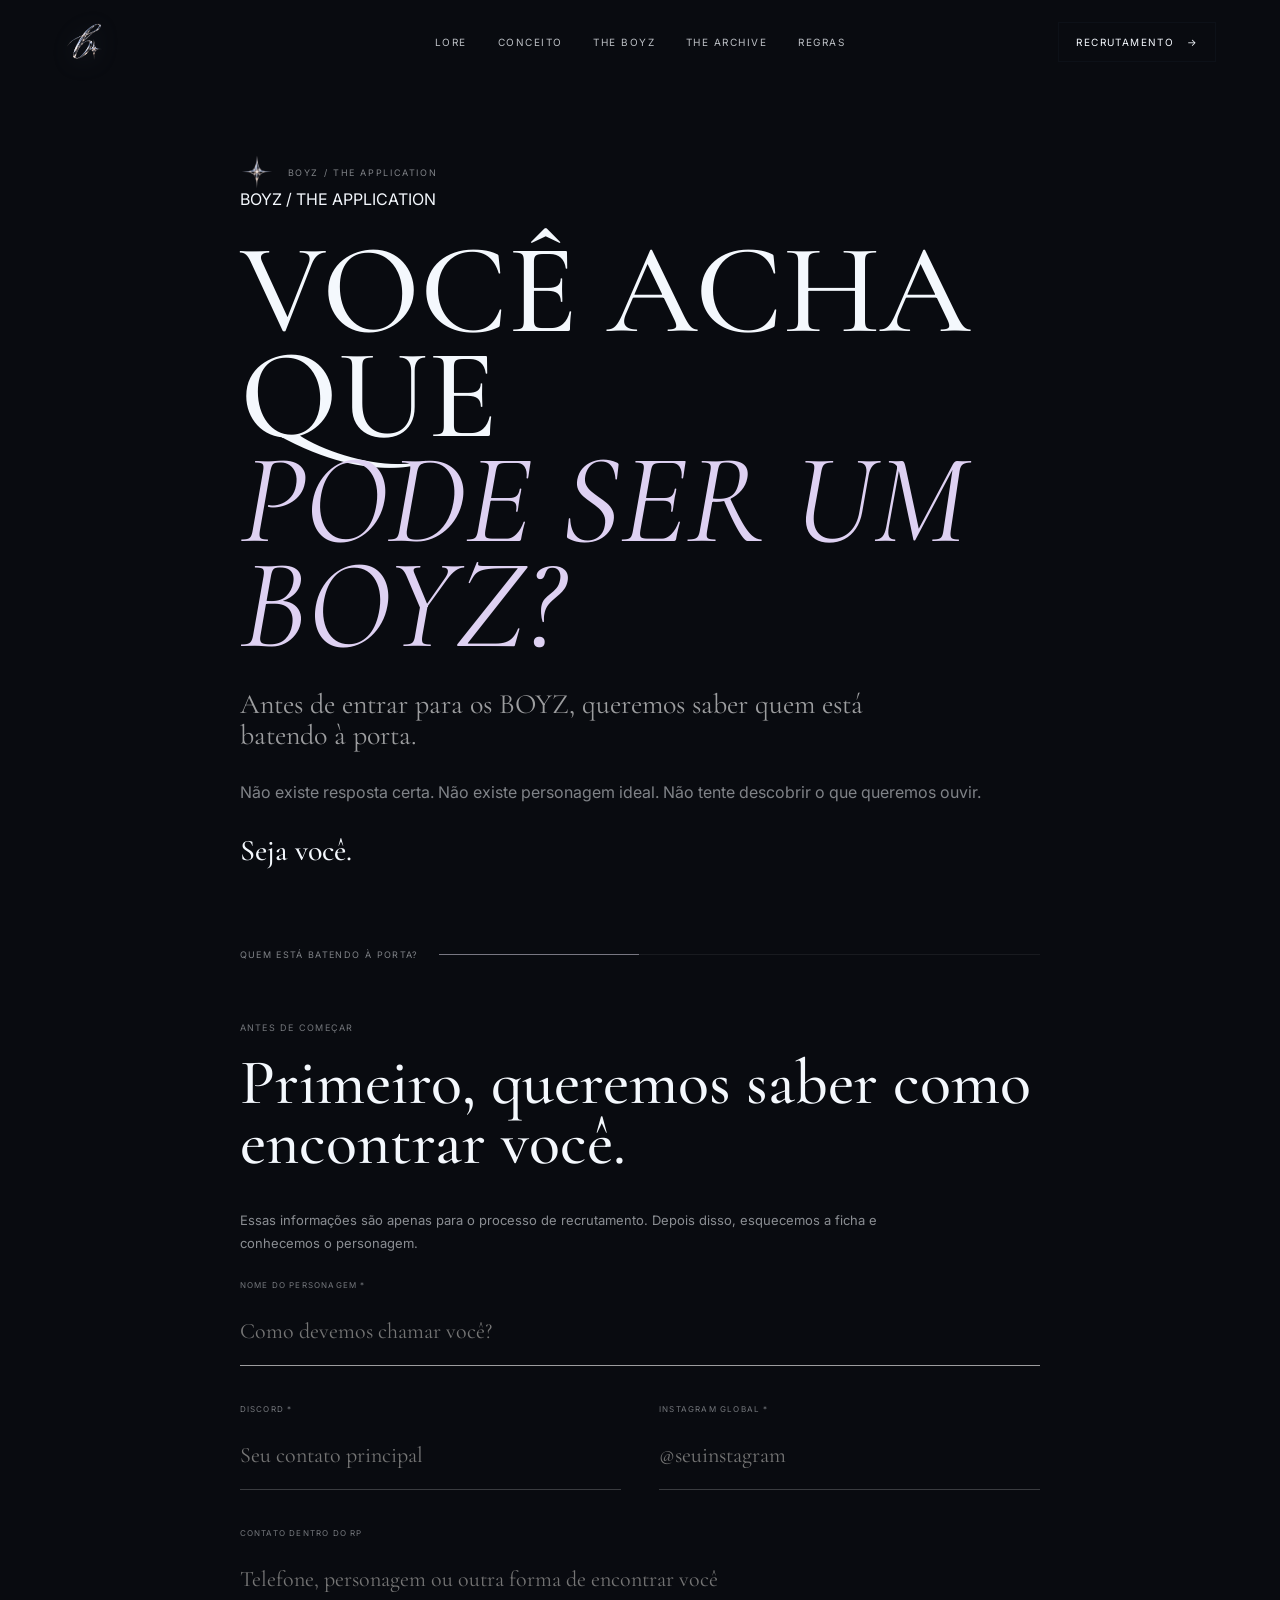
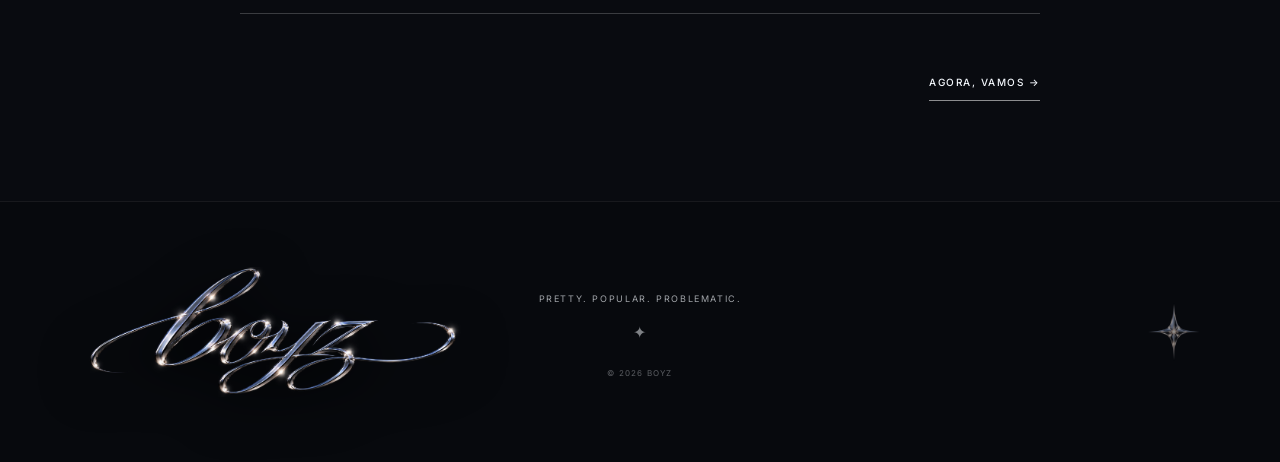
==== application.html @ 828dd228 "boyz update" ====
<!doctype html><html lang="pt-BR"><head><meta charset="utf-8"><meta name="viewport" content="width=device-width,initial-scale=1"><meta name="description" content="BOYZ — processo de recrutamento e inscrição."><meta name="theme-color" content="#eef4fb"><meta property="og:title" content="BOYZ"><meta property="og:description" content="PRETTY. POPULAR. PROBLEMATIC."><title>BOYZ</title><link rel="preconnect" href="https://fonts.googleapis.com"><link rel="preconnect" href="https://fonts.gstatic.com" crossorigin><link href="https://fonts.googleapis.com/css2?family=Cormorant+Garamond:wght@400;500;600&family=Inter:wght@400;500;600&display=swap" rel="stylesheet"><link rel="stylesheet" href="css/style.css"><link rel="icon" type="image/png" href="assets/boyz-favicon.png"></head><body class="application-page"><a class="skip" href="#main">Pular para o conteúdo</a><header class="navbar" id="navbar"><a class="brand" href="index.html#home" aria-label="BOYZ — início"><img src="assets/icon-primary.png" alt="BOYZ"></a><nav aria-label="Navegação principal"><a class="" href="lore.html">LORE</a><a class="" href="concept.html">CONCEITO</a><a class="" href="index.html#boyz">THE BOYZ</a><a class="" href="index.html#archive">THE ARCHIVE</a><a class="" href="rules.html">REGRAS</a></nav><a class="recruit" href="application.html">RECRUTAMENTO <span>→</span></a><button class="menu" aria-label="Abrir menu" aria-expanded="false"><i></i><i></i></button></header><div class="mobile-menu" aria-hidden="true"><button class="close-menu" aria-label="Fechar menu">×</button><div><a href="index.html#home">HOME</a><a href="lore.html">LORE</a><a href="concept.html">CONCEITO</a><a href="index.html#boyz">THE BOYZ</a><a href="index.html#archive">THE ARCHIVE</a><a href="rules.html">REGRAS</a><a class="mobile-recruit" href="application.html">FAZER INSCRIÇÃO →</a></div></div><main id="main"><section class="application-wrap"><div class="application-brand"><img src="assets/icon-star.png" alt=""><small>BOYZ / THE APPLICATION</small></div><span class="eyebrow">BOYZ / THE APPLICATION</span><h1>VOCÊ ACHA QUE<br><em>PODE SER UM BOYZ?</em></h1><p class="lead">Antes de entrar para os BOYZ, queremos saber quem está batendo à porta.</p><p class="intro-note">Não existe resposta certa. Não existe personagem ideal. Não tente descobrir o que queremos ouvir.</p><p class="intro-claim">Seja você.</p><div id="applicationApp"></div></section></main><footer><div class="footer-inner"><img class="footer-logo" src="assets/logo-secondary.png" alt="boyz"><div class="footer-meta"><p>PRETTY. POPULAR. PROBLEMATIC.</p><span>✦</span><small>© 2026 BOYZ</small></div><img class="footer-icon" src="assets/icon-star.png" alt=""></div></footer><script>
// Application page keeps its own safe navigation behavior.
const nav=document.querySelector('.navbar');
if(nav){const onScroll=()=>nav.classList.toggle('scrolled',window.scrollY>40);window.addEventListener('scroll',onScroll,{passive:true});onScroll();}
const mobile=document.querySelector('.mobile-menu'),menu=document.querySelector('.menu'),closeMenu=document.querySelector('.close-menu');
if(mobile&&menu&&closeMenu){const toggleMenu=open=>{mobile.classList.toggle('open',open);mobile.setAttribute('aria-hidden',String(!open));menu.setAttribute('aria-expanded',String(open));document.body.classList.toggle('lock',open)};menu.addEventListener('click',()=>toggleMenu(true));closeMenu.addEventListener('click',()=>toggleMenu(false));mobile.querySelectorAll('a').forEach(a=>a.addEventListener('click',()=>toggleMenu(false)));}

const QUESTIONS=[
["QUEM É VOCÊ?","Como você se apresentaria para alguém que nunca ouviu falar de você?","Não pense demais. Não tente descobrir a resposta certa. Queremos conhecer a sua resposta.","textarea"],
["30 SEGUNDOS","Se você tivesse apenas 30 segundos para fazer alguém lembrar de você, o que faria?","Algumas pessoas chamam atenção pelo que fazem. Outras simplesmente sabem ocupar um espaço. O que você faria com tão pouco tempo?","textarea"],
["O QUE FICA","Qual característica sua as pessoas percebem mesmo quando você não tenta chamar atenção?","Nem sempre é preciso falar alto para deixar uma impressão. Às vezes, existe alguma coisa em você que chega antes mesmo das palavras.","textarea"],
["COMO VOCÊ É VISTO","Se pedíssemos para seus amigos descreverem você em três palavras, quais você acha que eles escolheriam? E você concordaria com elas?","Existe a pessoa que você acredita ser e existe a pessoa que os outros enxergam. Às vezes elas são iguais. Às vezes, não.","textarea"],
["O QUE VOCÊ QUER DEIXAR","Se pudesse ser conhecido por uma única coisa, o que escolheria: beleza, reconhecimento, talento, influência, uma história ou outra coisa? Por quê?","Todo mundo acaba deixando alguma marca por onde passa. A questão é decidir qual marca você gostaria que fosse lembrada.","textarea"],
["SEU PODER","Qual habilidade sua você acredita que conseguiria usar para convencer alguém a fazer algo que, inicialmente, não queria fazer?","Não estamos falando necessariamente de força ou autoridade. Pense naquilo que você sabe fazer quando realmente quer conseguir alguma coisa.","textarea"],
["QUANDO ALGUÉM É MELHOR","Como você reage quando aparece alguém claramente melhor do que você em algo que considera importante?","Sempre pode aparecer alguém mais bonito, mais talentoso, mais preparado ou simplesmente melhor em alguma coisa. O que acontece dentro de você quando isso acontece?","textarea"],
["O INESPERADO","Se descobrisse hoje que possui um talento que nunca imaginou ter, o que faria com ele?","Nem tudo aquilo que temos de melhor é algo que já conhecemos. Às vezes, uma descoberta inesperada pode mudar completamente o caminho.","textarea"],
["SEU LIMITE","Até onde você estaria disposto a ir para conquistar um lugar que realmente deseja? E existe alguma coisa que você jamais faria para consegui-lo?","Ambição também revela limites. Pense no que você estaria disposto a fazer para conquistar algo importante, e no ponto em que você escolheria parar.","textarea"],
["COMPETIR COM UM IRMÃO","Se você estivesse competindo com um irmão e a única maneira de vencer fosse fazê-lo parecer pior do que realmente é, o que faria?","Querer vencer faz parte. Mas existe uma diferença entre superar alguém e precisar diminuir essa pessoa para conseguir chegar na frente.","textarea"],
["O CIRCLE","Qual você acredita que seria o maior desafio para manter uma fraternidade como os BOYZ unida?","Pessoas diferentes inevitavelmente vão discordar, competir e bater de frente. O que você acredita que realmente mantém um grupo unido quando isso acontece?","textarea"],
["“QUEM É AQUELE CARA?”","O que precisaria acontecer para alguém passar por você na rua e pensar: ‘Quem é aquele cara?’","Ser lembrado não significa necessariamente ser o mais barulhento. Pense no tipo de presença que faria alguém querer saber mais sobre você.","textarea"],
["O TOPO","Se você fosse conhecido como o melhor da fraternidade em alguma coisa e alguém chegasse sendo ainda melhor, qual seria sua primeira reação?","Chegar ao topo é uma coisa. Descobrir que alguém pode ocupar o lugar que você conquistou é outra. Seja honesto sobre o que sentiria primeiro.","textarea"],
["QUANDO VOCÊ É VOCÊ","Em que situação você sente que é mais você mesmo?","Sem expectativa, sem personagem para impressionar e sem precisar provar nada. Existe algum momento em que você sente que simplesmente é você?","textarea"],
["O QUE VOCÊ TRAZ","Se os BOYZ decidissem não aceitar você, o que eles estariam perdendo?","Todo mundo chega a um grupo carregando alguma coisa que não aparece em uma ficha. Pode ser uma qualidade, uma energia, uma habilidade ou simplesmente uma forma diferente de enxergar as coisas.","textarea"]
];
const app=document.querySelector('#applicationApp');
let stage='identity', i=0, answers=Array(QUESTIONS.length).fill(''), identity={name:'',discord:'',instagram:'',rpContact:''}, finalData={availability:'',experience:'',why:''};
function esc(v){return String(v||'').replace(/&/g,'&amp;').replace(/</g,'&lt;').replace(/>/g,'&gt;').replace(/"/g,'&quot;').replace(/'/g,'&#039;')}

function progress(label,current,total){return `<div class="progress"><span>${label}</span><div><i style="width:${(current/total)*100}%"></i></div></div>`}
function renderIdentity(){stage='identity';app.innerHTML=`<form class="app-form" id="identityForm">${progress('QUEM ESTÁ BATENDO À PORTA?',1,3)}<div class="question"><small>ANTES DE COMEÇAR</small><h2>Primeiro, queremos saber como encontrar você.</h2><p class="form-context">Essas informações são apenas para o processo de recrutamento. Depois disso, esquecemos a ficha e conhecemos o personagem.</p><div class="data-grid application-identity"><div class="field full"><label>NOME DO PERSONAGEM *</label><input id="name" required value="${esc(identity.name)}" autocomplete="off" placeholder="Como devemos chamar você?"></div><div class="field"><label>DISCORD *</label><input id="discord" required value="${esc(identity.discord)}" autocomplete="off" placeholder="Seu contato principal"></div><div class="field"><label>INSTAGRAM GLOBAL *</label><input id="instagram" required value="${esc(identity.instagram)}" autocomplete="off" placeholder="@seuinstagram"></div><div class="field full"><label>CONTATO DENTRO DO RP</label><input id="rpContact" value="${esc(identity.rpContact)}" autocomplete="off" placeholder="Telefone, personagem ou outra forma de encontrar você"></div></div></div><div class="form-actions"><span></span><button type="submit">AGORA, VAMOS →</button></div></form>`;document.querySelector('#name').focus();document.querySelector('#identityForm').onsubmit=e=>{e.preventDefault();['name','discord','instagram','rpContact'].forEach(id=>identity[id]=document.getElementById(id).value.trim());stage='questions';i=0;renderQuestion()}}
function renderQuestion(){stage='questions';const q=QUESTIONS[i];app.innerHTML=`<form class="app-form" id="appForm">${progress(String(i+1).padStart(2,'0')+' / '+QUESTIONS.length,i+1,QUESTIONS.length)}<div class="question"><small>${q[0]}</small><h2>${q[1]}</h2><p class="form-context">${q[2]}</p><textarea id="answer" required placeholder="Escreva do seu jeito..."></textarea></div><div class="form-actions"><button type="button" id="prev">${i===0?'← IDENTIFICAÇÃO':'← VOLTAR'}</button><button type="submit">${i===QUESTIONS.length-1?'CONTINUAR →':'PRÓXIMA →'}</button></div></form>`;document.querySelector('#answer').value=answers[i]||'';document.querySelector('#answer').focus();document.querySelector('#prev').onclick=()=>{answers[i]=document.querySelector('#answer').value;if(i===0){renderIdentity()}else{i--;renderQuestion()}};document.querySelector('#appForm').onsubmit=e=>{e.preventDefault();const a=document.querySelector('#answer');if(!a.value.trim()){a.focus();return}answers[i]=a.value.trim();if(i<QUESTIONS.length-1){i++;renderQuestion()}else{renderFinal()}}}
function renderFinal(){stage='final';app.innerHTML=`<form class="app-form" id="finalForm">${progress('ANTES DE ENVIAR',3,3)}<div class="question"><small>QUASE LÁ</small><h2>Agora que conhecemos você um pouco melhor...</h2><p class="form-context">Só faltam algumas informações para sabermos quando e como podemos continuar essa conversa.</p><div class="data-grid application-final"><div class="field full"><label>DISPONIBILIDADE PARA RP</label><select id="availability"><option value="">Selecione uma opção</option><option>Manhã</option><option>Tarde</option><option>Noite</option><option>Madrugada</option><option>Varia bastante</option></select></div><div class="field full"><label>EXPERIÊNCIA EM RP</label><select id="experience"><option value="">Selecione uma opção</option><option>Sou novo no RP</option><option>Menos de 6 meses</option><option>6 meses a 1 ano</option><option>1 a 2 anos</option><option>Mais de 2 anos</option></select></div><div class="field full"><label>JÁ PARTICIPOU DE ALGUMA FRATERNIDADE, ORGANIZAÇÃO OU GRUPO NO RP?</label><textarea id="groupExperience" placeholder="Se quiser, conta um pouco pra gente."></textarea></div></div></div><div class="form-actions"><button type="button" id="backToQuestions">← VOLTAR</button><button type="submit">CONTINUAR →</button></div></form>`;document.querySelector('#backToQuestions').onclick=()=>{i=QUESTIONS.length-1;renderQuestion()};document.querySelector('#finalForm').onsubmit=e=>{e.preventDefault();finalData.availability=document.querySelector('#availability').value;finalData.experience=document.querySelector('#experience').value;finalData.groupExperience=document.querySelector('#groupExperience').value.trim();renderWhy()}}
const WEB3FORMS_ACCESS_KEY='866ed fce-d54e-491b-a801-808c9a353648'.replace(/\s/g,'');
function buildSubmission(){
  const questionLines=QUESTIONS.map((q,idx)=>`${String(idx+1).padStart(2,'0')}. ${q[0]}\n${answers[idx]||''}`).join('\n\n');
  const message=[
    'BOYZ | THE APPLICATION',
    '',
    'IDENTIFICAÇÃO',
    `Nome do personagem: ${identity.name||'Não informado'}`,
    `Discord: ${identity.discord||'Não informado'}`,
    `Instagram Global: ${identity.instagram||'Não informado'}`,
    `Contato de RP: ${identity.rpContact||'Não informado'}`,
    '',
    'RESPOSTAS',
    questionLines,
    '',
    'O ÚLTIMO PASSO',
    `Disponibilidade para RP: ${finalData.availability||'Não informado'}`,
    `Experiência em RP: ${finalData.experience||'Não informado'}`,
    `Histórico em grupos: ${finalData.groupExperience||'Não informado'}`,
    '',
    'POR QUE VOCÊ QUER SER UM BOYZ?',
    finalData.why||''
  ].join('\n');
  return {
    access_key:WEB3FORMS_ACCESS_KEY,
    subject:'✦ BOYZ | Nova inscrição',
    from_name:'BOYZ | THE CIRCLE',
    name:identity.name,
    botcheck:'',
    message,
    nome_personagem:identity.name,
    discord:identity.discord,
    instagram_global:identity.instagram,
    contato_rp:identity.rpContact,
    disponibilidade:finalData.availability,
    experiencia_rp:finalData.experience,
    historico_grupos:finalData.groupExperience,
    motivo_boy:finalData.why,
    ...Object.fromEntries(QUESTIONS.map((q,idx)=>[`resposta_${String(idx+1).padStart(2,'0')}`,answers[idx]||'']))
  };
}
async function submitApplication(){
  const form=document.querySelector('#whyForm');
  const submitButton=form.querySelector('button[type=submit]');
  const status=document.querySelector('#submitStatus');
  submitButton.disabled=true;
  submitButton.textContent='ENVIANDO...';
  status.className='submit-status';
  status.textContent='Sua inscrição está sendo enviada aos BOYZ.';
  try{
    const response=await fetch('https://api.web3forms.com/submit',{
      method:'POST',
      headers:{'Content-Type':'application/json','Accept':'application/json'},
      body:JSON.stringify(buildSubmission())
    });
    const result=await response.json();
    if(!response.ok || !result.success) throw new Error(result.message||'Não foi possível enviar a inscrição.');
    renderSuccess();
  }catch(error){
    console.error('BOYZ application submission error:',error);
    submitButton.disabled=false;
    submitButton.textContent='TENTAR NOVAMENTE →';
    status.className='submit-status error';
    status.textContent='Não conseguimos enviar sua inscrição agora. Suas respostas continuam salvas nesta página. Tente novamente.';
  }
}
function renderWhy(){stage='why';app.innerHTML=`<form class="app-form" id="whyForm">${progress('A ÚLTIMA PERGUNTA',3,3)}<div class="question"><small>ANTES DE BATER O MARTELO</small><h2>Por que você quer ser um Boy?</h2><p class="form-context">Você chegou até aqui. Agora pode responder sem tentar impressionar ninguém.</p><textarea id="why" required placeholder="Conta pra gente."></textarea></div><div class="form-actions"><button type="button" id="backFinal">← VOLTAR</button><button class="submit-btn" type="submit">ENVIAR INSCRIÇÃO →</button></div><p id="submitStatus" class="submit-status" aria-live="polite"></p></form>`;document.querySelector('#why').value=finalData.why||'';document.querySelector('#why').focus();document.querySelector('#backFinal').onclick=()=>renderFinal();document.querySelector('#whyForm').onsubmit=e=>{e.preventDefault();const a=document.querySelector('#why');if(!a.value.trim()){a.focus();return}finalData.why=a.value.trim();submitApplication()}}
function renderSuccess(){app.innerHTML=`<section class="success-final"><span>✦</span><span class="eyebrow">THE APPLICATION</span><h2>Sua inscrição<br><em>chegou aos BOYZ.</em></h2><p>O resto acontece fora da tela.</p><a class="lore-back" href="index.html#home">← VOLTAR PARA O INÍCIO</a></section>`}
renderIdentity();
</script><script src="js/main.js"></script></body></html>
---- css/style.css ----
/* BOYZ 2026 — official logo system */
:root{--pearl:#f4f8fd;--ice:#d9e9f7;--ice2:#edf6ff;--sand:#e8dfd7;--lilac:#ded1f2;--silver:#cfd7e0;--night:#090b10;--night2:#121722;--ink:#151925;--muted:#687180;--line:#1620311c;--white:#fff;--serif:'Cormorant Garamond',Georgia,serif;--ui:'Inter',Arial,sans-serif}*{box-sizing:border-box}html{scroll-behavior:smooth;scroll-padding-top:82px}body{margin:0;background:var(--pearl);color:var(--ink);font-family:var(--ui);-webkit-font-smoothing:antialiased}body.lock{overflow:hidden}img{max-width:100%;display:block}a{color:inherit;text-decoration:none}button{font:inherit;color:inherit;cursor:pointer}.skip{position:fixed;left:16px;top:-60px;z-index:100;background:var(--ink);color:#fff;padding:12px 16px;font-size:11px}.skip:focus{top:16px}
.navbar{position:fixed;z-index:50;inset:0 0 auto;height:84px;padding:0 clamp(22px,5vw,78px);display:grid;grid-template-columns:1fr auto 1fr;align-items:center;transition:.4s ease}.navbar.scrolled{height:68px;background:#f4f8fdec;backdrop-filter:blur(18px);box-shadow:0 1px 0 var(--line)}.brand{width:50px;height:54px;display:flex;align-items:center}.brand img{width:43px;height:48px;object-fit:contain;transition:.3s;filter:drop-shadow(0 4px 12px #8295ac22)}.brand:hover img{transform:translateY(-2px) scale(1.03)}nav{display:flex;gap:clamp(18px,2.4vw,38px);font-size:10px;letter-spacing:.15em}nav a{position:relative;padding:9px 0;opacity:.76}nav a:after{content:'';position:absolute;left:0;bottom:2px;width:0;height:1px;background:currentColor;transition:.3s}nav a:hover,nav a.active{opacity:1}nav a:hover:after,nav a.active:after{width:100%}.recruit{justify-self:end;border:1px solid #1b243344;padding:13px 17px;font-size:10px;letter-spacing:.14em;transition:.3s}.recruit:hover{background:var(--ink);color:var(--pearl)}.recruit span{margin-left:8px}.menu{display:none;border:0;background:none;padding:10px}.menu i{display:block;width:22px;height:1px;background:currentColor;margin:6px}.mobile-menu{position:fixed;inset:0;background:#0b0d14f7;color:var(--pearl);z-index:90;display:none;align-items:center;justify-content:center;text-align:center;backdrop-filter:blur(18px)}.mobile-menu.open{display:flex}.mobile-menu>div{display:flex;flex-direction:column;gap:23px}.mobile-menu a{font:500 35px var(--serif)}.mobile-recruit{font:10px var(--ui)!important;letter-spacing:.15em;margin-top:18px}.close-menu,.overlay-close{position:absolute;top:20px;right:24px;border:0;background:none;color:inherit;font-size:32px;font-weight:200}
.hero{height:100svh;min-height:680px;position:relative;display:grid;place-items:center;overflow:hidden;text-align:center;background:radial-gradient(circle at 50% 43%,#fff 0,#f7fbff 25%,var(--ice2) 55%,#e4e0f1 100%)}.hero:before{content:'';position:absolute;inset:0;background:linear-gradient(120deg,#fff0 0,#fff7 45%,#c9d9eb18 100%);pointer-events:none}.hero-orb{position:absolute;width:min(58vw,760px);aspect-ratio:1;border-radius:50%;background:#fff9;filter:blur(70px)}.hero-center{position:relative;width:min(82vw,980px);display:flex;flex-direction:column;align-items:center}.hero-logo{width:min(100%,880px);height:auto;object-fit:contain;filter:drop-shadow(0 20px 35px #7891ad22);animation:rise 1.15s cubic-bezier(.2,.7,.2,1) both}.hero-center p{margin:24px 0 0;font-size:9px;letter-spacing:.22em;opacity:.56;animation:fade .9s .35s both}.hero-star{position:absolute;opacity:.24}.hero-star img{width:38px}.star-a{left:13%;top:30%}.star-b{right:14%;bottom:29%;transform:scale(.7);opacity:.18}.scroll{position:absolute;bottom:30px;left:50%;transform:translateX(-50%);font-size:9px;letter-spacing:.17em;opacity:.44}.scroll span{margin-left:5px}
.statement-section{min-height:90svh;padding:140px clamp(24px,8vw,130px);display:flex;flex-direction:column;justify-content:center;background:var(--pearl)}.statement-grid{display:flex;align-items:center;justify-content:space-between;max-width:1200px;width:100%;margin:auto}.statement-grid small,.identity-copy small,.dark-feature-copy small,.standard-heading small,.section-top small,.archive-section small,.rules-preview small,.application-preview small,.page-hero .eyebrow{font-size:9px;letter-spacing:.18em;opacity:.5}.statement-grid h2{font:500 clamp(70px,9vw,140px)/.78 var(--serif);letter-spacing:-.04em;margin:25px 0}.statement-grid h2 em,.identity-copy h2 em,.dark-feature h2 em,.standard-heading h2 em,.archive-section h2 em,.rules-preview h2 em,.application-preview h2 em{font-weight:400;color:var(--muted)}.statement-star{width:115px;opacity:.65}.statement-bottom{font:400 clamp(30px,4vw,55px) var(--serif);text-align:right;max-width:1200px;width:100%;margin:0 auto;opacity:.62}
.identity-split{min-height:100svh;display:grid;grid-template-columns:1.15fr .85fr;align-items:stretch;background:#eef5fb}.identity-art{position:relative;min-height:650px;display:grid;place-items:center;background:radial-gradient(circle at 50% 45%,#fff9,transparent 40%),linear-gradient(145deg,#dcecf9,#dcd4ef)}.identity-art:after{content:'';position:absolute;inset:8%;border:1px solid #fff8}.identity-art img{width:min(48vw,530px);filter:drop-shadow(0 28px 40px #7c91ad28)}.identity-art span{position:absolute;bottom:30px;left:32px;font-size:8px;letter-spacing:.2em;opacity:.45}.identity-copy{align-self:center;padding:10vw clamp(35px,7vw,110px);max-width:720px}.identity-copy h2{font:500 clamp(65px,7vw,110px)/.8 var(--serif);margin:28px 0 38px;letter-spacing:-.035em}.identity-copy p{font-size:14px;line-height:1.9;color:var(--muted);max-width:500px}.identity-copy a,.dark-feature a,.rules-preview a{display:inline-block;margin-top:18px;padding-bottom:8px;border-bottom:1px solid #1a233233;font-size:10px;letter-spacing:.14em}.identity-copy a span,.dark-feature a span{margin-left:7px}
.dark-feature{min-height:100svh;display:grid;grid-template-columns:1fr 1fr;background:var(--night);color:var(--pearl)}.dark-feature-copy{align-self:center;padding:10vw clamp(35px,8vw,120px)}.dark-feature h2{font:500 clamp(65px,7vw,110px)/.78 var(--serif);letter-spacing:-.04em;margin:30px 0 35px}.dark-feature p{max-width:430px;font-size:14px;line-height:1.9;opacity:.58}.dark-feature a{border-color:#fff4}.dark-feature-art{display:grid;place-items:center;position:relative;background:radial-gradient(circle,#252b3b 0,#11141c 55%,#090b10 100%);overflow:hidden}.dark-feature-art img{width:min(43vw,510px);filter:drop-shadow(0 25px 45px #000)}.dark-feature-art small{position:absolute;bottom:30px;left:35px;font-size:8px;letter-spacing:.18em;opacity:.42}
.standard-section{min-height:120svh;padding:150px clamp(24px,7vw,100px);background:var(--pearl)}.standard-heading{text-align:center}.standard-heading h2{font:500 clamp(75px,10vw,150px)/.75 var(--serif);letter-spacing:-.05em;margin:28px 0}.values{max-width:900px;margin:100px auto;display:grid;grid-template-columns:repeat(5,1fr);border-top:1px solid var(--line);border-bottom:1px solid var(--line)}.values span{padding:28px 12px;text-align:center;font-size:9px;letter-spacing:.15em;border-right:1px solid var(--line);opacity:.6}.values span:last-child{border-right:0}.badge-row{display:flex;justify-content:center;gap:28px}.badge-row img{width:125px;opacity:.85;filter:drop-shadow(0 12px 20px #8d9bae22)}
.boyz-section{padding:150px clamp(24px,7vw,105px);background:#edf3f8}.section-top{display:flex;justify-content:space-between;gap:20px;margin-bottom:100px;font-size:9px;letter-spacing:.15em;opacity:.55}.founder-grid{max-width:1200px;margin:auto;display:grid;gap:100px}.founder-card{display:grid;grid-template-columns:1fr 1fr;align-items:center;gap:clamp(50px,8vw,120px);min-height:500px}.founder-card.reverse{direction:rtl}.founder-card.reverse>div{direction:ltr}.founder-mark{aspect-ratio:1;background:linear-gradient(145deg,#f9fbff,#dce7f3);display:grid;place-items:center;overflow:hidden}.founder-mark img{width:72%;filter:drop-shadow(0 18px 30px #8291a722)}.founder-card small{font-size:9px;letter-spacing:.16em;opacity:.48}.founder-card h2{font:500 clamp(65px,7vw,110px)/.75 var(--serif);margin:25px 0 30px;letter-spacing:-.04em}.founder-card h2 em{color:var(--muted);font-weight:400}.founder-card p{font-size:14px;line-height:1.9;color:var(--muted);max-width:430px}.text-button{border:0;border-bottom:1px solid #1a233233;background:none;padding:9px 0;font-size:10px;letter-spacing:.14em;margin-top:16px}
.archive-section{min-height:100svh;display:grid;grid-template-columns:35% 65%;align-items:center;padding:100px clamp(24px,8vw,120px);background:linear-gradient(145deg,#ded1f1,#edf4fa 55%,#d9e9f7)}.archive-mark img{width:min(28vw,330px);margin:auto;filter:drop-shadow(0 20px 35px #8c7ca52e)}.archive-section h2{font:500 clamp(90px,13vw,190px)/.68 var(--serif);letter-spacing:-.05em;margin:30px 0}.archive-section p{font:24px var(--serif);opacity:.62}.archive-section strong{display:block;margin-top:50px;font-size:9px;letter-spacing:.17em;opacity:.45;font-weight:400}.archive-section i{display:block;max-width:520px;margin-top:22px;font:italic 18px/1.5 var(--serif);opacity:.52}
.rules-preview{min-height:80svh;display:grid;grid-template-columns:1fr 160px;align-items:center;gap:40px;padding:120px clamp(24px,8vw,130px);background:#fff}.rules-preview h2{font:500 clamp(65px,8vw,115px)/.78 var(--serif);margin:30px 0}.rules-preview p{font-size:14px;line-height:1.9;color:var(--muted);max-width:500px}.rules-preview img{width:130px;opacity:.55}
.application-preview{min-height:78svh;padding:110px clamp(24px,8vw,120px);display:grid;grid-template-columns:1fr 1fr;align-items:center;background:var(--night);color:var(--pearl);gap:70px}.application-preview>img{width:min(100%,650px);filter:drop-shadow(0 20px 45px #000)}.application-preview h2{font:500 clamp(60px,7vw,105px)/.8 var(--serif);margin:28px 0}.application-preview p{max-width:430px;font-size:14px;line-height:1.9;opacity:.58}.primary-cta{display:inline-block;margin-top:18px;background:var(--pearl);color:var(--night);padding:16px 20px;font-size:10px;letter-spacing:.14em}.primary-cta span{margin-left:10px}
footer{background:#07090d;color:var(--pearl);padding:65px clamp(24px,6vw,90px);border-top:1px solid #fff1}.footer-inner{display:grid;grid-template-columns:1fr auto 1fr;align-items:center;gap:30px}.footer-logo{width:min(390px,42vw);filter:drop-shadow(0 12px 25px #000)}.footer-meta{text-align:center}.footer-meta p{font-size:9px;letter-spacing:.18em;opacity:.65}.footer-meta span{display:block;margin:18px 0;opacity:.5}.footer-meta small{font-size:8px;letter-spacing:.15em;opacity:.35}.footer-icon{justify-self:end;width:58px;opacity:.55}
.page-hero{min-height:76svh;padding:150px clamp(24px,8vw,130px) 95px;display:flex;align-items:flex-end;position:relative;overflow:hidden}.page-hero.light{background:radial-gradient(circle at 78% 28%,#d5e8fb 0,transparent 32%),linear-gradient(135deg,#f9fbff,#e7f2fa 55%,#e5ddf0)}.page-hero.dark{background:radial-gradient(circle at 75% 25%,#a997d928,transparent 32%),linear-gradient(135deg,#0b0f18,#171d2c 60%,#27223a);color:var(--pearl)}.page-hero h1{font:500 clamp(95px,16vw,230px)/.68 var(--serif);letter-spacing:-.06em;margin:30px 0}.page-hero h1 em{color:var(--lilac);font-weight:400}.page-hero p{font:400 clamp(27px,3vw,45px)/1.05 var(--serif);max-width:800px;opacity:.75}.page-hero-badge{position:absolute;right:9vw;top:22vh;width:120px;opacity:.22}.page-hero-badge img{width:100%}.content{max-width:1120px;margin:auto;padding:0 clamp(24px,7vw,100px)}.chapter-full{padding:125px 0;border-top:1px solid var(--line);display:grid;grid-template-columns:140px 1fr;gap:70px}.dark .chapter-full,.rules-page .chapter-full{border-color:#fff1}.chapter-full .num{font:400 18px var(--serif);opacity:.35}.chapter-full h2{font:500 clamp(48px,6vw,84px)/.88 var(--serif);margin:0 0 30px;letter-spacing:-.03em}.chapter-full h2 em{font-weight:400;color:var(--lilac)}.chapter-full p{font-size:15px;line-height:1.95;max-width:780px;margin:0 0 20px;opacity:.7}.dark .chapter-full p,.rules-page .chapter-full p{color:#fff9}.statement{font:500 clamp(30px,3.5vw,54px)/1.02 var(--serif)!important;opacity:1!important;margin:45px 0!important}.quote{border-left:1px solid #9d91c966;padding:10px 0 10px 28px;font:500 clamp(31px,4vw,57px)/.98 var(--serif)!important;opacity:1!important}.pillar-row{display:grid;grid-template-columns:repeat(5,1fr);gap:1px;background:var(--line);margin-top:45px}.pillar-row span{background:var(--pearl);padding:32px 15px;text-align:center;font-size:9px;letter-spacing:.12em}.manifesto{padding:150px 24px;text-align:center;background:#e7f1f7}.manifesto h2{font:500 clamp(50px,7vw,105px)/.85 var(--serif);margin:30px auto;max-width:1100px}.manifesto p{max-width:720px;margin:25px auto;font-size:15px;line-height:1.9;opacity:.7}.closing{min-height:65svh;display:grid;place-items:center;text-align:center;padding:100px 24px}.closing h2{font:500 clamp(52px,8vw,120px)/.82 var(--serif);margin:25px 0}.closing h2 em{color:var(--lilac);font-weight:400}.closing p{font:22px var(--serif);opacity:.65;max-width:650px}.consequence{padding:120px 0}.consequence-box{border:1px solid #fff2;padding:60px clamp(25px,5vw,70px);background:#ffffff05}.consequence-box h2{font:500 clamp(42px,6vw,76px) var(--serif);margin:0 0 20px}.consequence-box ul{list-style:none;padding:0;margin:35px 0;display:grid;gap:14px}.consequence-box li{font-size:13px;opacity:.72;padding-left:20px;position:relative}.consequence-box li:before{content:'✦';position:absolute;left:0;color:var(--lilac)}
.application-page{background:var(--night);color:var(--pearl)}.application-wrap{max-width:980px;margin:auto;padding:155px clamp(24px,7vw,90px) 100px;min-height:100vh}.application-brand{display:flex;align-items:center;gap:14px}.application-brand img{width:34px;height:34px}.application-brand small{font-size:9px;letter-spacing:.18em;opacity:.5}.application-wrap h1{font:500 clamp(65px,10vw,130px)/.82 var(--serif);margin:30px 0}.application-wrap h1 em{color:var(--lilac);font-weight:400}.application-wrap .lead{font:400 28px/1.1 var(--serif);max-width:700px;color:#fff9}.app-form{margin-top:80px}.progress{display:flex;align-items:center;gap:20px;margin-bottom:55px;font-size:9px;letter-spacing:.15em;opacity:.5}.progress>div{height:1px;background:#fff2;flex:1}.progress i{display:block;height:100%;background:#e7e2f3;width:10%;transition:width .35s}.question small{font-size:9px;letter-spacing:.14em;opacity:.45}.question h2{font:500 clamp(38px,5vw,70px)/.94 var(--serif);margin:18px 0 35px;max-width:850px}.question textarea,.question input,.data-grid input,.question select,.data-grid select{width:100%;background:transparent;border:0;border-bottom:1px solid #fff3;color:var(--pearl);font:400 22px/1.4 var(--serif);padding:18px 0;outline:none}.question textarea{min-height:170px;resize:vertical}.question select,.data-grid select{appearance:none}.question textarea:focus,.question input:focus,.data-grid input:focus,.question select:focus,.data-grid select:focus{border-color:#fff9}.form-context{font-size:13px;line-height:1.8;max-width:700px;opacity:.55;margin-bottom:25px}.form-actions{display:flex;justify-content:space-between;margin-top:50px}.form-actions button{background:none;border:0;color:var(--pearl);font:500 10px var(--ui);letter-spacing:.15em;padding:12px 0}.form-actions button:last-child{border-bottom:1px solid #fff8}.data-grid{display:grid;grid-template-columns:1fr 1fr;gap:38px}.field label{display:block;font-size:8px;letter-spacing:.15em;opacity:.45;margin-bottom:8px}.field.full{grid-column:1/-1}.submit-btn{background:var(--pearl)!important;color:var(--night)!important;padding:17px 24px!important}.success-final{text-align:center;padding:100px 0}.success-final>span:first-child{font-size:25px;opacity:.6}.success-final h2{font:500 clamp(55px,8vw,100px)/.85 var(--serif);margin:25px 0}.success-final p{font:22px var(--serif);opacity:.6}.submit-status{font-size:12px;line-height:1.6;opacity:.55;margin-top:20px}.submit-status.error{opacity:.9}.reveal{opacity:0;transform:translateY(24px);transition:opacity .8s ease,transform .8s ease}.reveal.in-view{opacity:1;transform:none}@keyframes rise{from{opacity:0;transform:translateY(18px) scale(.97)}to{opacity:1;transform:none}}@keyframes fade{from{opacity:0;transform:translateY(10px)}to{opacity:.56;transform:none}}
@media(max-width:900px){nav{gap:16px}.navbar{padding-inline:22px}.recruit{padding:11px 13px}.identity-split,.dark-feature,.application-preview{grid-template-columns:1fr}.identity-art{min-height:58svh}.dark-feature-art{min-height:65svh;order:-1}.values{grid-template-columns:1fr}.values span{border-right:0;border-bottom:1px solid var(--line)}.values span:last-child{border-bottom:0}.founder-card,.founder-card.reverse{grid-template-columns:1fr;direction:ltr;gap:45px}.founder-card.reverse>div{direction:ltr}.archive-section{grid-template-columns:1fr;gap:50px;text-align:center}.archive-section p,.archive-section i{margin-left:auto;margin-right:auto}.archive-mark img{width:230px}.footer-inner{grid-template-columns:1fr;text-align:center}.footer-logo{width:min(430px,80vw);margin:auto}.footer-icon{justify-self:center}.page-hero-badge{right:6vw;top:22vh;width:90px}}
@media(max-width:700px){.navbar{height:72px;grid-template-columns:1fr auto}.navbar.scrolled{height:62px}.brand img{width:36px;height:40px}nav,.recruit{display:none}.menu{display:block;justify-self:end}.hero{min-height:620px}.hero-center{width:90vw}.hero-logo{width:94vw}.hero-center p{font-size:8px;letter-spacing:.18em;margin-top:18px}.hero-star img{width:28px}.star-a{left:7%;top:28%}.star-b{right:7%;bottom:27%}.statement-section{padding:100px 24px}.statement-grid{display:block}.statement-grid h2{font-size:72px}.statement-star{width:70px;margin:35px 0 0 auto}.statement-bottom{text-align:left;margin-top:60px}.identity-copy{padding:85px 28px}.identity-art img{width:75vw}.dark-feature-copy{padding:85px 28px}.dark-feature-art img{width:75vw}.standard-section{padding:105px 24px}.standard-heading h2{font-size:72px}.badge-row img{width:80px}.boyz-section{padding:100px 24px}.section-top{display:block;line-height:2}.section-top span{display:block;margin-top:12px}.archive-section{padding:90px 24px}.archive-section h2{font-size:100px}.rules-preview{grid-template-columns:1fr;padding:90px 28px}.rules-preview img{display:none}.application-preview{padding:90px 28px;gap:30px}.application-preview h2{font-size:64px}.page-hero{min-height:68svh;padding:125px 24px 70px}.page-hero h1{font-size:92px}.page-hero p{font-size:27px}.chapter-full{grid-template-columns:1fr;gap:22px;padding:88px 0}.pillar-row{grid-template-columns:1fr}.manifesto{padding:100px 24px}.data-grid{grid-template-columns:1fr}.field.full{grid-column:auto}.application-wrap{padding-top:115px}.question h2{font-size:43px}.form-actions{margin-top:35px}}

.intro-note{margin-top:25px;opacity:.5;line-height:1.8}.intro-claim{font:500 30px var(--serif);margin-top:25px}
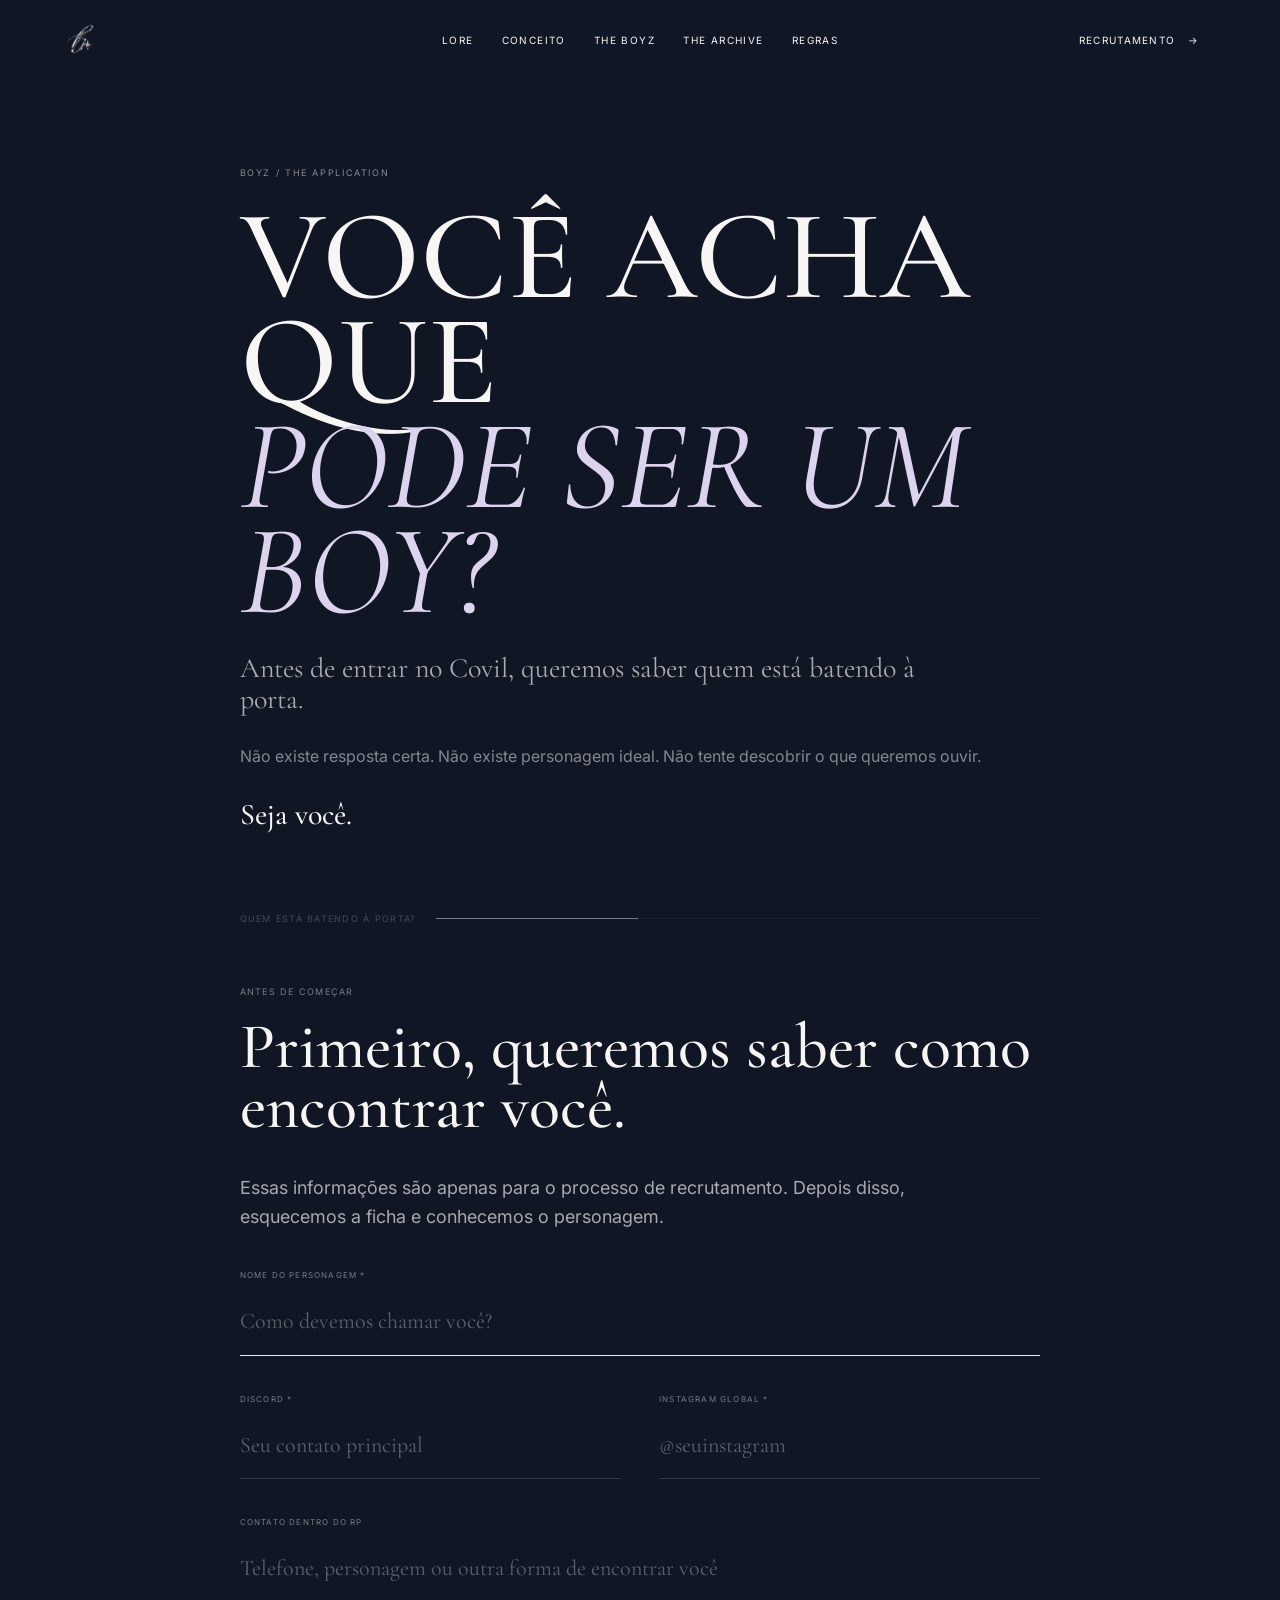
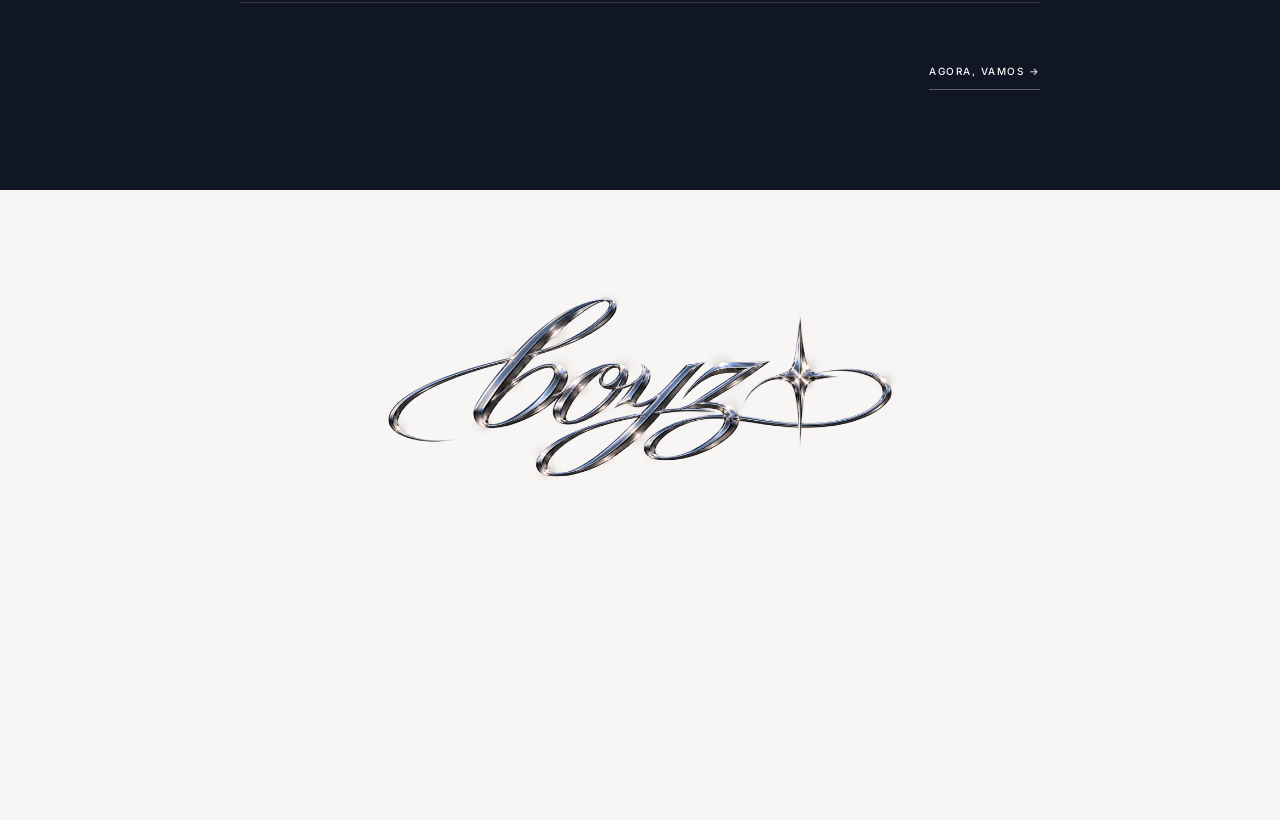
==== commit 15d9b5be: "Update teste" ====
--- a/application.html
+++ b/application.html
@@ -1,10 +1,16 @@
-<!doctype html><html lang="pt-BR"><head><meta charset="utf-8"><meta name="viewport" content="width=device-width,initial-scale=1"><meta name="description" content="BOYZ — processo de recrutamento e inscrição."><meta name="theme-color" content="#eef4fb"><meta property="og:title" content="BOYZ"><meta property="og:description" content="PRETTY. POPULAR. PROBLEMATIC."><title>BOYZ</title><link rel="preconnect" href="https://fonts.googleapis.com"><link rel="preconnect" href="https://fonts.gstatic.com" crossorigin><link href="https://fonts.googleapis.com/css2?family=Cormorant+Garamond:wght@400;500;600&family=Inter:wght@400;500;600&display=swap" rel="stylesheet"><link rel="stylesheet" href="css/style.css"><link rel="icon" type="image/png" href="assets/boyz-favicon.png"></head><body class="application-page"><a class="skip" href="#main">Pular para o conteúdo</a><header class="navbar" id="navbar"><a class="brand" href="index.html#home" aria-label="BOYZ — início"><img src="assets/icon-primary.png" alt="BOYZ"></a><nav aria-label="Navegação principal"><a class="" href="lore.html">LORE</a><a class="" href="concept.html">CONCEITO</a><a class="" href="index.html#boyz">THE BOYZ</a><a class="" href="index.html#archive">THE ARCHIVE</a><a class="" href="rules.html">REGRAS</a></nav><a class="recruit" href="application.html">RECRUTAMENTO <span>→</span></a><button class="menu" aria-label="Abrir menu" aria-expanded="false"><i></i><i></i></button></header><div class="mobile-menu" aria-hidden="true"><button class="close-menu" aria-label="Fechar menu">×</button><div><a href="index.html#home">HOME</a><a href="lore.html">LORE</a><a href="concept.html">CONCEITO</a><a href="index.html#boyz">THE BOYZ</a><a href="index.html#archive">THE ARCHIVE</a><a href="rules.html">REGRAS</a><a class="mobile-recruit" href="application.html">FAZER INSCRIÇÃO →</a></div></div><main id="main"><section class="application-wrap"><div class="application-brand"><img src="assets/icon-star.png" alt=""><small>BOYZ / THE APPLICATION</small></div><span class="eyebrow">BOYZ / THE APPLICATION</span><h1>VOCÊ ACHA QUE<br><em>PODE SER UM BOYZ?</em></h1><p class="lead">Antes de entrar para os BOYZ, queremos saber quem está batendo à porta.</p><p class="intro-note">Não existe resposta certa. Não existe personagem ideal. Não tente descobrir o que queremos ouvir.</p><p class="intro-claim">Seja você.</p><div id="applicationApp"></div></section></main><footer><div class="footer-inner"><img class="footer-logo" src="assets/logo-secondary.png" alt="boyz"><div class="footer-meta"><p>PRETTY. POPULAR. PROBLEMATIC.</p><span>✦</span><small>© 2026 BOYZ</small></div><img class="footer-icon" src="assets/icon-star.png" alt=""></div></footer><script>
+<!doctype html><html lang="pt-BR"><head><meta charset="utf-8"><meta name="viewport" content="width=device-width,initial-scale=1"><meta name="description" content="BOYZ ,  The Application. A porta de entrada para quem quer conhecer o Covil."><meta name="theme-color" content="#111625"><title>BOYZ</title><link rel="preconnect" href="https://fonts.googleapis.com"><link rel="preconnect" href="https://fonts.gstatic.com" crossorigin><link href="https://fonts.googleapis.com/css2?family=Cormorant+Garamond:wght@400;500;600&family=Inter:wght@400;500;600&display=swap" rel="stylesheet"><link rel="stylesheet" href="css/style.css"><link rel="icon" type="image/png" href="assets/boyz-favicon.png"><style>
+.page{min-height:100vh;background:var(--pearl);color:var(--ink)}.page.dark{background:var(--night);color:var(--pearl)}
+.page-hero{min-height:76svh;display:flex;align-items:flex-end;padding:150px clamp(24px,8vw,130px) 90px;position:relative;overflow:hidden}.page-hero.light{background:radial-gradient(circle at 72% 30%,#dcecff99,transparent 30%),linear-gradient(135deg,#fbfaf7,#e9f3fa 55%,#e8e1f2)}.page-hero.dark{background:radial-gradient(circle at 72% 30%,#b8a9e122,transparent 30%),linear-gradient(135deg,#111625,#1a2032 60%,#25223a)}.page-hero:after{content:'✦';position:absolute;right:9vw;top:24vh;font-size:150px;opacity:.035}.eyebrow,.micro{font-size:9px;letter-spacing:.18em;opacity:.52}.page-hero h1{font:500 clamp(90px,16vw,230px)/.72 var(--display);letter-spacing:-.05em;margin:30px 0}.page-hero h1 em{font-weight:400;color:var(--lilac)}.page-hero p{font:400 clamp(26px,3vw,44px)/1.05 var(--display);max-width:760px;opacity:.78}.content{max-width:1120px;margin:auto;padding:0 clamp(24px,7vw,100px)}.chapter-full{padding:130px 0;border-top:1px solid currentColor; border-color:#11162514;display:grid;grid-template-columns:150px 1fr;gap:70px}.dark .chapter-full{border-color:#ffffff12}.chapter-full .num{font:400 18px var(--display);opacity:.35}.chapter-full h2{font:500 clamp(48px,6vw,84px)/.88 var(--display);margin:0 0 30px;letter-spacing:-.025em}.chapter-full h2 em{font-weight:400;color:var(--lilac)}.chapter-full p{font-size:15px;line-height:1.95;max-width:760px;margin:0 0 20px;opacity:.7}.dark .chapter-full p{color:#f7f6f4aa}.statement{font:500 clamp(30px,3.5vw,54px)/1.02 var(--display);margin:45px 0;opacity:1!important}.quote{border-left:1px solid #9d91c966;padding:10px 0 10px 28px;font:500 clamp(31px,4vw,57px)/.98 var(--display);margin:45px 0}.pillar-row{display:grid;grid-template-columns:repeat(5,1fr);gap:1px;background:#11162518;margin-top:45px}.pillar-row span{background:var(--pearl);padding:35px 20px;font-size:10px;letter-spacing:.12em;text-align:center}.manifesto{padding:150px clamp(24px,7vw,100px);text-align:center;background:#e8f1f7}.manifesto h2{font:500 clamp(50px,7vw,105px)/.85 var(--display);margin:30px auto;max-width:1100px}.manifesto p{max-width:720px;margin:25px auto;font-size:15px;line-height:1.9;opacity:.7}.closing{min-height:65svh;display:grid;place-items:center;text-align:center;padding:100px 24px}.closing h2{font:500 clamp(52px,8vw,120px)/.82 var(--display);margin:25px 0}.closing h2 em{color:var(--lilac);font-weight:400}.closing p{font:22px var(--display);opacity:.65;max-width:650px}.page footer{background:var(--night);color:var(--pearl);border-top:1px solid #ffffff0d}
+.rules-intro{background:var(--night);color:var(--pearl)}.rules-list .chapter-full h2{font-size:clamp(38px,5vw,68px)}.rule-note{font:400 22px/1.5 var(--display);opacity:.7;max-width:720px}.consequence{padding:120px 0}.consequence-box{border:1px solid #ffffff18;padding:60px clamp(25px,5vw,70px);background:#ffffff04}.consequence-box h2{font:500 clamp(42px,6vw,76px) var(--display);margin:0 0 20px}.consequence-box ul{list-style:none;padding:0;margin:35px 0;display:grid;gap:14px}.consequence-box li{font-size:13px;opacity:.72;padding-left:20px;position:relative}.consequence-box li:before{content:'✦';position:absolute;left:0;color:var(--lilac)}
+.application-page{background:var(--night);color:var(--pearl);min-height:100vh}.application-wrap{max-width:980px;margin:auto;padding:160px clamp(24px,7vw,90px) 100px}.application-wrap h1{font:500 clamp(65px,10vw,130px)/.82 var(--display);margin:25px 0}.application-wrap h1 em{color:var(--lilac);font-weight:400}.application-wrap .lead{font:400 28px/1.1 var(--display);max-width:700px;color:#f7f6f4aa}.app-form{margin-top:80px}.progress{display:flex;align-items:center;gap:20px;margin-bottom:55px;font-size:9px;letter-spacing:.15em;opacity:.5}.progress>div{height:1px;background:#ffffff18;flex:1}.progress i{display:block;height:100%;background:#e7e2f3;width:10%;transition:width .35s ease}.question small{font-size:9px;letter-spacing:.14em;opacity:.45}.question h2{font:500 clamp(38px,5vw,70px)/.94 var(--display);margin:18px 0 35px;max-width:850px}.question textarea,.question input,.data-grid input{width:100%;background:transparent;border:0;border-bottom:1px solid #ffffff25;color:var(--pearl);font:400 22px/1.4 var(--display);padding:18px 0;outline:none}.question textarea{min-height:170px;resize:vertical}.question textarea:focus,.question input:focus,.data-grid input:focus{border-color:#e7e2f3}.form-actions{display:flex;justify-content:space-between;margin-top:50px}.form-actions button{background:none;border:0;color:var(--pearl);font:500 10px var(--ui);letter-spacing:.15em;cursor:pointer;padding:12px 0}.form-actions button:last-child{border-bottom:1px solid #ffffff55}.form-actions button:disabled{opacity:.2;cursor:not-allowed}.data-step{display:none}.data-step.active{display:block}.data-step h2{font:500 clamp(40px,6vw,76px) var(--display);margin:0 0 35px}.data-grid{display:grid;grid-template-columns:1fr 1fr;gap:38px}.field label{display:block;font-size:8px;letter-spacing:.15em;opacity:.45;margin-bottom:8px}.field.full{grid-column:1/-1}.data-actions{display:flex;justify-content:flex-end;margin-top:45px}.submit-btn{background:var(--pearl);color:var(--night);border:0;padding:17px 24px;font:500 10px var(--ui);letter-spacing:.14em;cursor:pointer}.success-final{text-align:center;padding:100px 0}.success-final span{font-size:25px;opacity:.6}.success-final h2{font:500 clamp(55px,8vw,100px)/.85 var(--display);margin:25px 0}.success-final p{font:22px var(--display);opacity:.6}.closed-note{border:1px solid #ffffff18;padding:24px;margin-top:50px;font-size:11px;letter-spacing:.1em;opacity:.55}.form-context{font:400 18px/1.65 var(--ui);max-width:720px;color:#f7f6f4a8;margin:0 0 38px}.application-identity,.application-final{margin-top:10px}.data-grid select,.field textarea{width:100%;background:transparent;border:0;border-bottom:1px solid #ffffff25;color:var(--pearl);font:400 20px/1.4 var(--display);padding:18px 0;outline:none;border-radius:0}.data-grid select:focus,.field textarea:focus{border-color:#e7e2f3}.data-grid select option{background:#111625;color:#f7f6f4}.field textarea{min-height:120px;resize:vertical}.field input::placeholder,.field textarea::placeholder{color:#f7f6f455}.question textarea::placeholder{color:#f7f6f455}.submit-btn[disabled]{opacity:.45;cursor:wait}.submit-status{margin-top:24px;font:400 14px/1.6 var(--ui);opacity:.65}.submit-status.error{opacity:1;color:#f0d9e0}
+@media(max-width:700px){.page-hero{min-height:70svh;padding:130px 24px 70px}.page-hero h1{font-size:90px}.chapter-full{grid-template-columns:1fr;gap:22px;padding:90px 0}.pillar-row{grid-template-columns:1fr}.pillar-row span{padding:22px}.manifesto{padding:100px 24px}.data-grid{grid-template-columns:1fr}.field.full{grid-column:auto}.application-wrap{padding-top:130px}.application-wrap .lead{font-size:25px}.question h2{font-size:43px}.form-actions{margin-top:35px}}
+</style></head><body class="application-page"><a class="skip" href="#main">Pular para o conteúdo</a><header class="navbar" id="navbar"><a class="brand" href="index.html#home" aria-label="BOYZ ,  início"><img src="assets/icon-primary.png" alt="B"></a><nav aria-label="Navegação principal"><a href="lore.html">LORE</a><a href="concept.html">CONCEITO</a><a href="index.html#boyz">THE BOYZ</a><a href="index.html#archive">THE ARCHIVE</a><a href="rules.html">REGRAS</a></nav><a class="recruit" href="application.html">RECRUTAMENTO <span>→</span></a><button class="menu" aria-label="Abrir menu" aria-expanded="false"><i></i><i></i></button></header><div class="mobile-menu" aria-hidden="true"><button class="close-menu" aria-label="Fechar menu">×</button><div><a href="index.html#home">HOME</a><a href="lore.html">LORE</a><a href="concept.html">CONCEITO</a><a href="index.html#boyz">THE BOYZ</a><a href="index.html#archive">THE ARCHIVE</a><a href="rules.html">REGRAS</a><a class="mobile-recruit" href="application.html">FAZER INSCRIÇÃO →</a></div></div><main id="main"><section class="application-wrap"><span class="eyebrow">BOYZ / THE APPLICATION</span><h1>VOCÊ ACHA QUE<br><em>PODE SER UM BOY?</em></h1><p class="lead">Antes de entrar no Covil, queremos saber quem está batendo à porta.</p><p style="margin-top:25px;opacity:.5;line-height:1.8">Não existe resposta certa. Não existe personagem ideal. Não tente descobrir o que queremos ouvir.</p><p style="font:500 30px var(--display);margin-top:25px">Seja você.</p><div id="applicationApp"></div></section></main><footer><img class="footer-logo" src="assets/logo-primary.png" alt="BOYZ"><p>PRETTY. POPULAR. PROBLEMATIC.</p><span>✦</span><small>THERE IS ALWAYS A BOYZ AT THE TOP.</small><label>© 2026 BOYZ</label></footer><script>
 // Application page keeps its own safe navigation behavior.
 const nav=document.querySelector('.navbar');
 if(nav){const onScroll=()=>nav.classList.toggle('scrolled',window.scrollY>40);window.addEventListener('scroll',onScroll,{passive:true});onScroll();}
 const mobile=document.querySelector('.mobile-menu'),menu=document.querySelector('.menu'),closeMenu=document.querySelector('.close-menu');
 if(mobile&&menu&&closeMenu){const toggleMenu=open=>{mobile.classList.toggle('open',open);mobile.setAttribute('aria-hidden',String(!open));menu.setAttribute('aria-expanded',String(open));document.body.classList.toggle('lock',open)};menu.addEventListener('click',()=>toggleMenu(true));closeMenu.addEventListener('click',()=>toggleMenu(false));mobile.querySelectorAll('a').forEach(a=>a.addEventListener('click',()=>toggleMenu(false)));}
-
+</script><script>
 const QUESTIONS=[
 ["QUEM É VOCÊ?","Como você se apresentaria para alguém que nunca ouviu falar de você?","Não pense demais. Não tente descobrir a resposta certa. Queremos conhecer a sua resposta.","textarea"],
 ["30 SEGUNDOS","Se você tivesse apenas 30 segundos para fazer alguém lembrar de você, o que faria?","Algumas pessoas chamam atenção pelo que fazem. Outras simplesmente sabem ocupar um espaço. O que você faria com tão pouco tempo?","textarea"],
@@ -16,7 +22,7 @@
 ["O INESPERADO","Se descobrisse hoje que possui um talento que nunca imaginou ter, o que faria com ele?","Nem tudo aquilo que temos de melhor é algo que já conhecemos. Às vezes, uma descoberta inesperada pode mudar completamente o caminho.","textarea"],
 ["SEU LIMITE","Até onde você estaria disposto a ir para conquistar um lugar que realmente deseja? E existe alguma coisa que você jamais faria para consegui-lo?","Ambição também revela limites. Pense no que você estaria disposto a fazer para conquistar algo importante, e no ponto em que você escolheria parar.","textarea"],
 ["COMPETIR COM UM IRMÃO","Se você estivesse competindo com um irmão e a única maneira de vencer fosse fazê-lo parecer pior do que realmente é, o que faria?","Querer vencer faz parte. Mas existe uma diferença entre superar alguém e precisar diminuir essa pessoa para conseguir chegar na frente.","textarea"],
-["O CIRCLE","Qual você acredita que seria o maior desafio para manter uma fraternidade como os BOYZ unida?","Pessoas diferentes inevitavelmente vão discordar, competir e bater de frente. O que você acredita que realmente mantém um grupo unido quando isso acontece?","textarea"],
+["O COVIL","Qual você acredita que seria o maior desafio para manter uma fraternidade como os BOYZ unida?","Pessoas diferentes inevitavelmente vão discordar, competir e bater de frente. O que você acredita que realmente mantém um grupo unido quando isso acontece?","textarea"],
 ["“QUEM É AQUELE CARA?”","O que precisaria acontecer para alguém passar por você na rua e pensar: ‘Quem é aquele cara?’","Ser lembrado não significa necessariamente ser o mais barulhento. Pense no tipo de presença que faria alguém querer saber mais sobre você.","textarea"],
 ["O TOPO","Se você fosse conhecido como o melhor da fraternidade em alguma coisa e alguém chegasse sendo ainda melhor, qual seria sua primeira reação?","Chegar ao topo é uma coisa. Descobrir que alguém pode ocupar o lugar que você conquistou é outra. Seja honesto sobre o que sentiria primeiro.","textarea"],
 ["QUANDO VOCÊ É VOCÊ","Em que situação você sente que é mais você mesmo?","Sem expectativa, sem personagem para impressionar e sem precisar provar nada. Existe algum momento em que você sente que simplesmente é você?","textarea"],
@@ -50,13 +56,13 @@
     `Experiência em RP: ${finalData.experience||'Não informado'}`,
     `Histórico em grupos: ${finalData.groupExperience||'Não informado'}`,
     '',
-    'POR QUE VOCÊ QUER SER UM BOYZ?',
+    'POR QUE VOCÊ QUER SER UM BOY?',
     finalData.why||''
   ].join('\n');
   return {
     access_key:WEB3FORMS_ACCESS_KEY,
-    subject:'✦ BOYZ | Nova inscrição',
-    from_name:'BOYZ | THE CIRCLE',
+    subject:'🐺 BOYZ | Nova inscrição',
+    from_name:'BOYZ | THE COVIL',
     name:identity.name,
     botcheck:'',
     message,
@@ -78,7 +84,7 @@
   submitButton.disabled=true;
   submitButton.textContent='ENVIANDO...';
   status.className='submit-status';
-  status.textContent='Sua inscrição está sendo enviada aos BOYZ.';
+  status.textContent='Sua inscrição está sendo enviada ao Covil.';
   try{
     const response=await fetch('https://api.web3forms.com/submit',{
       method:'POST',
@@ -97,6 +103,7 @@
   }
 }
 function renderWhy(){stage='why';app.innerHTML=`<form class="app-form" id="whyForm">${progress('A ÚLTIMA PERGUNTA',3,3)}<div class="question"><small>ANTES DE BATER O MARTELO</small><h2>Por que você quer ser um Boy?</h2><p class="form-context">Você chegou até aqui. Agora pode responder sem tentar impressionar ninguém.</p><textarea id="why" required placeholder="Conta pra gente."></textarea></div><div class="form-actions"><button type="button" id="backFinal">← VOLTAR</button><button class="submit-btn" type="submit">ENVIAR INSCRIÇÃO →</button></div><p id="submitStatus" class="submit-status" aria-live="polite"></p></form>`;document.querySelector('#why').value=finalData.why||'';document.querySelector('#why').focus();document.querySelector('#backFinal').onclick=()=>renderFinal();document.querySelector('#whyForm').onsubmit=e=>{e.preventDefault();const a=document.querySelector('#why');if(!a.value.trim()){a.focus();return}finalData.why=a.value.trim();submitApplication()}}
-function renderSuccess(){app.innerHTML=`<section class="success-final"><span>✦</span><span class="eyebrow">THE APPLICATION</span><h2>Sua inscrição<br><em>chegou aos BOYZ.</em></h2><p>O resto acontece fora da tela.</p><a class="lore-back" href="index.html#home">← VOLTAR PARA O INÍCIO</a></section>`}
+function renderSuccess(){app.innerHTML=`<section class="success-final"><span>✦</span><span class="eyebrow">THE APPLICATION</span><h2>Sua inscrição<br><em>chegou ao Covil.</em></h2><p>O resto acontece fora da tela.</p><a class="lore-back" href="index.html#home">← VOLTAR PARA O INÍCIO</a></section>`}
 renderIdentity();
-</script><script src="js/main.js"></script></body></html>+</script>
+</body></html>
--- a/css/style.css
+++ b/css/style.css
@@ -1,19 +1,16 @@
-/* BOYZ 2026 — official logo system */
-:root{--pearl:#f4f8fd;--ice:#d9e9f7;--ice2:#edf6ff;--sand:#e8dfd7;--lilac:#ded1f2;--silver:#cfd7e0;--night:#090b10;--night2:#121722;--ink:#151925;--muted:#687180;--line:#1620311c;--white:#fff;--serif:'Cormorant Garamond',Georgia,serif;--ui:'Inter',Arial,sans-serif}*{box-sizing:border-box}html{scroll-behavior:smooth;scroll-padding-top:82px}body{margin:0;background:var(--pearl);color:var(--ink);font-family:var(--ui);-webkit-font-smoothing:antialiased}body.lock{overflow:hidden}img{max-width:100%;display:block}a{color:inherit;text-decoration:none}button{font:inherit;color:inherit;cursor:pointer}.skip{position:fixed;left:16px;top:-60px;z-index:100;background:var(--ink);color:#fff;padding:12px 16px;font-size:11px}.skip:focus{top:16px}
-.navbar{position:fixed;z-index:50;inset:0 0 auto;height:84px;padding:0 clamp(22px,5vw,78px);display:grid;grid-template-columns:1fr auto 1fr;align-items:center;transition:.4s ease}.navbar.scrolled{height:68px;background:#f4f8fdec;backdrop-filter:blur(18px);box-shadow:0 1px 0 var(--line)}.brand{width:50px;height:54px;display:flex;align-items:center}.brand img{width:43px;height:48px;object-fit:contain;transition:.3s;filter:drop-shadow(0 4px 12px #8295ac22)}.brand:hover img{transform:translateY(-2px) scale(1.03)}nav{display:flex;gap:clamp(18px,2.4vw,38px);font-size:10px;letter-spacing:.15em}nav a{position:relative;padding:9px 0;opacity:.76}nav a:after{content:'';position:absolute;left:0;bottom:2px;width:0;height:1px;background:currentColor;transition:.3s}nav a:hover,nav a.active{opacity:1}nav a:hover:after,nav a.active:after{width:100%}.recruit{justify-self:end;border:1px solid #1b243344;padding:13px 17px;font-size:10px;letter-spacing:.14em;transition:.3s}.recruit:hover{background:var(--ink);color:var(--pearl)}.recruit span{margin-left:8px}.menu{display:none;border:0;background:none;padding:10px}.menu i{display:block;width:22px;height:1px;background:currentColor;margin:6px}.mobile-menu{position:fixed;inset:0;background:#0b0d14f7;color:var(--pearl);z-index:90;display:none;align-items:center;justify-content:center;text-align:center;backdrop-filter:blur(18px)}.mobile-menu.open{display:flex}.mobile-menu>div{display:flex;flex-direction:column;gap:23px}.mobile-menu a{font:500 35px var(--serif)}.mobile-recruit{font:10px var(--ui)!important;letter-spacing:.15em;margin-top:18px}.close-menu,.overlay-close{position:absolute;top:20px;right:24px;border:0;background:none;color:inherit;font-size:32px;font-weight:200}
-.hero{height:100svh;min-height:680px;position:relative;display:grid;place-items:center;overflow:hidden;text-align:center;background:radial-gradient(circle at 50% 43%,#fff 0,#f7fbff 25%,var(--ice2) 55%,#e4e0f1 100%)}.hero:before{content:'';position:absolute;inset:0;background:linear-gradient(120deg,#fff0 0,#fff7 45%,#c9d9eb18 100%);pointer-events:none}.hero-orb{position:absolute;width:min(58vw,760px);aspect-ratio:1;border-radius:50%;background:#fff9;filter:blur(70px)}.hero-center{position:relative;width:min(82vw,980px);display:flex;flex-direction:column;align-items:center}.hero-logo{width:min(100%,880px);height:auto;object-fit:contain;filter:drop-shadow(0 20px 35px #7891ad22);animation:rise 1.15s cubic-bezier(.2,.7,.2,1) both}.hero-center p{margin:24px 0 0;font-size:9px;letter-spacing:.22em;opacity:.56;animation:fade .9s .35s both}.hero-star{position:absolute;opacity:.24}.hero-star img{width:38px}.star-a{left:13%;top:30%}.star-b{right:14%;bottom:29%;transform:scale(.7);opacity:.18}.scroll{position:absolute;bottom:30px;left:50%;transform:translateX(-50%);font-size:9px;letter-spacing:.17em;opacity:.44}.scroll span{margin-left:5px}
-.statement-section{min-height:90svh;padding:140px clamp(24px,8vw,130px);display:flex;flex-direction:column;justify-content:center;background:var(--pearl)}.statement-grid{display:flex;align-items:center;justify-content:space-between;max-width:1200px;width:100%;margin:auto}.statement-grid small,.identity-copy small,.dark-feature-copy small,.standard-heading small,.section-top small,.archive-section small,.rules-preview small,.application-preview small,.page-hero .eyebrow{font-size:9px;letter-spacing:.18em;opacity:.5}.statement-grid h2{font:500 clamp(70px,9vw,140px)/.78 var(--serif);letter-spacing:-.04em;margin:25px 0}.statement-grid h2 em,.identity-copy h2 em,.dark-feature h2 em,.standard-heading h2 em,.archive-section h2 em,.rules-preview h2 em,.application-preview h2 em{font-weight:400;color:var(--muted)}.statement-star{width:115px;opacity:.65}.statement-bottom{font:400 clamp(30px,4vw,55px) var(--serif);text-align:right;max-width:1200px;width:100%;margin:0 auto;opacity:.62}
-.identity-split{min-height:100svh;display:grid;grid-template-columns:1.15fr .85fr;align-items:stretch;background:#eef5fb}.identity-art{position:relative;min-height:650px;display:grid;place-items:center;background:radial-gradient(circle at 50% 45%,#fff9,transparent 40%),linear-gradient(145deg,#dcecf9,#dcd4ef)}.identity-art:after{content:'';position:absolute;inset:8%;border:1px solid #fff8}.identity-art img{width:min(48vw,530px);filter:drop-shadow(0 28px 40px #7c91ad28)}.identity-art span{position:absolute;bottom:30px;left:32px;font-size:8px;letter-spacing:.2em;opacity:.45}.identity-copy{align-self:center;padding:10vw clamp(35px,7vw,110px);max-width:720px}.identity-copy h2{font:500 clamp(65px,7vw,110px)/.8 var(--serif);margin:28px 0 38px;letter-spacing:-.035em}.identity-copy p{font-size:14px;line-height:1.9;color:var(--muted);max-width:500px}.identity-copy a,.dark-feature a,.rules-preview a{display:inline-block;margin-top:18px;padding-bottom:8px;border-bottom:1px solid #1a233233;font-size:10px;letter-spacing:.14em}.identity-copy a span,.dark-feature a span{margin-left:7px}
-.dark-feature{min-height:100svh;display:grid;grid-template-columns:1fr 1fr;background:var(--night);color:var(--pearl)}.dark-feature-copy{align-self:center;padding:10vw clamp(35px,8vw,120px)}.dark-feature h2{font:500 clamp(65px,7vw,110px)/.78 var(--serif);letter-spacing:-.04em;margin:30px 0 35px}.dark-feature p{max-width:430px;font-size:14px;line-height:1.9;opacity:.58}.dark-feature a{border-color:#fff4}.dark-feature-art{display:grid;place-items:center;position:relative;background:radial-gradient(circle,#252b3b 0,#11141c 55%,#090b10 100%);overflow:hidden}.dark-feature-art img{width:min(43vw,510px);filter:drop-shadow(0 25px 45px #000)}.dark-feature-art small{position:absolute;bottom:30px;left:35px;font-size:8px;letter-spacing:.18em;opacity:.42}
-.standard-section{min-height:120svh;padding:150px clamp(24px,7vw,100px);background:var(--pearl)}.standard-heading{text-align:center}.standard-heading h2{font:500 clamp(75px,10vw,150px)/.75 var(--serif);letter-spacing:-.05em;margin:28px 0}.values{max-width:900px;margin:100px auto;display:grid;grid-template-columns:repeat(5,1fr);border-top:1px solid var(--line);border-bottom:1px solid var(--line)}.values span{padding:28px 12px;text-align:center;font-size:9px;letter-spacing:.15em;border-right:1px solid var(--line);opacity:.6}.values span:last-child{border-right:0}.badge-row{display:flex;justify-content:center;gap:28px}.badge-row img{width:125px;opacity:.85;filter:drop-shadow(0 12px 20px #8d9bae22)}
-.boyz-section{padding:150px clamp(24px,7vw,105px);background:#edf3f8}.section-top{display:flex;justify-content:space-between;gap:20px;margin-bottom:100px;font-size:9px;letter-spacing:.15em;opacity:.55}.founder-grid{max-width:1200px;margin:auto;display:grid;gap:100px}.founder-card{display:grid;grid-template-columns:1fr 1fr;align-items:center;gap:clamp(50px,8vw,120px);min-height:500px}.founder-card.reverse{direction:rtl}.founder-card.reverse>div{direction:ltr}.founder-mark{aspect-ratio:1;background:linear-gradient(145deg,#f9fbff,#dce7f3);display:grid;place-items:center;overflow:hidden}.founder-mark img{width:72%;filter:drop-shadow(0 18px 30px #8291a722)}.founder-card small{font-size:9px;letter-spacing:.16em;opacity:.48}.founder-card h2{font:500 clamp(65px,7vw,110px)/.75 var(--serif);margin:25px 0 30px;letter-spacing:-.04em}.founder-card h2 em{color:var(--muted);font-weight:400}.founder-card p{font-size:14px;line-height:1.9;color:var(--muted);max-width:430px}.text-button{border:0;border-bottom:1px solid #1a233233;background:none;padding:9px 0;font-size:10px;letter-spacing:.14em;margin-top:16px}
-.archive-section{min-height:100svh;display:grid;grid-template-columns:35% 65%;align-items:center;padding:100px clamp(24px,8vw,120px);background:linear-gradient(145deg,#ded1f1,#edf4fa 55%,#d9e9f7)}.archive-mark img{width:min(28vw,330px);margin:auto;filter:drop-shadow(0 20px 35px #8c7ca52e)}.archive-section h2{font:500 clamp(90px,13vw,190px)/.68 var(--serif);letter-spacing:-.05em;margin:30px 0}.archive-section p{font:24px var(--serif);opacity:.62}.archive-section strong{display:block;margin-top:50px;font-size:9px;letter-spacing:.17em;opacity:.45;font-weight:400}.archive-section i{display:block;max-width:520px;margin-top:22px;font:italic 18px/1.5 var(--serif);opacity:.52}
-.rules-preview{min-height:80svh;display:grid;grid-template-columns:1fr 160px;align-items:center;gap:40px;padding:120px clamp(24px,8vw,130px);background:#fff}.rules-preview h2{font:500 clamp(65px,8vw,115px)/.78 var(--serif);margin:30px 0}.rules-preview p{font-size:14px;line-height:1.9;color:var(--muted);max-width:500px}.rules-preview img{width:130px;opacity:.55}
-.application-preview{min-height:78svh;padding:110px clamp(24px,8vw,120px);display:grid;grid-template-columns:1fr 1fr;align-items:center;background:var(--night);color:var(--pearl);gap:70px}.application-preview>img{width:min(100%,650px);filter:drop-shadow(0 20px 45px #000)}.application-preview h2{font:500 clamp(60px,7vw,105px)/.8 var(--serif);margin:28px 0}.application-preview p{max-width:430px;font-size:14px;line-height:1.9;opacity:.58}.primary-cta{display:inline-block;margin-top:18px;background:var(--pearl);color:var(--night);padding:16px 20px;font-size:10px;letter-spacing:.14em}.primary-cta span{margin-left:10px}
-footer{background:#07090d;color:var(--pearl);padding:65px clamp(24px,6vw,90px);border-top:1px solid #fff1}.footer-inner{display:grid;grid-template-columns:1fr auto 1fr;align-items:center;gap:30px}.footer-logo{width:min(390px,42vw);filter:drop-shadow(0 12px 25px #000)}.footer-meta{text-align:center}.footer-meta p{font-size:9px;letter-spacing:.18em;opacity:.65}.footer-meta span{display:block;margin:18px 0;opacity:.5}.footer-meta small{font-size:8px;letter-spacing:.15em;opacity:.35}.footer-icon{justify-self:end;width:58px;opacity:.55}
-.page-hero{min-height:76svh;padding:150px clamp(24px,8vw,130px) 95px;display:flex;align-items:flex-end;position:relative;overflow:hidden}.page-hero.light{background:radial-gradient(circle at 78% 28%,#d5e8fb 0,transparent 32%),linear-gradient(135deg,#f9fbff,#e7f2fa 55%,#e5ddf0)}.page-hero.dark{background:radial-gradient(circle at 75% 25%,#a997d928,transparent 32%),linear-gradient(135deg,#0b0f18,#171d2c 60%,#27223a);color:var(--pearl)}.page-hero h1{font:500 clamp(95px,16vw,230px)/.68 var(--serif);letter-spacing:-.06em;margin:30px 0}.page-hero h1 em{color:var(--lilac);font-weight:400}.page-hero p{font:400 clamp(27px,3vw,45px)/1.05 var(--serif);max-width:800px;opacity:.75}.page-hero-badge{position:absolute;right:9vw;top:22vh;width:120px;opacity:.22}.page-hero-badge img{width:100%}.content{max-width:1120px;margin:auto;padding:0 clamp(24px,7vw,100px)}.chapter-full{padding:125px 0;border-top:1px solid var(--line);display:grid;grid-template-columns:140px 1fr;gap:70px}.dark .chapter-full,.rules-page .chapter-full{border-color:#fff1}.chapter-full .num{font:400 18px var(--serif);opacity:.35}.chapter-full h2{font:500 clamp(48px,6vw,84px)/.88 var(--serif);margin:0 0 30px;letter-spacing:-.03em}.chapter-full h2 em{font-weight:400;color:var(--lilac)}.chapter-full p{font-size:15px;line-height:1.95;max-width:780px;margin:0 0 20px;opacity:.7}.dark .chapter-full p,.rules-page .chapter-full p{color:#fff9}.statement{font:500 clamp(30px,3.5vw,54px)/1.02 var(--serif)!important;opacity:1!important;margin:45px 0!important}.quote{border-left:1px solid #9d91c966;padding:10px 0 10px 28px;font:500 clamp(31px,4vw,57px)/.98 var(--serif)!important;opacity:1!important}.pillar-row{display:grid;grid-template-columns:repeat(5,1fr);gap:1px;background:var(--line);margin-top:45px}.pillar-row span{background:var(--pearl);padding:32px 15px;text-align:center;font-size:9px;letter-spacing:.12em}.manifesto{padding:150px 24px;text-align:center;background:#e7f1f7}.manifesto h2{font:500 clamp(50px,7vw,105px)/.85 var(--serif);margin:30px auto;max-width:1100px}.manifesto p{max-width:720px;margin:25px auto;font-size:15px;line-height:1.9;opacity:.7}.closing{min-height:65svh;display:grid;place-items:center;text-align:center;padding:100px 24px}.closing h2{font:500 clamp(52px,8vw,120px)/.82 var(--serif);margin:25px 0}.closing h2 em{color:var(--lilac);font-weight:400}.closing p{font:22px var(--serif);opacity:.65;max-width:650px}.consequence{padding:120px 0}.consequence-box{border:1px solid #fff2;padding:60px clamp(25px,5vw,70px);background:#ffffff05}.consequence-box h2{font:500 clamp(42px,6vw,76px) var(--serif);margin:0 0 20px}.consequence-box ul{list-style:none;padding:0;margin:35px 0;display:grid;gap:14px}.consequence-box li{font-size:13px;opacity:.72;padding-left:20px;position:relative}.consequence-box li:before{content:'✦';position:absolute;left:0;color:var(--lilac)}
-.application-page{background:var(--night);color:var(--pearl)}.application-wrap{max-width:980px;margin:auto;padding:155px clamp(24px,7vw,90px) 100px;min-height:100vh}.application-brand{display:flex;align-items:center;gap:14px}.application-brand img{width:34px;height:34px}.application-brand small{font-size:9px;letter-spacing:.18em;opacity:.5}.application-wrap h1{font:500 clamp(65px,10vw,130px)/.82 var(--serif);margin:30px 0}.application-wrap h1 em{color:var(--lilac);font-weight:400}.application-wrap .lead{font:400 28px/1.1 var(--serif);max-width:700px;color:#fff9}.app-form{margin-top:80px}.progress{display:flex;align-items:center;gap:20px;margin-bottom:55px;font-size:9px;letter-spacing:.15em;opacity:.5}.progress>div{height:1px;background:#fff2;flex:1}.progress i{display:block;height:100%;background:#e7e2f3;width:10%;transition:width .35s}.question small{font-size:9px;letter-spacing:.14em;opacity:.45}.question h2{font:500 clamp(38px,5vw,70px)/.94 var(--serif);margin:18px 0 35px;max-width:850px}.question textarea,.question input,.data-grid input,.question select,.data-grid select{width:100%;background:transparent;border:0;border-bottom:1px solid #fff3;color:var(--pearl);font:400 22px/1.4 var(--serif);padding:18px 0;outline:none}.question textarea{min-height:170px;resize:vertical}.question select,.data-grid select{appearance:none}.question textarea:focus,.question input:focus,.data-grid input:focus,.question select:focus,.data-grid select:focus{border-color:#fff9}.form-context{font-size:13px;line-height:1.8;max-width:700px;opacity:.55;margin-bottom:25px}.form-actions{display:flex;justify-content:space-between;margin-top:50px}.form-actions button{background:none;border:0;color:var(--pearl);font:500 10px var(--ui);letter-spacing:.15em;padding:12px 0}.form-actions button:last-child{border-bottom:1px solid #fff8}.data-grid{display:grid;grid-template-columns:1fr 1fr;gap:38px}.field label{display:block;font-size:8px;letter-spacing:.15em;opacity:.45;margin-bottom:8px}.field.full{grid-column:1/-1}.submit-btn{background:var(--pearl)!important;color:var(--night)!important;padding:17px 24px!important}.success-final{text-align:center;padding:100px 0}.success-final>span:first-child{font-size:25px;opacity:.6}.success-final h2{font:500 clamp(55px,8vw,100px)/.85 var(--serif);margin:25px 0}.success-final p{font:22px var(--serif);opacity:.6}.submit-status{font-size:12px;line-height:1.6;opacity:.55;margin-top:20px}.submit-status.error{opacity:.9}.reveal{opacity:0;transform:translateY(24px);transition:opacity .8s ease,transform .8s ease}.reveal.in-view{opacity:1;transform:none}@keyframes rise{from{opacity:0;transform:translateY(18px) scale(.97)}to{opacity:1;transform:none}}@keyframes fade{from{opacity:0;transform:translateY(10px)}to{opacity:.56;transform:none}}
-@media(max-width:900px){nav{gap:16px}.navbar{padding-inline:22px}.recruit{padding:11px 13px}.identity-split,.dark-feature,.application-preview{grid-template-columns:1fr}.identity-art{min-height:58svh}.dark-feature-art{min-height:65svh;order:-1}.values{grid-template-columns:1fr}.values span{border-right:0;border-bottom:1px solid var(--line)}.values span:last-child{border-bottom:0}.founder-card,.founder-card.reverse{grid-template-columns:1fr;direction:ltr;gap:45px}.founder-card.reverse>div{direction:ltr}.archive-section{grid-template-columns:1fr;gap:50px;text-align:center}.archive-section p,.archive-section i{margin-left:auto;margin-right:auto}.archive-mark img{width:230px}.footer-inner{grid-template-columns:1fr;text-align:center}.footer-logo{width:min(430px,80vw);margin:auto}.footer-icon{justify-self:center}.page-hero-badge{right:6vw;top:22vh;width:90px}}
-@media(max-width:700px){.navbar{height:72px;grid-template-columns:1fr auto}.navbar.scrolled{height:62px}.brand img{width:36px;height:40px}nav,.recruit{display:none}.menu{display:block;justify-self:end}.hero{min-height:620px}.hero-center{width:90vw}.hero-logo{width:94vw}.hero-center p{font-size:8px;letter-spacing:.18em;margin-top:18px}.hero-star img{width:28px}.star-a{left:7%;top:28%}.star-b{right:7%;bottom:27%}.statement-section{padding:100px 24px}.statement-grid{display:block}.statement-grid h2{font-size:72px}.statement-star{width:70px;margin:35px 0 0 auto}.statement-bottom{text-align:left;margin-top:60px}.identity-copy{padding:85px 28px}.identity-art img{width:75vw}.dark-feature-copy{padding:85px 28px}.dark-feature-art img{width:75vw}.standard-section{padding:105px 24px}.standard-heading h2{font-size:72px}.badge-row img{width:80px}.boyz-section{padding:100px 24px}.section-top{display:block;line-height:2}.section-top span{display:block;margin-top:12px}.archive-section{padding:90px 24px}.archive-section h2{font-size:100px}.rules-preview{grid-template-columns:1fr;padding:90px 28px}.rules-preview img{display:none}.application-preview{padding:90px 28px;gap:30px}.application-preview h2{font-size:64px}.page-hero{min-height:68svh;padding:125px 24px 70px}.page-hero h1{font-size:92px}.page-hero p{font-size:27px}.chapter-full{grid-template-columns:1fr;gap:22px;padding:88px 0}.pillar-row{grid-template-columns:1fr}.manifesto{padding:100px 24px}.data-grid{grid-template-columns:1fr}.field.full{grid-column:auto}.application-wrap{padding-top:115px}.question h2{font-size:43px}.form-actions{margin-top:35px}}
-
-.intro-note{margin-top:25px;opacity:.5;line-height:1.8}.intro-claim{font:500 30px var(--serif);margin-top:25px}
+:root{--pearl:#f7f6f4;--ice:#e7f1f7;--lilac:#dcd4ee;--night:#111625;--night2:#171d2e;--ink:#1b1d27;--mist:#626574;--crystal:#fff;--line:#1b1d2718;--display:'Cormorant Garamond',Georgia,serif;--ui:'Inter',Arial,sans-serif}*{box-sizing:border-box}html{scroll-behavior:smooth;scroll-padding-top:80px}body{margin:0;background:var(--pearl);color:var(--ink);font-family:var(--ui);-webkit-font-smoothing:antialiased}body.lock{overflow:hidden}button,a{font:inherit;color:inherit}a{text-decoration:none}.lore-back{display:inline-block;margin-top:38px;font-size:10px;letter-spacing:.15em;border-bottom:1px solid currentColor;padding-bottom:9px;opacity:.68;transition:opacity .25s,border-color .25s}.lore-back:hover{opacity:1}button{cursor:pointer}.skip{position:fixed;left:16px;top:-60px;z-index:100;background:var(--ink);color:#fff;padding:12px 16px;font-size:11px}.skip:focus{top:16px}.navbar{position:fixed;z-index:50;top:0;left:0;right:0;height:80px;padding:0 clamp(24px,5vw,96px);display:grid;grid-template-columns:1fr auto 1fr;align-items:center;transition:.45s ease}.navbar.scrolled{height:66px;background:#f7f6f4e6;backdrop-filter:blur(18px);box-shadow:0 1px 0 #1b1d2714}.brand{display:flex;align-items:center;width:44px;height:48px}.brand img{display:block;width:34px;height:44px;object-fit:contain;transition:.3s}.brand:hover img{opacity:.82;transform:translateY(-1px)}nav{display:flex;gap:clamp(18px,2.2vw,36px);font-size:10px;letter-spacing:.14em}nav a{position:relative;padding:8px 0}nav a:after{content:'';position:absolute;left:0;bottom:2px;width:0;height:1px;background:currentColor;transition:.3s}nav a:hover:after,nav a.active:after{width:100%}.recruit{justify-self:end;border:1px solid #1b1d2740;padding:12px 16px;font-size:10px;letter-spacing:.13em;transition:.3s}.recruit:hover{background:var(--ink);color:var(--pearl)}.recruit span{margin-left:8px}.menu{display:none;border:0;background:none;padding:10px}.menu i{display:block;width:22px;height:1px;background:currentColor;margin:6px}.mobile-menu{position:fixed;inset:0;background:#111625f7;color:var(--pearl);z-index:90;display:none;align-items:center;justify-content:center;text-align:center;backdrop-filter:blur(18px)}.mobile-menu.open{display:flex}.mobile-menu>div{display:flex;flex-direction:column;gap:24px}.mobile-menu a{font:500 34px var(--display);letter-spacing:.02em}.mobile-recruit{font:10px var(--ui);letter-spacing:.15em;margin-top:20px}.close-menu,.overlay-close{position:absolute;top:22px;right:24px;border:0;background:none;color:inherit;font-size:32px;font-weight:200}
+.hero{height:100svh;min-height:680px;position:relative;display:grid;place-items:center;text-align:center;overflow:hidden;background:radial-gradient(ellipse at 50% 43%,#fff 0,var(--ice) 55%,var(--lilac) 100%)}.hero:before{content:'';position:absolute;inset:0;background:radial-gradient(circle at 50% 48%,transparent 0,transparent 36%,#b9c8df18 70%,transparent 100%)}.hero-glow{position:absolute;width:55vw;height:55vw;border-radius:50%;background:#fff9;filter:blur(100px)}.hero-center{position:relative;width:min(78vw,1120px);display:flex;flex-direction:column;align-items:center}.hero-logo{display:block;width:min(100%,1120px);height:auto;object-fit:contain;filter:drop-shadow(0 18px 38px rgba(90,116,190,.12));animation:heroIn 1.2s cubic-bezier(.2,.7,.2,1) both}.hero p{font-size:9px;letter-spacing:.18em;opacity:.52;margin:34px 0 0;animation:fadeUp 1s .35s both}.scroll{position:absolute;bottom:32px;left:50%;transform:translateX(-50%);font-size:9px;letter-spacing:.15em;opacity:.42;white-space:nowrap;animation:pulse 3s ease-in-out infinite}.philosophy{height:100svh;min-height:680px;display:grid;place-items:center;text-align:center}.philosophy p{font:500 clamp(55px,7vw,110px)/.88 var(--display);margin:0;letter-spacing:-.025em}.philosophy span{display:block;margin:52px 0;font-size:16px;opacity:.4}.soft{color:var(--mist);opacity:.65}
+.who{min-height:100svh;display:grid;grid-template-columns:7fr 5fr;align-items:stretch;background:var(--pearl)}.who-image{margin:8vw 0 8vw 8vw;position:relative;background:linear-gradient(145deg,var(--ice),var(--lilac));display:grid;place-items:center;overflow:hidden}.concept-art{width:72%;height:78%;border:1px solid #fff8;display:flex;flex-direction:column;justify-content:center;align-items:center;position:relative;background:radial-gradient(circle,#fff8,transparent 55%)}.concept-art:before,.concept-art:after{content:'';position:absolute;border:1px solid #ffffff90;inset:10%;transform:rotate(45deg)}.concept-art:after{inset:18%;transform:rotate(-45deg)}.concept-art span{font:500 clamp(58px,8vw,125px) var(--display);letter-spacing:-.04em;opacity:.22}.concept-art small,.cinematic-art small,.portrait-art small{font-size:8px;letter-spacing:.18em;opacity:.45}.image-note{position:absolute;left:20px;bottom:18px;font-size:8px;letter-spacing:.15em;opacity:.45}.who-copy{align-self:center;padding:10vw clamp(32px,7vw,100px) 10vw clamp(35px,6vw,90px);max-width:650px}.who-copy small,.lore-copy small,.rules small,.recruitment small,.application small{font-size:9px;letter-spacing:.16em;opacity:.5}.who-copy h2{font:500 clamp(65px,7vw,105px) var(--display);margin:25px 0}.who-copy p{font-size:15px;line-height:1.8;color:var(--mist);max-width:450px}.who-copy a,.lore-copy a{display:inline-block;margin-top:18px;font-size:10px;letter-spacing:.13em;border-bottom:1px solid #1b1d2735;padding-bottom:8px}.who-copy a span,.lore-copy a span{margin-left:7px;transition:.25s}.who-copy a:hover span,.lore-copy a:hover span{margin-left:12px}
+.lore{min-height:100svh;display:grid;grid-template-columns:2fr 1fr;background:var(--night);color:var(--pearl);align-items:center}.lore-image{height:72%;margin-left:7vw;background:radial-gradient(circle at 55% 45%,#dcd4ee25,#111625 65%);border:1px solid #ffffff0d;overflow:hidden}.cinematic-art{height:100%;display:flex;flex-direction:column;justify-content:center;padding-left:12%;background:linear-gradient(115deg,#ffffff05,transparent 48%),radial-gradient(circle at 65% 45%,#9ca9d526,transparent 25%)}.cinematic-art span{font:500 clamp(70px,9vw,145px)/.68 var(--display);letter-spacing:-.045em;color:#f7f6f4aa}.lore-copy{padding:8vw}.lore-copy h2{font:500 clamp(46px,5vw,76px)/.92 var(--display);margin:30px 0}.lore-copy h2 em{font-weight:400;color:var(--lilac)}.lore-copy p{font-size:14px;line-height:1.8;opacity:.6;max-width:440px}.lore-copy a{border-color:#ffffff38}.standard{min-height:150svh;padding:140px 24px 130px;text-align:center;background:var(--pearl)}.standard-top p{font:500 clamp(56px,7vw,108px)/.87 var(--display);margin:0;letter-spacing:-.025em}.standard-top span{display:block;margin:55px 0;font-size:16px;opacity:.38}.pillars{min-height:80svh;display:flex;flex-direction:column;justify-content:space-around;max-width:950px;margin:80px auto}.pillars span{font:500 clamp(43px,5.5vw,84px)/.85 var(--display);opacity:.28;transform:translateY(20px);transition:opacity .8s,transform .8s}.pillars span.visible{opacity:.95;transform:none}.standard-close{font:500 clamp(28px,3.2vw,46px)/1.04 var(--display);max-width:800px;margin:90px auto 35px}.standard-close em{font-weight:400;color:var(--mist)}.standard>small{font-size:9px;letter-spacing:.16em;opacity:.45}
+.boyz{padding:140px clamp(24px,7vw,110px);background:var(--pearl)}.section-label{display:flex;justify-content:space-between;font-size:9px;letter-spacing:.15em;opacity:.45;margin-bottom:110px}.founder{max-width:1300px;margin:0 auto 190px;display:grid;grid-template-columns:7fr 5fr;gap:clamp(50px,7vw,120px);align-items:center}.founder-b{grid-template-columns:5fr 7fr}.portrait{aspect-ratio:4/5;background:linear-gradient(145deg,var(--ice),var(--lilac));position:relative;overflow:hidden}.portrait-art{height:100%;display:flex;flex-direction:column;align-items:center;justify-content:center;background:radial-gradient(circle at 50% 40%,#fff8,transparent 34%)}.portrait-art:before{content:'';position:absolute;width:52%;height:65%;border:1px solid #ffffff88;transform:skewY(-8deg) rotate(3deg)}.portrait-art span{font:500 clamp(65px,8vw,120px)/.8 var(--display);opacity:.16;position:relative}.portrait-art small{position:relative;margin-top:28px}.profile{max-width:520px}.profile>small{font-size:9px;letter-spacing:.16em;opacity:.5}.profile h2{font:500 clamp(65px,7vw,110px)/.78 var(--display);margin:28px 0 35px}.profile h2 em{font-weight:400;color:var(--mist)}.profile-line{height:1px;background:#1b1d2718}.profile blockquote{font:500 clamp(25px,2.5vw,38px)/1.04 var(--display);margin:30px 0}.profile p{font-size:14px;line-height:1.8;color:var(--mist)}.text-button{border:0;border-bottom:1px solid #1b1d2735;background:none;padding:8px 0;font-size:10px;letter-spacing:.13em;margin-top:20px}.text-button:hover{border-color:var(--ink)}
+.archive{min-height:100svh;display:grid;place-items:center;text-align:center;background:linear-gradient(145deg,var(--ice),var(--pearl) 55%,var(--lilac))}.archive>div{padding:80px 24px}.archive span{display:block;font-size:16px;opacity:.35;margin-bottom:38px}.archive small{font-size:9px;letter-spacing:.16em;opacity:.45}.archive h2{font:500 clamp(90px,12vw,175px)/.72 var(--display);margin:35px 0}.archive h2 em{font-weight:400;color:var(--mist);opacity:.7}.archive p{font:22px var(--display);opacity:.6}.archive strong{display:block;font-size:9px;letter-spacing:.15em;font-weight:400;opacity:.4;margin-top:55px}.archive i{display:block;font:italic 18px var(--display);opacity:.48;margin-top:26px}
+.rules{min-height:100svh;display:grid;grid-template-columns:1fr 1fr;align-items:center;padding:130px clamp(24px,8vw,125px);gap:10vw;background:var(--pearl)}.rules-intro h2{font:500 clamp(55px,6vw,92px)/.88 var(--display);margin:30px 0}.rules-intro h2 em{font-weight:400;color:var(--mist)}.rules-intro p{max-width:430px;font-size:14px;line-height:1.8;color:var(--mist)}.rule-list{border-top:1px solid var(--line)}.rule-list p{display:flex;justify-content:space-between;gap:30px;border-bottom:1px solid var(--line);padding:28px 0;margin:0}.rule-list b{font-size:10px;letter-spacing:.12em}.rule-list span{font:17px var(--display);color:var(--mist);text-align:right}
+.recruitment{min-height:100svh;display:grid;place-items:center;text-align:center;background:var(--night);color:var(--pearl);position:relative;overflow:hidden}.recruitment:before{content:'';position:absolute;width:65vw;height:65vw;border:1px solid #dcd4ee14;border-radius:50%;transform:rotate(45deg)}.recruitment-mark{position:absolute;top:14%;font-size:18px;opacity:.35}.recruitment>div:nth-child(2){position:relative;padding:90px 24px}.recruitment h2{font:500 clamp(58px,7vw,105px)/.85 var(--display);margin:42px 0}.recruitment h2 em{font-weight:400;color:var(--lilac)}.recruitment p{font-size:14px;opacity:.55}.primary-cta{display:inline-flex;align-items:center;margin-top:42px;border:1px solid #ffffff55;padding:17px 21px;font-size:10px;letter-spacing:.14em;transition:.3s}.primary-cta:hover{background:var(--pearl);color:var(--night)}.primary-cta span{margin-left:12px;transition:.25s}.primary-cta:hover span{transform:translateX(4px)}
+.application{min-height:100svh;background:var(--pearl);display:grid;place-items:center}.application-inner{width:min(920px,100%);padding:120px 24px}.application-intro{text-align:center}.application h2{font:500 clamp(45px,5.5vw,78px)/.92 var(--display);margin:40px 0}.application h2 em{font-weight:400;color:var(--mist)}.application-intro p{font-size:14px;line-height:2;color:var(--mist)}.application-intro strong{display:block;font:500 34px var(--display);margin:35px 0 65px}.application-form{border-top:1px solid var(--line);padding-top:28px}.progress{display:flex;align-items:center;gap:18px;margin-bottom:55px}.progress>span{font-size:9px;letter-spacing:.14em;opacity:.45;white-space:nowrap}.progress>div{height:1px;background:#1b1d2720;flex:1}.progress i{display:block;height:1px;width:10%;background:var(--ink);transition:.4s}.question{min-height:280px}.question small{font-size:9px;letter-spacing:.15em;opacity:.45}.question h3{font:500 clamp(38px,4.5vw,64px)/.9 var(--display);margin:25px 0 38px}.question h3 em{font-weight:400;color:var(--mist)}.question input,.question textarea{width:100%;background:none;border:0;border-bottom:1px solid #1b1d2740;outline:0;resize:none;font:20px var(--display);padding:14px 0;text-align:left}.question textarea{height:125px}.question input:focus,.question textarea:focus{border-color:var(--ink)}.form-actions{display:flex;justify-content:space-between;margin-top:32px}.form-actions button{background:none;border:0;border-bottom:1px solid #1b1d2735;padding:8px 0;font-size:10px;letter-spacing:.13em}.form-actions button:disabled{opacity:.25;cursor:not-allowed}.success{text-align:center;padding:100px 0}.success span{font-size:18px;opacity:.4}.success small{display:block;font-size:9px;letter-spacing:.15em;opacity:.45;margin:30px}.success h3{font:500 clamp(44px,6vw,78px) var(--display);margin:0}.success p{font:22px var(--display);color:var(--mist)}
+footer{min-height:70svh;background:var(--pearl);display:grid;place-items:center;text-align:center;padding:90px 24px;position:relative}.footer-logo{display:block;width:min(62vw,560px);height:auto;object-fit:contain;margin-bottom:28px}.footer p{font-size:9px;letter-spacing:.16em;opacity:.5}.footer>span{font-size:15px;opacity:.4;margin:35px 0}.footer small{font-size:9px;letter-spacing:.16em;opacity:.45}.footer label{position:absolute;bottom:28px;font-size:8px;letter-spacing:.12em;opacity:.38}
+.overlay{position:fixed;inset:0;background:#111625e8;z-index:120;display:none;align-items:center;justify-content:center;padding:24px;backdrop-filter:blur(16px)}.overlay.open{display:flex}.overlay-panel{position:relative;width:min(1000px,100%);max-height:90svh;overflow:auto;background:var(--pearl);color:var(--ink);padding:70px clamp(28px,6vw,90px)}.overlay-close{color:var(--ink)}.overlay-panel h2{font:500 clamp(50px,6vw,90px) var(--display);margin:0 0 35px}.overlay-panel h2 em{font-weight:400;color:var(--mist)}.overlay-panel .micro{font-size:9px;letter-spacing:.16em;opacity:.45}.overlay-panel p{font-size:14px;line-height:1.85;color:var(--mist);max-width:720px}.chapter{padding:34px 0;border-top:1px solid var(--line)}.chapter h3{font:500 34px var(--display);margin:0 0 10px}.chapter p{margin:0}.profile-full{display:grid;grid-template-columns:1fr 1.3fr;gap:55px;align-items:center}.profile-full .mini-portrait{aspect-ratio:4/5;background:linear-gradient(145deg,var(--ice),var(--lilac));display:grid;place-items:center}.mini-portrait span{font:500 80px var(--display);opacity:.15}.profile-full blockquote{font:500 34px var(--display);line-height:1.05;margin:25px 0}.profile-full ul{padding-left:18px;color:var(--mist);line-height:1.9}
+.reveal{opacity:0;transform:translateY(24px);transition:opacity .9s ease,transform .9s cubic-bezier(.2,.7,.2,1)}.reveal.in-view{opacity:1;transform:none}@keyframes heroIn{from{opacity:0;transform:scale(.97)}to{opacity:1;transform:none}}@keyframes fadeUp{from{opacity:0;transform:translateY(12px)}to{opacity:.52;transform:none}}@keyframes pulse{0%,100%{opacity:.25}50%{opacity:.55}}
+@media(max-width:900px){html{scroll-padding-top:70px}.navbar{grid-template-columns:1fr auto;height:70px}.navbar.scrolled{height:62px}.navbar nav,.recruit{display:none}.menu{display:block}.who{grid-template-columns:1fr}.who-image{margin:24px 24px 0;min-height:65vh}.who-copy{padding:70px 24px}.lore{grid-template-columns:1fr}.lore-image{height:55vh;margin:24px}.lore-copy{padding:70px 24px 100px}.founder,.founder-b{display:flex;flex-direction:column;gap:55px}.founder-b .portrait{order:-1}.portrait{width:100%}.rules{grid-template-columns:1fr;gap:70px}.section-label{gap:30px;line-height:1.5}.pillars{min-height:70svh}.standard{min-height:auto}.standard-close{margin-top:100px}.profile-full{grid-template-columns:1fr}.overlay-panel{padding:60px 28px}.application-inner{padding-top:100px}}
+@media(max-width:560px){.brand{width:40px;height:38px}.brand img{width:28px;height:36px}.hero-center{width:88vw}.hero p{font-size:8px}.philosophy p{font-size:50px}.who-image{min-height:55vh}.lore-image{height:45vh}.lore-copy h2{font-size:45px}.standard-top p{font-size:46px}.pillars{gap:65px;margin:80px auto}.pillars span{font-size:43px}.section-label{flex-direction:column}.founder{margin-bottom:120px}.profile h2{font-size:65px}.archive h2{font-size:88px}.archive p{font-size:19px}.rules{padding:100px 24px}.rule-list span{font-size:15px}.recruitment h2{font-size:54px}.application h2{font-size:43px}.footer-logo{width:78vw}.question h3{font-size:38px}.form-actions{gap:25px}.mobile-menu a{font-size:30px}}
+@media(prefers-reduced-motion:reduce){*,*:before,*:after{scroll-behavior:auto!important;animation:none!important;transition:none!important}.reveal{opacity:1;transform:none}}
+.application-context{max-width:720px;font:400 17px/1.7 var(--ui);color:#f7f6f4aa;margin:0 0 34px}.application-data{display:grid;grid-template-columns:1fr 1fr;gap:28px 34px;margin-top:25px}.application-data label{display:block;font-size:8px;letter-spacing:.14em;color:#f7f6f475}.application-data label:first-child,.application-data label:last-child{grid-column:1/-1}.application-data input,.application-data select,.application-data textarea{display:block;width:100%;margin-top:9px;background:transparent;border:0;border-bottom:1px solid #ffffff25;color:var(--pearl);font:400 21px/1.4 var(--display);padding:16px 0;outline:none;border-radius:0}.application-data textarea{min-height:110px;resize:vertical}.application-data input:focus,.application-data select:focus,.application-data textarea:focus{border-color:#e7e2f3}.application-data select option{background:#111625;color:#f7f6f4}@media(max-width:700px){.application-data{grid-template-columns:1fr}.application-data label:first-child,.application-data label:last-child{grid-column:auto}}
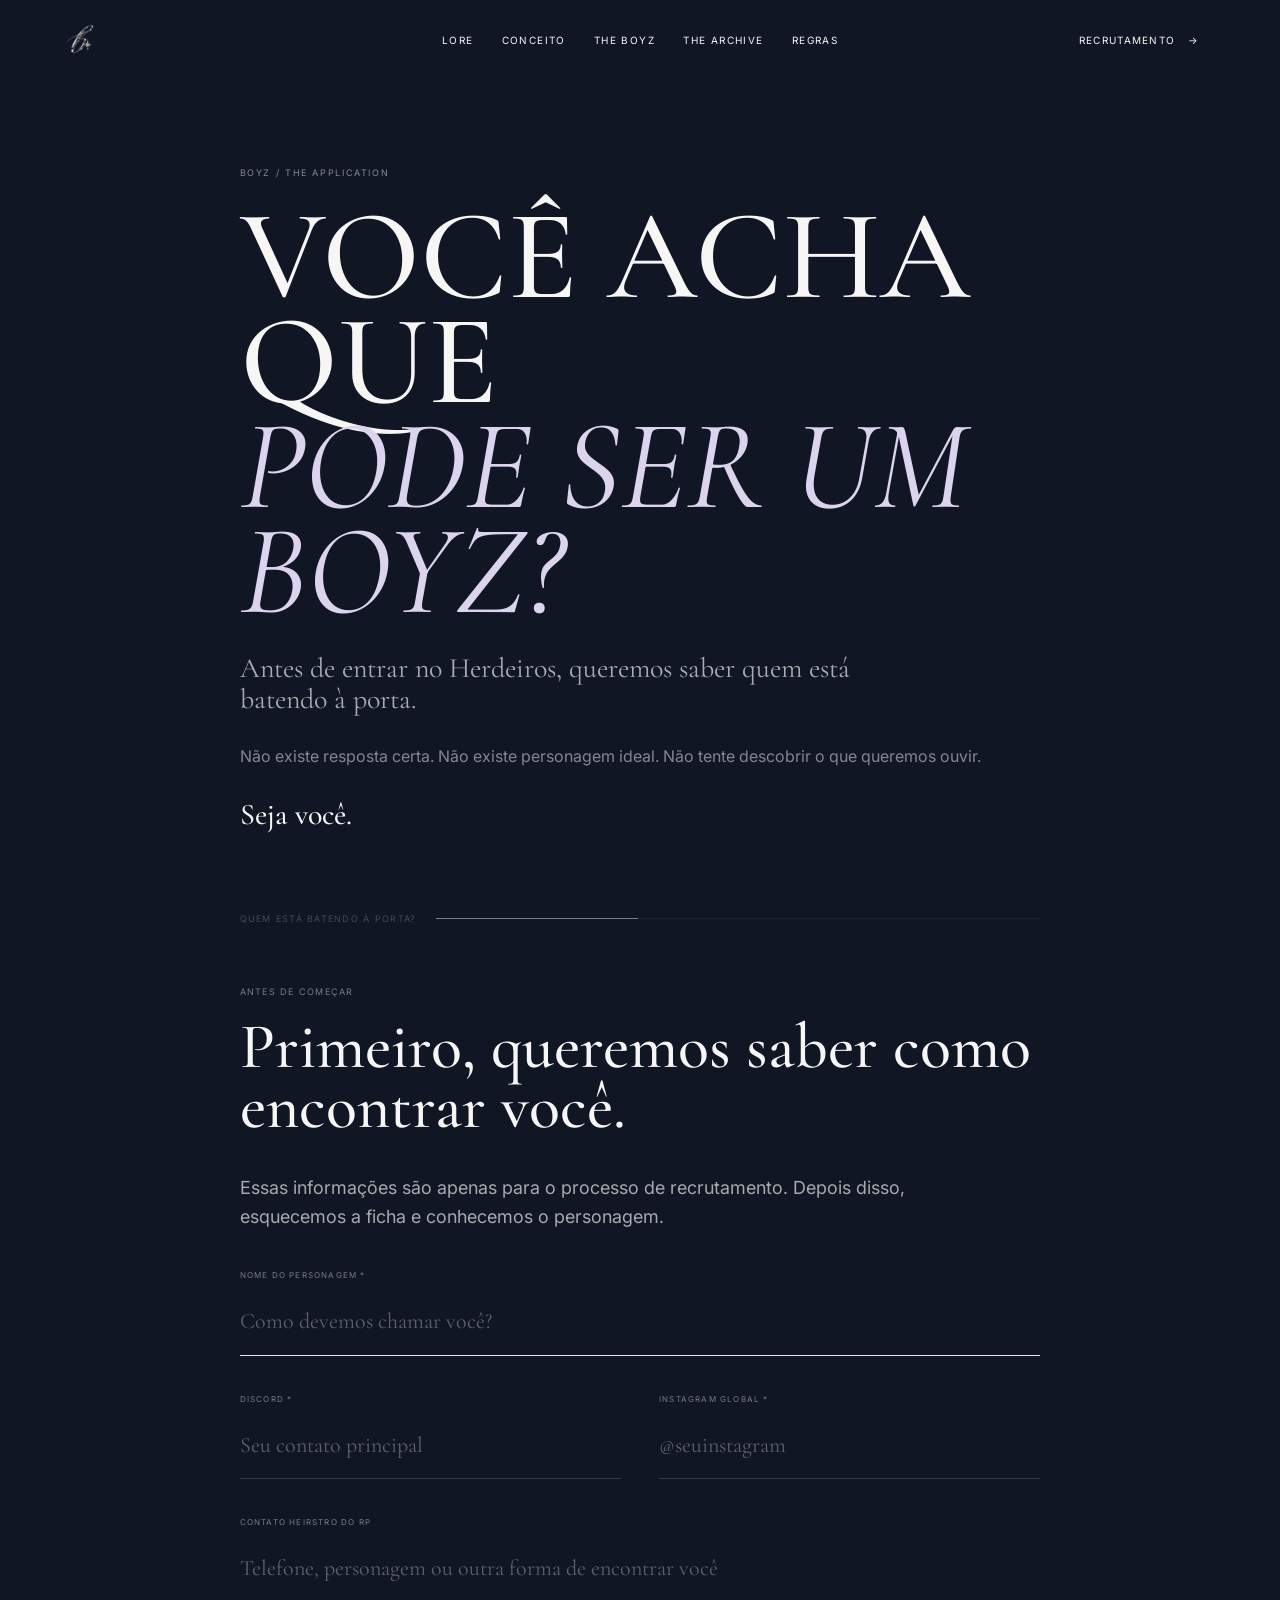
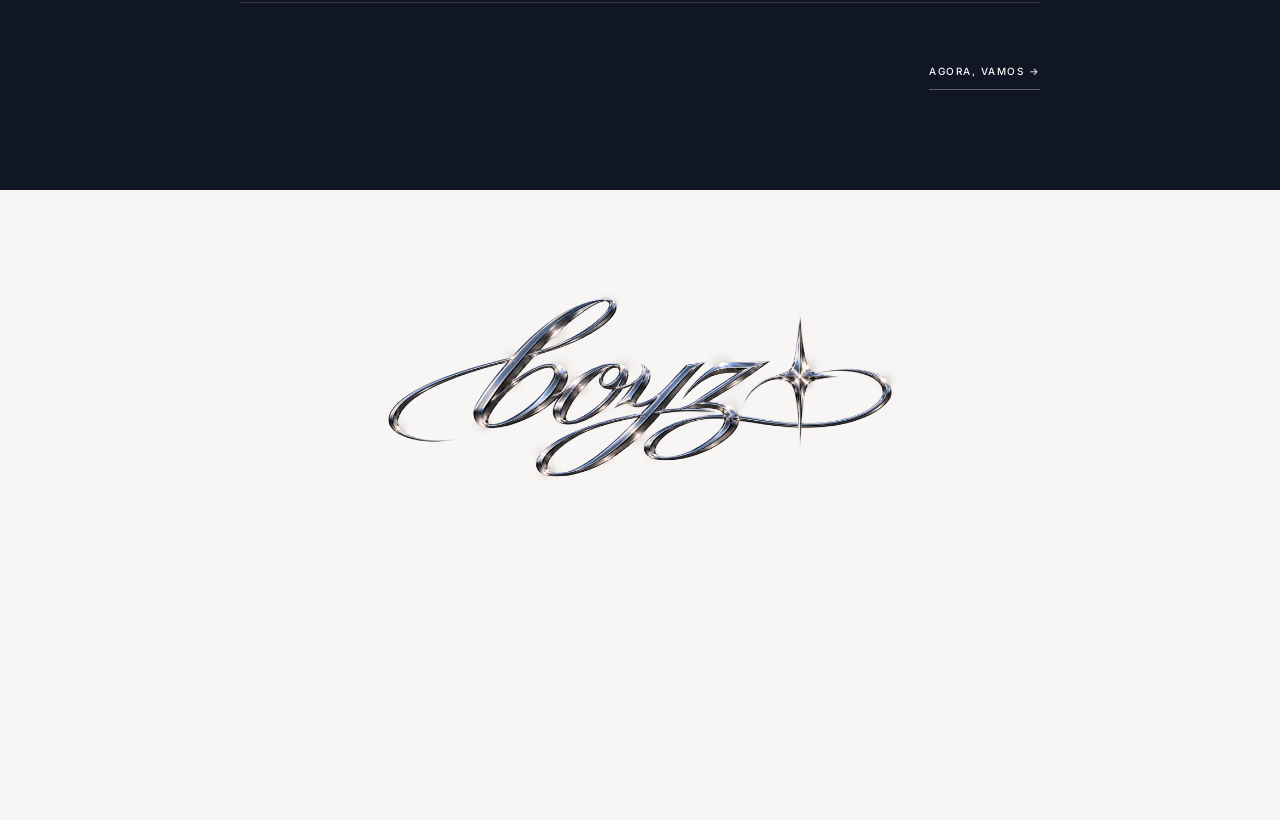
==== commit b7cd95cc: "boyz v3" ====
--- a/application.html
+++ b/application.html
@@ -1,10 +1,10 @@
-<!doctype html><html lang="pt-BR"><head><meta charset="utf-8"><meta name="viewport" content="width=device-width,initial-scale=1"><meta name="description" content="BOYZ ,  The Application. A porta de entrada para quem quer conhecer o Covil."><meta name="theme-color" content="#111625"><title>BOYZ</title><link rel="preconnect" href="https://fonts.googleapis.com"><link rel="preconnect" href="https://fonts.gstatic.com" crossorigin><link href="https://fonts.googleapis.com/css2?family=Cormorant+Garamond:wght@400;500;600&family=Inter:wght@400;500;600&display=swap" rel="stylesheet"><link rel="stylesheet" href="css/style.css"><link rel="icon" type="image/png" href="assets/boyz-favicon.png"><style>
+<!doctype html><html lang="pt-BR"><head><meta charset="utf-8"><meta name="viewport" content="width=device-width,initial-scale=1"><meta name="description" content="BOYZ ,  The Application. A porta de entrada para quem quer conhecer o Herdeiros."><meta name="theme-color" content="#111625"><title>BOYZ</title><link rel="preconnect" href="https://fonts.googleapis.com"><link rel="preconnect" href="https://fonts.gstatic.com" crossorigin><link href="https://fonts.googleapis.com/css2?family=Cormorant+Garamond:wght@400;500;600&family=Inter:wght@400;500;600&display=swap" rel="stylesheet"><link rel="stylesheet" href="css/style.css"><link rel="icon" type="image/png" href="assets/boyz-favicon.png"><style>
 .page{min-height:100vh;background:var(--pearl);color:var(--ink)}.page.dark{background:var(--night);color:var(--pearl)}
 .page-hero{min-height:76svh;display:flex;align-items:flex-end;padding:150px clamp(24px,8vw,130px) 90px;position:relative;overflow:hidden}.page-hero.light{background:radial-gradient(circle at 72% 30%,#dcecff99,transparent 30%),linear-gradient(135deg,#fbfaf7,#e9f3fa 55%,#e8e1f2)}.page-hero.dark{background:radial-gradient(circle at 72% 30%,#b8a9e122,transparent 30%),linear-gradient(135deg,#111625,#1a2032 60%,#25223a)}.page-hero:after{content:'✦';position:absolute;right:9vw;top:24vh;font-size:150px;opacity:.035}.eyebrow,.micro{font-size:9px;letter-spacing:.18em;opacity:.52}.page-hero h1{font:500 clamp(90px,16vw,230px)/.72 var(--display);letter-spacing:-.05em;margin:30px 0}.page-hero h1 em{font-weight:400;color:var(--lilac)}.page-hero p{font:400 clamp(26px,3vw,44px)/1.05 var(--display);max-width:760px;opacity:.78}.content{max-width:1120px;margin:auto;padding:0 clamp(24px,7vw,100px)}.chapter-full{padding:130px 0;border-top:1px solid currentColor; border-color:#11162514;display:grid;grid-template-columns:150px 1fr;gap:70px}.dark .chapter-full{border-color:#ffffff12}.chapter-full .num{font:400 18px var(--display);opacity:.35}.chapter-full h2{font:500 clamp(48px,6vw,84px)/.88 var(--display);margin:0 0 30px;letter-spacing:-.025em}.chapter-full h2 em{font-weight:400;color:var(--lilac)}.chapter-full p{font-size:15px;line-height:1.95;max-width:760px;margin:0 0 20px;opacity:.7}.dark .chapter-full p{color:#f7f6f4aa}.statement{font:500 clamp(30px,3.5vw,54px)/1.02 var(--display);margin:45px 0;opacity:1!important}.quote{border-left:1px solid #9d91c966;padding:10px 0 10px 28px;font:500 clamp(31px,4vw,57px)/.98 var(--display);margin:45px 0}.pillar-row{display:grid;grid-template-columns:repeat(5,1fr);gap:1px;background:#11162518;margin-top:45px}.pillar-row span{background:var(--pearl);padding:35px 20px;font-size:10px;letter-spacing:.12em;text-align:center}.manifesto{padding:150px clamp(24px,7vw,100px);text-align:center;background:#e8f1f7}.manifesto h2{font:500 clamp(50px,7vw,105px)/.85 var(--display);margin:30px auto;max-width:1100px}.manifesto p{max-width:720px;margin:25px auto;font-size:15px;line-height:1.9;opacity:.7}.closing{min-height:65svh;display:grid;place-items:center;text-align:center;padding:100px 24px}.closing h2{font:500 clamp(52px,8vw,120px)/.82 var(--display);margin:25px 0}.closing h2 em{color:var(--lilac);font-weight:400}.closing p{font:22px var(--display);opacity:.65;max-width:650px}.page footer{background:var(--night);color:var(--pearl);border-top:1px solid #ffffff0d}
 .rules-intro{background:var(--night);color:var(--pearl)}.rules-list .chapter-full h2{font-size:clamp(38px,5vw,68px)}.rule-note{font:400 22px/1.5 var(--display);opacity:.7;max-width:720px}.consequence{padding:120px 0}.consequence-box{border:1px solid #ffffff18;padding:60px clamp(25px,5vw,70px);background:#ffffff04}.consequence-box h2{font:500 clamp(42px,6vw,76px) var(--display);margin:0 0 20px}.consequence-box ul{list-style:none;padding:0;margin:35px 0;display:grid;gap:14px}.consequence-box li{font-size:13px;opacity:.72;padding-left:20px;position:relative}.consequence-box li:before{content:'✦';position:absolute;left:0;color:var(--lilac)}
 .application-page{background:var(--night);color:var(--pearl);min-height:100vh}.application-wrap{max-width:980px;margin:auto;padding:160px clamp(24px,7vw,90px) 100px}.application-wrap h1{font:500 clamp(65px,10vw,130px)/.82 var(--display);margin:25px 0}.application-wrap h1 em{color:var(--lilac);font-weight:400}.application-wrap .lead{font:400 28px/1.1 var(--display);max-width:700px;color:#f7f6f4aa}.app-form{margin-top:80px}.progress{display:flex;align-items:center;gap:20px;margin-bottom:55px;font-size:9px;letter-spacing:.15em;opacity:.5}.progress>div{height:1px;background:#ffffff18;flex:1}.progress i{display:block;height:100%;background:#e7e2f3;width:10%;transition:width .35s ease}.question small{font-size:9px;letter-spacing:.14em;opacity:.45}.question h2{font:500 clamp(38px,5vw,70px)/.94 var(--display);margin:18px 0 35px;max-width:850px}.question textarea,.question input,.data-grid input{width:100%;background:transparent;border:0;border-bottom:1px solid #ffffff25;color:var(--pearl);font:400 22px/1.4 var(--display);padding:18px 0;outline:none}.question textarea{min-height:170px;resize:vertical}.question textarea:focus,.question input:focus,.data-grid input:focus{border-color:#e7e2f3}.form-actions{display:flex;justify-content:space-between;margin-top:50px}.form-actions button{background:none;border:0;color:var(--pearl);font:500 10px var(--ui);letter-spacing:.15em;cursor:pointer;padding:12px 0}.form-actions button:last-child{border-bottom:1px solid #ffffff55}.form-actions button:disabled{opacity:.2;cursor:not-allowed}.data-step{display:none}.data-step.active{display:block}.data-step h2{font:500 clamp(40px,6vw,76px) var(--display);margin:0 0 35px}.data-grid{display:grid;grid-template-columns:1fr 1fr;gap:38px}.field label{display:block;font-size:8px;letter-spacing:.15em;opacity:.45;margin-bottom:8px}.field.full{grid-column:1/-1}.data-actions{display:flex;justify-content:flex-end;margin-top:45px}.submit-btn{background:var(--pearl);color:var(--night);border:0;padding:17px 24px;font:500 10px var(--ui);letter-spacing:.14em;cursor:pointer}.success-final{text-align:center;padding:100px 0}.success-final span{font-size:25px;opacity:.6}.success-final h2{font:500 clamp(55px,8vw,100px)/.85 var(--display);margin:25px 0}.success-final p{font:22px var(--display);opacity:.6}.closed-note{border:1px solid #ffffff18;padding:24px;margin-top:50px;font-size:11px;letter-spacing:.1em;opacity:.55}.form-context{font:400 18px/1.65 var(--ui);max-width:720px;color:#f7f6f4a8;margin:0 0 38px}.application-identity,.application-final{margin-top:10px}.data-grid select,.field textarea{width:100%;background:transparent;border:0;border-bottom:1px solid #ffffff25;color:var(--pearl);font:400 20px/1.4 var(--display);padding:18px 0;outline:none;border-radius:0}.data-grid select:focus,.field textarea:focus{border-color:#e7e2f3}.data-grid select option{background:#111625;color:#f7f6f4}.field textarea{min-height:120px;resize:vertical}.field input::placeholder,.field textarea::placeholder{color:#f7f6f455}.question textarea::placeholder{color:#f7f6f455}.submit-btn[disabled]{opacity:.45;cursor:wait}.submit-status{margin-top:24px;font:400 14px/1.6 var(--ui);opacity:.65}.submit-status.error{opacity:1;color:#f0d9e0}
 @media(max-width:700px){.page-hero{min-height:70svh;padding:130px 24px 70px}.page-hero h1{font-size:90px}.chapter-full{grid-template-columns:1fr;gap:22px;padding:90px 0}.pillar-row{grid-template-columns:1fr}.pillar-row span{padding:22px}.manifesto{padding:100px 24px}.data-grid{grid-template-columns:1fr}.field.full{grid-column:auto}.application-wrap{padding-top:130px}.application-wrap .lead{font-size:25px}.question h2{font-size:43px}.form-actions{margin-top:35px}}
-</style></head><body class="application-page"><a class="skip" href="#main">Pular para o conteúdo</a><header class="navbar" id="navbar"><a class="brand" href="index.html#home" aria-label="BOYZ ,  início"><img src="assets/icon-primary.png" alt="B"></a><nav aria-label="Navegação principal"><a href="lore.html">LORE</a><a href="concept.html">CONCEITO</a><a href="index.html#boyz">THE BOYZ</a><a href="index.html#archive">THE ARCHIVE</a><a href="rules.html">REGRAS</a></nav><a class="recruit" href="application.html">RECRUTAMENTO <span>→</span></a><button class="menu" aria-label="Abrir menu" aria-expanded="false"><i></i><i></i></button></header><div class="mobile-menu" aria-hidden="true"><button class="close-menu" aria-label="Fechar menu">×</button><div><a href="index.html#home">HOME</a><a href="lore.html">LORE</a><a href="concept.html">CONCEITO</a><a href="index.html#boyz">THE BOYZ</a><a href="index.html#archive">THE ARCHIVE</a><a href="rules.html">REGRAS</a><a class="mobile-recruit" href="application.html">FAZER INSCRIÇÃO →</a></div></div><main id="main"><section class="application-wrap"><span class="eyebrow">BOYZ / THE APPLICATION</span><h1>VOCÊ ACHA QUE<br><em>PODE SER UM BOY?</em></h1><p class="lead">Antes de entrar no Covil, queremos saber quem está batendo à porta.</p><p style="margin-top:25px;opacity:.5;line-height:1.8">Não existe resposta certa. Não existe personagem ideal. Não tente descobrir o que queremos ouvir.</p><p style="font:500 30px var(--display);margin-top:25px">Seja você.</p><div id="applicationApp"></div></section></main><footer><img class="footer-logo" src="assets/logo-primary.png" alt="BOYZ"><p>PRETTY. POPULAR. PROBLEMATIC.</p><span>✦</span><small>THERE IS ALWAYS A BOYZ AT THE TOP.</small><label>© 2026 BOYZ</label></footer><script>
+</style></head><body class="application-page"><a class="skip" href="#main">Pular para o conteúdo</a><header class="navbar" id="navbar"><a class="brand" href="index.html#home" aria-label="BOYZ ,  início"><img src="assets/icon-primary.png" alt="B"></a><nav aria-label="Navegação principal"><a href="lore.html">LORE</a><a href="concept.html">CONCEITO</a><a href="index.html#boyz">THE BOYZ</a><a href="index.html#archive">THE ARCHIVE</a><a href="rules.html">REGRAS</a></nav><a class="recruit" href="application.html">RECRUTAMENTO <span>→</span></a><button class="menu" aria-label="Abrir menu" aria-expanded="false"><i></i><i></i></button></header><div class="mobile-menu" aria-hidden="true"><button class="close-menu" aria-label="Fechar menu">×</button><div><a href="index.html#home">HOME</a><a href="lore.html">LORE</a><a href="concept.html">CONCEITO</a><a href="index.html#boyz">THE BOYZ</a><a href="index.html#archive">THE ARCHIVE</a><a href="rules.html">REGRAS</a><a class="mobile-recruit" href="application.html">FAZER INSCRIÇÃO →</a></div></div><main id="main"><section class="application-wrap"><span class="eyebrow">BOYZ / THE APPLICATION</span><h1>VOCÊ ACHA QUE<br><em>PODE SER UM BOYZ?</em></h1><p class="lead">Antes de entrar no Herdeiros, queremos saber quem está batendo à porta.</p><p style="margin-top:25px;opacity:.5;line-height:1.8">Não existe resposta certa. Não existe personagem ideal. Não tente descobrir o que queremos ouvir.</p><p style="font:500 30px var(--display);margin-top:25px">Seja você.</p><div id="applicationApp"></div></section></main><footer><img class="footer-logo" src="assets/logo-primary.png" alt="BOYZ"><p>PRETTY. POPULAR. PROBLEMATIC.</p><span>✦</span><small>THERE IS ALWAYS A BOYZ AT THE TOP.</small><label>© 2026 BOYZ</label></footer><script>
 // Application page keeps its own safe navigation behavior.
 const nav=document.querySelector('.navbar');
 if(nav){const onScroll=()=>nav.classList.toggle('scrolled',window.scrollY>40);window.addEventListener('scroll',onScroll,{passive:true});onScroll();}
@@ -22,7 +22,7 @@
 ["O INESPERADO","Se descobrisse hoje que possui um talento que nunca imaginou ter, o que faria com ele?","Nem tudo aquilo que temos de melhor é algo que já conhecemos. Às vezes, uma descoberta inesperada pode mudar completamente o caminho.","textarea"],
 ["SEU LIMITE","Até onde você estaria disposto a ir para conquistar um lugar que realmente deseja? E existe alguma coisa que você jamais faria para consegui-lo?","Ambição também revela limites. Pense no que você estaria disposto a fazer para conquistar algo importante, e no ponto em que você escolheria parar.","textarea"],
 ["COMPETIR COM UM IRMÃO","Se você estivesse competindo com um irmão e a única maneira de vencer fosse fazê-lo parecer pior do que realmente é, o que faria?","Querer vencer faz parte. Mas existe uma diferença entre superar alguém e precisar diminuir essa pessoa para conseguir chegar na frente.","textarea"],
-["O COVIL","Qual você acredita que seria o maior desafio para manter uma fraternidade como os BOYZ unida?","Pessoas diferentes inevitavelmente vão discordar, competir e bater de frente. O que você acredita que realmente mantém um grupo unido quando isso acontece?","textarea"],
+["O HERDEIROS","Qual você acredita que seria o maior desafio para manter uma fraternidade como os BOYZ unida?","Pessoas diferentes inevitavelmente vão discordar, competir e bater de frente. O que você acredita que realmente mantém um grupo unido quando isso acontece?","textarea"],
 ["“QUEM É AQUELE CARA?”","O que precisaria acontecer para alguém passar por você na rua e pensar: ‘Quem é aquele cara?’","Ser lembrado não significa necessariamente ser o mais barulhento. Pense no tipo de presença que faria alguém querer saber mais sobre você.","textarea"],
 ["O TOPO","Se você fosse conhecido como o melhor da fraternidade em alguma coisa e alguém chegasse sendo ainda melhor, qual seria sua primeira reação?","Chegar ao topo é uma coisa. Descobrir que alguém pode ocupar o lugar que você conquistou é outra. Seja honesto sobre o que sentiria primeiro.","textarea"],
 ["QUANDO VOCÊ É VOCÊ","Em que situação você sente que é mais você mesmo?","Sem expectativa, sem personagem para impressionar e sem precisar provar nada. Existe algum momento em que você sente que simplesmente é você?","textarea"],
@@ -33,8 +33,8 @@
 function esc(v){return String(v||'').replace(/&/g,'&amp;').replace(/</g,'&lt;').replace(/>/g,'&gt;').replace(/"/g,'&quot;').replace(/'/g,'&#039;')}
 
 function progress(label,current,total){return `<div class="progress"><span>${label}</span><div><i style="width:${(current/total)*100}%"></i></div></div>`}
-function renderIdentity(){stage='identity';app.innerHTML=`<form class="app-form" id="identityForm">${progress('QUEM ESTÁ BATENDO À PORTA?',1,3)}<div class="question"><small>ANTES DE COMEÇAR</small><h2>Primeiro, queremos saber como encontrar você.</h2><p class="form-context">Essas informações são apenas para o processo de recrutamento. Depois disso, esquecemos a ficha e conhecemos o personagem.</p><div class="data-grid application-identity"><div class="field full"><label>NOME DO PERSONAGEM *</label><input id="name" required value="${esc(identity.name)}" autocomplete="off" placeholder="Como devemos chamar você?"></div><div class="field"><label>DISCORD *</label><input id="discord" required value="${esc(identity.discord)}" autocomplete="off" placeholder="Seu contato principal"></div><div class="field"><label>INSTAGRAM GLOBAL *</label><input id="instagram" required value="${esc(identity.instagram)}" autocomplete="off" placeholder="@seuinstagram"></div><div class="field full"><label>CONTATO DENTRO DO RP</label><input id="rpContact" value="${esc(identity.rpContact)}" autocomplete="off" placeholder="Telefone, personagem ou outra forma de encontrar você"></div></div></div><div class="form-actions"><span></span><button type="submit">AGORA, VAMOS →</button></div></form>`;document.querySelector('#name').focus();document.querySelector('#identityForm').onsubmit=e=>{e.preventDefault();['name','discord','instagram','rpContact'].forEach(id=>identity[id]=document.getElementById(id).value.trim());stage='questions';i=0;renderQuestion()}}
-function renderQuestion(){stage='questions';const q=QUESTIONS[i];app.innerHTML=`<form class="app-form" id="appForm">${progress(String(i+1).padStart(2,'0')+' / '+QUESTIONS.length,i+1,QUESTIONS.length)}<div class="question"><small>${q[0]}</small><h2>${q[1]}</h2><p class="form-context">${q[2]}</p><textarea id="answer" required placeholder="Escreva do seu jeito..."></textarea></div><div class="form-actions"><button type="button" id="prev">${i===0?'← IDENTIFICAÇÃO':'← VOLTAR'}</button><button type="submit">${i===QUESTIONS.length-1?'CONTINUAR →':'PRÓXIMA →'}</button></div></form>`;document.querySelector('#answer').value=answers[i]||'';document.querySelector('#answer').focus();document.querySelector('#prev').onclick=()=>{answers[i]=document.querySelector('#answer').value;if(i===0){renderIdentity()}else{i--;renderQuestion()}};document.querySelector('#appForm').onsubmit=e=>{e.preventDefault();const a=document.querySelector('#answer');if(!a.value.trim()){a.focus();return}answers[i]=a.value.trim();if(i<QUESTIONS.length-1){i++;renderQuestion()}else{renderFinal()}}}
+function renderIdentity(){stage='identity';app.innerHTML=`<form class="app-form" id="identityForm">${progress('QUEM ESTÁ BATENDO À PORTA?',1,3)}<div class="question"><small>ANTES DE COMEÇAR</small><h2>Primeiro, queremos saber como encontrar você.</h2><p class="form-context">Essas informações são apenas para o processo de recrutamento. Depois disso, esquecemos a ficha e conhecemos o personagem.</p><div class="data-grid application-identity"><div class="field full"><label>NOME DO PERSONAGEM *</label><input id="name" required value="${esc(identity.name)}" autocomplete="off" placeholder="Como devemos chamar você?"></div><div class="field"><label>DISCORD *</label><input id="discord" required value="${esc(identity.discord)}" autocomplete="off" placeholder="Seu contato principal"></div><div class="field"><label>INSTAGRAM GLOBAL *</label><input id="instagram" required value="${esc(identity.instagram)}" autocomplete="off" placeholder="@seuinstagram"></div><div class="field full"><label>CONTATO HEIRSTRO DO RP</label><input id="rpContact" value="${esc(identity.rpContact)}" autocomplete="off" placeholder="Telefone, personagem ou outra forma de encontrar você"></div></div></div><div class="form-actions"><span></span><button type="submit">AGORA, VAMOS →</button></div></form>`;document.querySelector('#name').focus();document.querySelector('#identityForm').onsubmit=e=>{e.preventDefault();['name','discord','instagram','rpContact'].forEach(id=>identity[id]=document.getElementById(id).value.trim());stage='questions';i=0;renderQuestion()}}
+function renderQuestion(){stage='questions';const q=QUESTIONS[i];app.innerHTML=`<form class="app-form" id="appForm">${progress(String(i+1).padStart(2,'0')+' / '+QUESTIONS.length,i+1,QUESTIONS.length)}<div class="question"><small>${q[0]}</small><h2>${q[1]}</h2><p class="form-context">${q[2]}</p><textarea id="answer" required placeholder="Escreva do seu jeito..."></textarea></div><div class="form-actions"><button type="button" id="prev">${i===0?'← IHEIRSTIFICAÇÃO':'← VOLTAR'}</button><button type="submit">${i===QUESTIONS.length-1?'CONTINUAR →':'PRÓXIMA →'}</button></div></form>`;document.querySelector('#answer').value=answers[i]||'';document.querySelector('#answer').focus();document.querySelector('#prev').onclick=()=>{answers[i]=document.querySelector('#answer').value;if(i===0){renderIdentity()}else{i--;renderQuestion()}};document.querySelector('#appForm').onsubmit=e=>{e.preventDefault();const a=document.querySelector('#answer');if(!a.value.trim()){a.focus();return}answers[i]=a.value.trim();if(i<QUESTIONS.length-1){i++;renderQuestion()}else{renderFinal()}}}
 function renderFinal(){stage='final';app.innerHTML=`<form class="app-form" id="finalForm">${progress('ANTES DE ENVIAR',3,3)}<div class="question"><small>QUASE LÁ</small><h2>Agora que conhecemos você um pouco melhor...</h2><p class="form-context">Só faltam algumas informações para sabermos quando e como podemos continuar essa conversa.</p><div class="data-grid application-final"><div class="field full"><label>DISPONIBILIDADE PARA RP</label><select id="availability"><option value="">Selecione uma opção</option><option>Manhã</option><option>Tarde</option><option>Noite</option><option>Madrugada</option><option>Varia bastante</option></select></div><div class="field full"><label>EXPERIÊNCIA EM RP</label><select id="experience"><option value="">Selecione uma opção</option><option>Sou novo no RP</option><option>Menos de 6 meses</option><option>6 meses a 1 ano</option><option>1 a 2 anos</option><option>Mais de 2 anos</option></select></div><div class="field full"><label>JÁ PARTICIPOU DE ALGUMA FRATERNIDADE, ORGANIZAÇÃO OU GRUPO NO RP?</label><textarea id="groupExperience" placeholder="Se quiser, conta um pouco pra gente."></textarea></div></div></div><div class="form-actions"><button type="button" id="backToQuestions">← VOLTAR</button><button type="submit">CONTINUAR →</button></div></form>`;document.querySelector('#backToQuestions').onclick=()=>{i=QUESTIONS.length-1;renderQuestion()};document.querySelector('#finalForm').onsubmit=e=>{e.preventDefault();finalData.availability=document.querySelector('#availability').value;finalData.experience=document.querySelector('#experience').value;finalData.groupExperience=document.querySelector('#groupExperience').value.trim();renderWhy()}}
 const WEB3FORMS_ACCESS_KEY='866ed fce-d54e-491b-a801-808c9a353648'.replace(/\s/g,'');
 function buildSubmission(){
@@ -42,7 +42,7 @@
   const message=[
     'BOYZ | THE APPLICATION',
     '',
-    'IDENTIFICAÇÃO',
+    'IHEIRSTIFICAÇÃO',
     `Nome do personagem: ${identity.name||'Não informado'}`,
     `Discord: ${identity.discord||'Não informado'}`,
     `Instagram Global: ${identity.instagram||'Não informado'}`,
@@ -56,13 +56,13 @@
     `Experiência em RP: ${finalData.experience||'Não informado'}`,
     `Histórico em grupos: ${finalData.groupExperience||'Não informado'}`,
     '',
-    'POR QUE VOCÊ QUER SER UM BOY?',
+    'POR QUE VOCÊ QUER SER UM BOYZ?',
     finalData.why||''
   ].join('\n');
   return {
     access_key:WEB3FORMS_ACCESS_KEY,
     subject:'🐺 BOYZ | Nova inscrição',
-    from_name:'BOYZ | THE COVIL',
+    from_name:'BOYZ | THE HERDEIROS',
     name:identity.name,
     botcheck:'',
     message,
@@ -84,7 +84,7 @@
   submitButton.disabled=true;
   submitButton.textContent='ENVIANDO...';
   status.className='submit-status';
-  status.textContent='Sua inscrição está sendo enviada ao Covil.';
+  status.textContent='Sua inscrição está sendo enviada ao Herdeiros.';
   try{
     const response=await fetch('https://api.web3forms.com/submit',{
       method:'POST',
@@ -102,8 +102,8 @@
     status.textContent='Não conseguimos enviar sua inscrição agora. Suas respostas continuam salvas nesta página. Tente novamente.';
   }
 }
-function renderWhy(){stage='why';app.innerHTML=`<form class="app-form" id="whyForm">${progress('A ÚLTIMA PERGUNTA',3,3)}<div class="question"><small>ANTES DE BATER O MARTELO</small><h2>Por que você quer ser um Boy?</h2><p class="form-context">Você chegou até aqui. Agora pode responder sem tentar impressionar ninguém.</p><textarea id="why" required placeholder="Conta pra gente."></textarea></div><div class="form-actions"><button type="button" id="backFinal">← VOLTAR</button><button class="submit-btn" type="submit">ENVIAR INSCRIÇÃO →</button></div><p id="submitStatus" class="submit-status" aria-live="polite"></p></form>`;document.querySelector('#why').value=finalData.why||'';document.querySelector('#why').focus();document.querySelector('#backFinal').onclick=()=>renderFinal();document.querySelector('#whyForm').onsubmit=e=>{e.preventDefault();const a=document.querySelector('#why');if(!a.value.trim()){a.focus();return}finalData.why=a.value.trim();submitApplication()}}
-function renderSuccess(){app.innerHTML=`<section class="success-final"><span>✦</span><span class="eyebrow">THE APPLICATION</span><h2>Sua inscrição<br><em>chegou ao Covil.</em></h2><p>O resto acontece fora da tela.</p><a class="lore-back" href="index.html#home">← VOLTAR PARA O INÍCIO</a></section>`}
+function renderWhy(){stage='why';app.innerHTML=`<form class="app-form" id="whyForm">${progress('A ÚLTIMA PERGUNTA',3,3)}<div class="question"><small>ANTES DE BATER O MARTELO</small><h2>Por que você quer ser um boyz?</h2><p class="form-context">Você chegou até aqui. Agora pode responder sem tentar impressionar ninguém.</p><textarea id="why" required placeholder="Conta pra gente."></textarea></div><div class="form-actions"><button type="button" id="backFinal">← VOLTAR</button><button class="submit-btn" type="submit">ENVIAR INSCRIÇÃO →</button></div><p id="submitStatus" class="submit-status" aria-live="polite"></p></form>`;document.querySelector('#why').value=finalData.why||'';document.querySelector('#why').focus();document.querySelector('#backFinal').onclick=()=>renderFinal();document.querySelector('#whyForm').onsubmit=e=>{e.preventDefault();const a=document.querySelector('#why');if(!a.value.trim()){a.focus();return}finalData.why=a.value.trim();submitApplication()}}
+function renderSuccess(){app.innerHTML=`<section class="success-final"><span>✦</span><span class="eyebrow">THE APPLICATION</span><h2>Sua inscrição<br><em>chegou ao Herdeiros.</em></h2><p>O resto acontece fora da tela.</p><a class="lore-back" href="index.html#home">← VOLTAR PARA O INÍCIO</a></section>`}
 renderIdentity();
 </script>
 </body></html>
--- a/css/style.css
+++ b/css/style.css
@@ -2,7 +2,7 @@
 .hero{height:100svh;min-height:680px;position:relative;display:grid;place-items:center;text-align:center;overflow:hidden;background:radial-gradient(ellipse at 50% 43%,#fff 0,var(--ice) 55%,var(--lilac) 100%)}.hero:before{content:'';position:absolute;inset:0;background:radial-gradient(circle at 50% 48%,transparent 0,transparent 36%,#b9c8df18 70%,transparent 100%)}.hero-glow{position:absolute;width:55vw;height:55vw;border-radius:50%;background:#fff9;filter:blur(100px)}.hero-center{position:relative;width:min(78vw,1120px);display:flex;flex-direction:column;align-items:center}.hero-logo{display:block;width:min(100%,1120px);height:auto;object-fit:contain;filter:drop-shadow(0 18px 38px rgba(90,116,190,.12));animation:heroIn 1.2s cubic-bezier(.2,.7,.2,1) both}.hero p{font-size:9px;letter-spacing:.18em;opacity:.52;margin:34px 0 0;animation:fadeUp 1s .35s both}.scroll{position:absolute;bottom:32px;left:50%;transform:translateX(-50%);font-size:9px;letter-spacing:.15em;opacity:.42;white-space:nowrap;animation:pulse 3s ease-in-out infinite}.philosophy{height:100svh;min-height:680px;display:grid;place-items:center;text-align:center}.philosophy p{font:500 clamp(55px,7vw,110px)/.88 var(--display);margin:0;letter-spacing:-.025em}.philosophy span{display:block;margin:52px 0;font-size:16px;opacity:.4}.soft{color:var(--mist);opacity:.65}
 .who{min-height:100svh;display:grid;grid-template-columns:7fr 5fr;align-items:stretch;background:var(--pearl)}.who-image{margin:8vw 0 8vw 8vw;position:relative;background:linear-gradient(145deg,var(--ice),var(--lilac));display:grid;place-items:center;overflow:hidden}.concept-art{width:72%;height:78%;border:1px solid #fff8;display:flex;flex-direction:column;justify-content:center;align-items:center;position:relative;background:radial-gradient(circle,#fff8,transparent 55%)}.concept-art:before,.concept-art:after{content:'';position:absolute;border:1px solid #ffffff90;inset:10%;transform:rotate(45deg)}.concept-art:after{inset:18%;transform:rotate(-45deg)}.concept-art span{font:500 clamp(58px,8vw,125px) var(--display);letter-spacing:-.04em;opacity:.22}.concept-art small,.cinematic-art small,.portrait-art small{font-size:8px;letter-spacing:.18em;opacity:.45}.image-note{position:absolute;left:20px;bottom:18px;font-size:8px;letter-spacing:.15em;opacity:.45}.who-copy{align-self:center;padding:10vw clamp(32px,7vw,100px) 10vw clamp(35px,6vw,90px);max-width:650px}.who-copy small,.lore-copy small,.rules small,.recruitment small,.application small{font-size:9px;letter-spacing:.16em;opacity:.5}.who-copy h2{font:500 clamp(65px,7vw,105px) var(--display);margin:25px 0}.who-copy p{font-size:15px;line-height:1.8;color:var(--mist);max-width:450px}.who-copy a,.lore-copy a{display:inline-block;margin-top:18px;font-size:10px;letter-spacing:.13em;border-bottom:1px solid #1b1d2735;padding-bottom:8px}.who-copy a span,.lore-copy a span{margin-left:7px;transition:.25s}.who-copy a:hover span,.lore-copy a:hover span{margin-left:12px}
 .lore{min-height:100svh;display:grid;grid-template-columns:2fr 1fr;background:var(--night);color:var(--pearl);align-items:center}.lore-image{height:72%;margin-left:7vw;background:radial-gradient(circle at 55% 45%,#dcd4ee25,#111625 65%);border:1px solid #ffffff0d;overflow:hidden}.cinematic-art{height:100%;display:flex;flex-direction:column;justify-content:center;padding-left:12%;background:linear-gradient(115deg,#ffffff05,transparent 48%),radial-gradient(circle at 65% 45%,#9ca9d526,transparent 25%)}.cinematic-art span{font:500 clamp(70px,9vw,145px)/.68 var(--display);letter-spacing:-.045em;color:#f7f6f4aa}.lore-copy{padding:8vw}.lore-copy h2{font:500 clamp(46px,5vw,76px)/.92 var(--display);margin:30px 0}.lore-copy h2 em{font-weight:400;color:var(--lilac)}.lore-copy p{font-size:14px;line-height:1.8;opacity:.6;max-width:440px}.lore-copy a{border-color:#ffffff38}.standard{min-height:150svh;padding:140px 24px 130px;text-align:center;background:var(--pearl)}.standard-top p{font:500 clamp(56px,7vw,108px)/.87 var(--display);margin:0;letter-spacing:-.025em}.standard-top span{display:block;margin:55px 0;font-size:16px;opacity:.38}.pillars{min-height:80svh;display:flex;flex-direction:column;justify-content:space-around;max-width:950px;margin:80px auto}.pillars span{font:500 clamp(43px,5.5vw,84px)/.85 var(--display);opacity:.28;transform:translateY(20px);transition:opacity .8s,transform .8s}.pillars span.visible{opacity:.95;transform:none}.standard-close{font:500 clamp(28px,3.2vw,46px)/1.04 var(--display);max-width:800px;margin:90px auto 35px}.standard-close em{font-weight:400;color:var(--mist)}.standard>small{font-size:9px;letter-spacing:.16em;opacity:.45}
-.boyz{padding:140px clamp(24px,7vw,110px);background:var(--pearl)}.section-label{display:flex;justify-content:space-between;font-size:9px;letter-spacing:.15em;opacity:.45;margin-bottom:110px}.founder{max-width:1300px;margin:0 auto 190px;display:grid;grid-template-columns:7fr 5fr;gap:clamp(50px,7vw,120px);align-items:center}.founder-b{grid-template-columns:5fr 7fr}.portrait{aspect-ratio:4/5;background:linear-gradient(145deg,var(--ice),var(--lilac));position:relative;overflow:hidden}.portrait-art{height:100%;display:flex;flex-direction:column;align-items:center;justify-content:center;background:radial-gradient(circle at 50% 40%,#fff8,transparent 34%)}.portrait-art:before{content:'';position:absolute;width:52%;height:65%;border:1px solid #ffffff88;transform:skewY(-8deg) rotate(3deg)}.portrait-art span{font:500 clamp(65px,8vw,120px)/.8 var(--display);opacity:.16;position:relative}.portrait-art small{position:relative;margin-top:28px}.profile{max-width:520px}.profile>small{font-size:9px;letter-spacing:.16em;opacity:.5}.profile h2{font:500 clamp(65px,7vw,110px)/.78 var(--display);margin:28px 0 35px}.profile h2 em{font-weight:400;color:var(--mist)}.profile-line{height:1px;background:#1b1d2718}.profile blockquote{font:500 clamp(25px,2.5vw,38px)/1.04 var(--display);margin:30px 0}.profile p{font-size:14px;line-height:1.8;color:var(--mist)}.text-button{border:0;border-bottom:1px solid #1b1d2735;background:none;padding:8px 0;font-size:10px;letter-spacing:.13em;margin-top:20px}.text-button:hover{border-color:var(--ink)}
+.beasts{padding:140px clamp(24px,7vw,110px);background:var(--pearl)}.section-label{display:flex;justify-content:space-between;font-size:9px;letter-spacing:.15em;opacity:.45;margin-bottom:110px}.founder{max-width:1300px;margin:0 auto 190px;display:grid;grid-template-columns:7fr 5fr;gap:clamp(50px,7vw,120px);align-items:center}.founder-b{grid-template-columns:5fr 7fr}.portrait{aspect-ratio:4/5;background:linear-gradient(145deg,var(--ice),var(--lilac));position:relative;overflow:hidden}.portrait-art{height:100%;display:flex;flex-direction:column;align-items:center;justify-content:center;background:radial-gradient(circle at 50% 40%,#fff8,transparent 34%)}.portrait-art:before{content:'';position:absolute;width:52%;height:65%;border:1px solid #ffffff88;transform:skewY(-8deg) rotate(3deg)}.portrait-art span{font:500 clamp(65px,8vw,120px)/.8 var(--display);opacity:.16;position:relative}.portrait-art small{position:relative;margin-top:28px}.profile{max-width:520px}.profile>small{font-size:9px;letter-spacing:.16em;opacity:.5}.profile h2{font:500 clamp(65px,7vw,110px)/.78 var(--display);margin:28px 0 35px}.profile h2 em{font-weight:400;color:var(--mist)}.profile-line{height:1px;background:#1b1d2718}.profile blockquote{font:500 clamp(25px,2.5vw,38px)/1.04 var(--display);margin:30px 0}.profile p{font-size:14px;line-height:1.8;color:var(--mist)}.text-button{border:0;border-bottom:1px solid #1b1d2735;background:none;padding:8px 0;font-size:10px;letter-spacing:.13em;margin-top:20px}.text-button:hover{border-color:var(--ink)}
 .archive{min-height:100svh;display:grid;place-items:center;text-align:center;background:linear-gradient(145deg,var(--ice),var(--pearl) 55%,var(--lilac))}.archive>div{padding:80px 24px}.archive span{display:block;font-size:16px;opacity:.35;margin-bottom:38px}.archive small{font-size:9px;letter-spacing:.16em;opacity:.45}.archive h2{font:500 clamp(90px,12vw,175px)/.72 var(--display);margin:35px 0}.archive h2 em{font-weight:400;color:var(--mist);opacity:.7}.archive p{font:22px var(--display);opacity:.6}.archive strong{display:block;font-size:9px;letter-spacing:.15em;font-weight:400;opacity:.4;margin-top:55px}.archive i{display:block;font:italic 18px var(--display);opacity:.48;margin-top:26px}
 .rules{min-height:100svh;display:grid;grid-template-columns:1fr 1fr;align-items:center;padding:130px clamp(24px,8vw,125px);gap:10vw;background:var(--pearl)}.rules-intro h2{font:500 clamp(55px,6vw,92px)/.88 var(--display);margin:30px 0}.rules-intro h2 em{font-weight:400;color:var(--mist)}.rules-intro p{max-width:430px;font-size:14px;line-height:1.8;color:var(--mist)}.rule-list{border-top:1px solid var(--line)}.rule-list p{display:flex;justify-content:space-between;gap:30px;border-bottom:1px solid var(--line);padding:28px 0;margin:0}.rule-list b{font-size:10px;letter-spacing:.12em}.rule-list span{font:17px var(--display);color:var(--mist);text-align:right}
 .recruitment{min-height:100svh;display:grid;place-items:center;text-align:center;background:var(--night);color:var(--pearl);position:relative;overflow:hidden}.recruitment:before{content:'';position:absolute;width:65vw;height:65vw;border:1px solid #dcd4ee14;border-radius:50%;transform:rotate(45deg)}.recruitment-mark{position:absolute;top:14%;font-size:18px;opacity:.35}.recruitment>div:nth-child(2){position:relative;padding:90px 24px}.recruitment h2{font:500 clamp(58px,7vw,105px)/.85 var(--display);margin:42px 0}.recruitment h2 em{font-weight:400;color:var(--lilac)}.recruitment p{font-size:14px;opacity:.55}.primary-cta{display:inline-flex;align-items:center;margin-top:42px;border:1px solid #ffffff55;padding:17px 21px;font-size:10px;letter-spacing:.14em;transition:.3s}.primary-cta:hover{background:var(--pearl);color:var(--night)}.primary-cta span{margin-left:12px;transition:.25s}.primary-cta:hover span{transform:translateX(4px)}
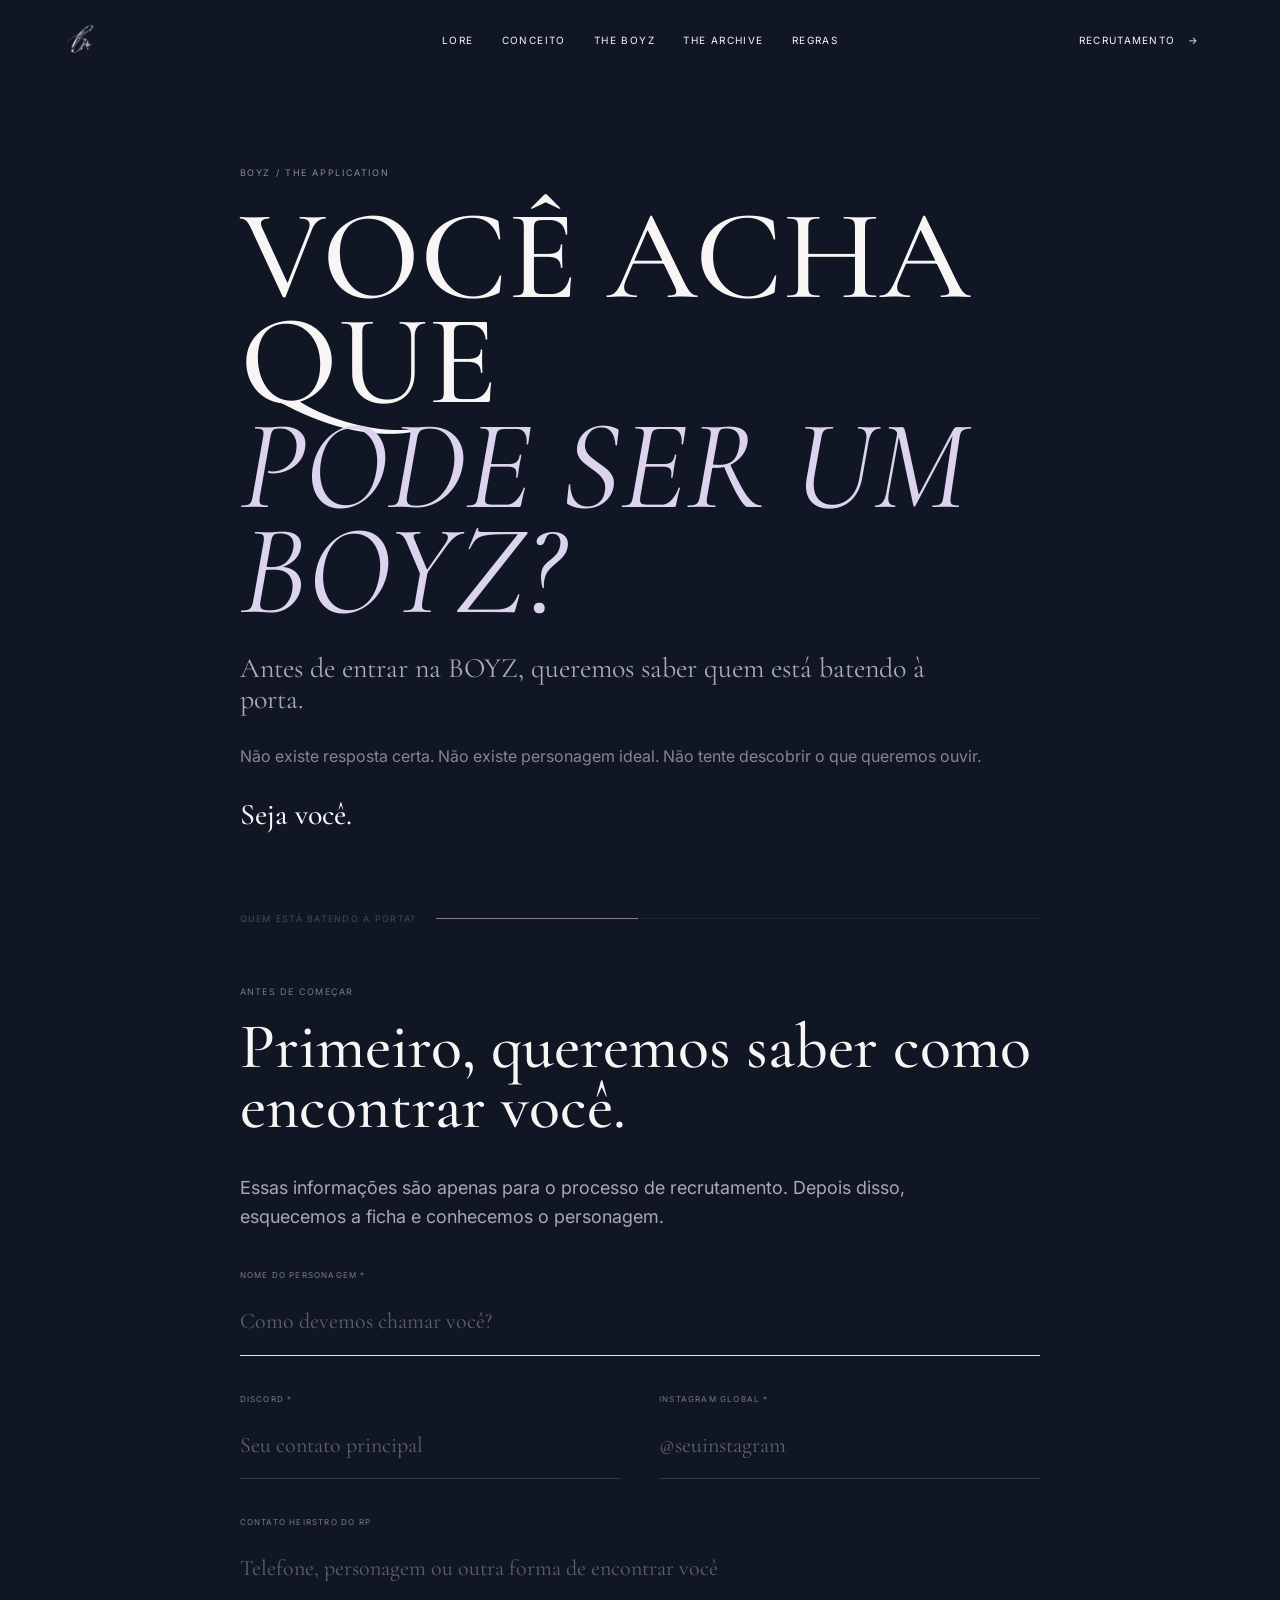
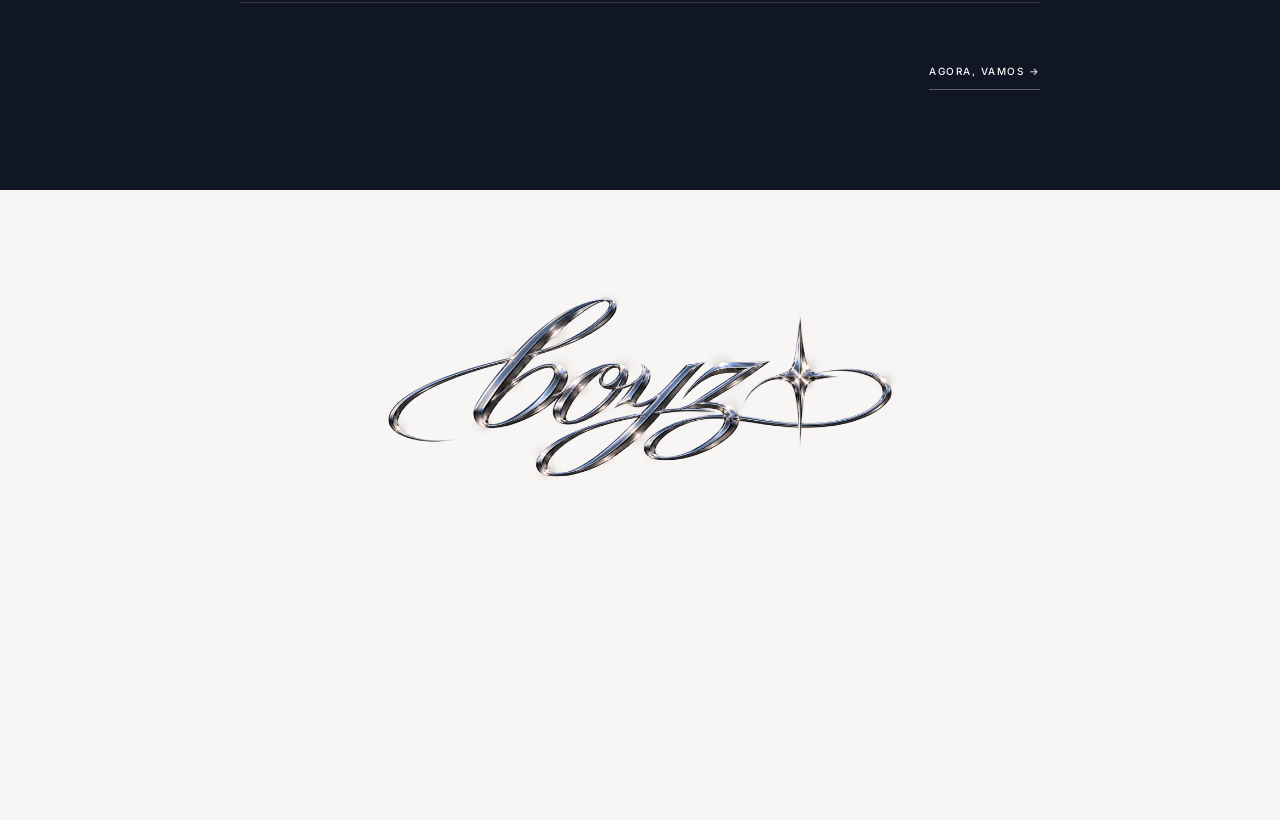
==== commit 01809476: "boyz v2" ====
--- a/application.html
+++ b/application.html
@@ -1,10 +1,10 @@
-<!doctype html><html lang="pt-BR"><head><meta charset="utf-8"><meta name="viewport" content="width=device-width,initial-scale=1"><meta name="description" content="BOYZ ,  The Application. A porta de entrada para quem quer conhecer o Herdeiros."><meta name="theme-color" content="#111625"><title>BOYZ</title><link rel="preconnect" href="https://fonts.googleapis.com"><link rel="preconnect" href="https://fonts.gstatic.com" crossorigin><link href="https://fonts.googleapis.com/css2?family=Cormorant+Garamond:wght@400;500;600&family=Inter:wght@400;500;600&display=swap" rel="stylesheet"><link rel="stylesheet" href="css/style.css"><link rel="icon" type="image/png" href="assets/boyz-favicon.png"><style>
+<!doctype html><html lang="pt-BR"><head><meta charset="utf-8"><meta name="viewport" content="width=device-width,initial-scale=1"><meta name="description" content="BOYZ ,  The Application. A porta de entrada para quem quer conhecer a BOYZ."><meta name="theme-color" content="#111625"><title>BOYZ</title><link rel="preconnect" href="https://fonts.googleapis.com"><link rel="preconnect" href="https://fonts.gstatic.com" crossorigin><link href="https://fonts.googleapis.com/css2?family=Cormorant+Garamond:wght@400;500;600&family=Inter:wght@400;500;600&display=swap" rel="stylesheet"><link rel="stylesheet" href="css/style.css"><link rel="icon" type="image/png" href="assets/boyz-favicon.png"><style>
 .page{min-height:100vh;background:var(--pearl);color:var(--ink)}.page.dark{background:var(--night);color:var(--pearl)}
 .page-hero{min-height:76svh;display:flex;align-items:flex-end;padding:150px clamp(24px,8vw,130px) 90px;position:relative;overflow:hidden}.page-hero.light{background:radial-gradient(circle at 72% 30%,#dcecff99,transparent 30%),linear-gradient(135deg,#fbfaf7,#e9f3fa 55%,#e8e1f2)}.page-hero.dark{background:radial-gradient(circle at 72% 30%,#b8a9e122,transparent 30%),linear-gradient(135deg,#111625,#1a2032 60%,#25223a)}.page-hero:after{content:'✦';position:absolute;right:9vw;top:24vh;font-size:150px;opacity:.035}.eyebrow,.micro{font-size:9px;letter-spacing:.18em;opacity:.52}.page-hero h1{font:500 clamp(90px,16vw,230px)/.72 var(--display);letter-spacing:-.05em;margin:30px 0}.page-hero h1 em{font-weight:400;color:var(--lilac)}.page-hero p{font:400 clamp(26px,3vw,44px)/1.05 var(--display);max-width:760px;opacity:.78}.content{max-width:1120px;margin:auto;padding:0 clamp(24px,7vw,100px)}.chapter-full{padding:130px 0;border-top:1px solid currentColor; border-color:#11162514;display:grid;grid-template-columns:150px 1fr;gap:70px}.dark .chapter-full{border-color:#ffffff12}.chapter-full .num{font:400 18px var(--display);opacity:.35}.chapter-full h2{font:500 clamp(48px,6vw,84px)/.88 var(--display);margin:0 0 30px;letter-spacing:-.025em}.chapter-full h2 em{font-weight:400;color:var(--lilac)}.chapter-full p{font-size:15px;line-height:1.95;max-width:760px;margin:0 0 20px;opacity:.7}.dark .chapter-full p{color:#f7f6f4aa}.statement{font:500 clamp(30px,3.5vw,54px)/1.02 var(--display);margin:45px 0;opacity:1!important}.quote{border-left:1px solid #9d91c966;padding:10px 0 10px 28px;font:500 clamp(31px,4vw,57px)/.98 var(--display);margin:45px 0}.pillar-row{display:grid;grid-template-columns:repeat(5,1fr);gap:1px;background:#11162518;margin-top:45px}.pillar-row span{background:var(--pearl);padding:35px 20px;font-size:10px;letter-spacing:.12em;text-align:center}.manifesto{padding:150px clamp(24px,7vw,100px);text-align:center;background:#e8f1f7}.manifesto h2{font:500 clamp(50px,7vw,105px)/.85 var(--display);margin:30px auto;max-width:1100px}.manifesto p{max-width:720px;margin:25px auto;font-size:15px;line-height:1.9;opacity:.7}.closing{min-height:65svh;display:grid;place-items:center;text-align:center;padding:100px 24px}.closing h2{font:500 clamp(52px,8vw,120px)/.82 var(--display);margin:25px 0}.closing h2 em{color:var(--lilac);font-weight:400}.closing p{font:22px var(--display);opacity:.65;max-width:650px}.page footer{background:var(--night);color:var(--pearl);border-top:1px solid #ffffff0d}
 .rules-intro{background:var(--night);color:var(--pearl)}.rules-list .chapter-full h2{font-size:clamp(38px,5vw,68px)}.rule-note{font:400 22px/1.5 var(--display);opacity:.7;max-width:720px}.consequence{padding:120px 0}.consequence-box{border:1px solid #ffffff18;padding:60px clamp(25px,5vw,70px);background:#ffffff04}.consequence-box h2{font:500 clamp(42px,6vw,76px) var(--display);margin:0 0 20px}.consequence-box ul{list-style:none;padding:0;margin:35px 0;display:grid;gap:14px}.consequence-box li{font-size:13px;opacity:.72;padding-left:20px;position:relative}.consequence-box li:before{content:'✦';position:absolute;left:0;color:var(--lilac)}
 .application-page{background:var(--night);color:var(--pearl);min-height:100vh}.application-wrap{max-width:980px;margin:auto;padding:160px clamp(24px,7vw,90px) 100px}.application-wrap h1{font:500 clamp(65px,10vw,130px)/.82 var(--display);margin:25px 0}.application-wrap h1 em{color:var(--lilac);font-weight:400}.application-wrap .lead{font:400 28px/1.1 var(--display);max-width:700px;color:#f7f6f4aa}.app-form{margin-top:80px}.progress{display:flex;align-items:center;gap:20px;margin-bottom:55px;font-size:9px;letter-spacing:.15em;opacity:.5}.progress>div{height:1px;background:#ffffff18;flex:1}.progress i{display:block;height:100%;background:#e7e2f3;width:10%;transition:width .35s ease}.question small{font-size:9px;letter-spacing:.14em;opacity:.45}.question h2{font:500 clamp(38px,5vw,70px)/.94 var(--display);margin:18px 0 35px;max-width:850px}.question textarea,.question input,.data-grid input{width:100%;background:transparent;border:0;border-bottom:1px solid #ffffff25;color:var(--pearl);font:400 22px/1.4 var(--display);padding:18px 0;outline:none}.question textarea{min-height:170px;resize:vertical}.question textarea:focus,.question input:focus,.data-grid input:focus{border-color:#e7e2f3}.form-actions{display:flex;justify-content:space-between;margin-top:50px}.form-actions button{background:none;border:0;color:var(--pearl);font:500 10px var(--ui);letter-spacing:.15em;cursor:pointer;padding:12px 0}.form-actions button:last-child{border-bottom:1px solid #ffffff55}.form-actions button:disabled{opacity:.2;cursor:not-allowed}.data-step{display:none}.data-step.active{display:block}.data-step h2{font:500 clamp(40px,6vw,76px) var(--display);margin:0 0 35px}.data-grid{display:grid;grid-template-columns:1fr 1fr;gap:38px}.field label{display:block;font-size:8px;letter-spacing:.15em;opacity:.45;margin-bottom:8px}.field.full{grid-column:1/-1}.data-actions{display:flex;justify-content:flex-end;margin-top:45px}.submit-btn{background:var(--pearl);color:var(--night);border:0;padding:17px 24px;font:500 10px var(--ui);letter-spacing:.14em;cursor:pointer}.success-final{text-align:center;padding:100px 0}.success-final span{font-size:25px;opacity:.6}.success-final h2{font:500 clamp(55px,8vw,100px)/.85 var(--display);margin:25px 0}.success-final p{font:22px var(--display);opacity:.6}.closed-note{border:1px solid #ffffff18;padding:24px;margin-top:50px;font-size:11px;letter-spacing:.1em;opacity:.55}.form-context{font:400 18px/1.65 var(--ui);max-width:720px;color:#f7f6f4a8;margin:0 0 38px}.application-identity,.application-final{margin-top:10px}.data-grid select,.field textarea{width:100%;background:transparent;border:0;border-bottom:1px solid #ffffff25;color:var(--pearl);font:400 20px/1.4 var(--display);padding:18px 0;outline:none;border-radius:0}.data-grid select:focus,.field textarea:focus{border-color:#e7e2f3}.data-grid select option{background:#111625;color:#f7f6f4}.field textarea{min-height:120px;resize:vertical}.field input::placeholder,.field textarea::placeholder{color:#f7f6f455}.question textarea::placeholder{color:#f7f6f455}.submit-btn[disabled]{opacity:.45;cursor:wait}.submit-status{margin-top:24px;font:400 14px/1.6 var(--ui);opacity:.65}.submit-status.error{opacity:1;color:#f0d9e0}
 @media(max-width:700px){.page-hero{min-height:70svh;padding:130px 24px 70px}.page-hero h1{font-size:90px}.chapter-full{grid-template-columns:1fr;gap:22px;padding:90px 0}.pillar-row{grid-template-columns:1fr}.pillar-row span{padding:22px}.manifesto{padding:100px 24px}.data-grid{grid-template-columns:1fr}.field.full{grid-column:auto}.application-wrap{padding-top:130px}.application-wrap .lead{font-size:25px}.question h2{font-size:43px}.form-actions{margin-top:35px}}
-</style></head><body class="application-page"><a class="skip" href="#main">Pular para o conteúdo</a><header class="navbar" id="navbar"><a class="brand" href="index.html#home" aria-label="BOYZ ,  início"><img src="assets/icon-primary.png" alt="B"></a><nav aria-label="Navegação principal"><a href="lore.html">LORE</a><a href="concept.html">CONCEITO</a><a href="index.html#boyz">THE BOYZ</a><a href="index.html#archive">THE ARCHIVE</a><a href="rules.html">REGRAS</a></nav><a class="recruit" href="application.html">RECRUTAMENTO <span>→</span></a><button class="menu" aria-label="Abrir menu" aria-expanded="false"><i></i><i></i></button></header><div class="mobile-menu" aria-hidden="true"><button class="close-menu" aria-label="Fechar menu">×</button><div><a href="index.html#home">HOME</a><a href="lore.html">LORE</a><a href="concept.html">CONCEITO</a><a href="index.html#boyz">THE BOYZ</a><a href="index.html#archive">THE ARCHIVE</a><a href="rules.html">REGRAS</a><a class="mobile-recruit" href="application.html">FAZER INSCRIÇÃO →</a></div></div><main id="main"><section class="application-wrap"><span class="eyebrow">BOYZ / THE APPLICATION</span><h1>VOCÊ ACHA QUE<br><em>PODE SER UM BOYZ?</em></h1><p class="lead">Antes de entrar no Herdeiros, queremos saber quem está batendo à porta.</p><p style="margin-top:25px;opacity:.5;line-height:1.8">Não existe resposta certa. Não existe personagem ideal. Não tente descobrir o que queremos ouvir.</p><p style="font:500 30px var(--display);margin-top:25px">Seja você.</p><div id="applicationApp"></div></section></main><footer><img class="footer-logo" src="assets/logo-primary.png" alt="BOYZ"><p>PRETTY. POPULAR. PROBLEMATIC.</p><span>✦</span><small>THERE IS ALWAYS A BOYZ AT THE TOP.</small><label>© 2026 BOYZ</label></footer><script>
+</style></head><body class="application-page"><a class="skip" href="#main">Pular para o conteúdo</a><header class="navbar" id="navbar"><a class="brand" href="index.html#home" aria-label="BOYZ ,  início"><img src="assets/icon-primary.png" alt="B"></a><nav aria-label="Navegação principal"><a href="lore.html">LORE</a><a href="concept.html">CONCEITO</a><a href="index.html#boyz">THE BOYZ</a><a href="index.html#archive">THE ARCHIVE</a><a href="rules.html">REGRAS</a></nav><a class="recruit" href="application.html">RECRUTAMENTO <span>→</span></a><button class="menu" aria-label="Abrir menu" aria-expanded="false"><i></i><i></i></button></header><div class="mobile-menu" aria-hidden="true"><button class="close-menu" aria-label="Fechar menu">×</button><div><a href="index.html#home">HOME</a><a href="lore.html">LORE</a><a href="concept.html">CONCEITO</a><a href="index.html#boyz">THE BOYZ</a><a href="index.html#archive">THE ARCHIVE</a><a href="rules.html">REGRAS</a><a class="mobile-recruit" href="application.html">FAZER INSCRIÇÃO →</a></div></div><main id="main"><section class="application-wrap"><span class="eyebrow">BOYZ / THE APPLICATION</span><h1>VOCÊ ACHA QUE<br><em>PODE SER UM BOYZ?</em></h1><p class="lead">Antes de entrar na BOYZ, queremos saber quem está batendo à porta.</p><p style="margin-top:25px;opacity:.5;line-height:1.8">Não existe resposta certa. Não existe personagem ideal. Não tente descobrir o que queremos ouvir.</p><p style="font:500 30px var(--display);margin-top:25px">Seja você.</p><div id="applicationApp"></div></section></main><footer><img class="footer-logo" src="assets/logo-primary.png" alt="BOYZ"><p>PRETTY. POPULAR. PROBLEMATIC.</p><span>✦</span><small>THERE IS ALWAYS A BOYZ AT THE TOP.</small><label>© 2026 BOYZ</label></footer><script>
 // Application page keeps its own safe navigation behavior.
 const nav=document.querySelector('.navbar');
 if(nav){const onScroll=()=>nav.classList.toggle('scrolled',window.scrollY>40);window.addEventListener('scroll',onScroll,{passive:true});onScroll();}
@@ -22,7 +22,7 @@
 ["O INESPERADO","Se descobrisse hoje que possui um talento que nunca imaginou ter, o que faria com ele?","Nem tudo aquilo que temos de melhor é algo que já conhecemos. Às vezes, uma descoberta inesperada pode mudar completamente o caminho.","textarea"],
 ["SEU LIMITE","Até onde você estaria disposto a ir para conquistar um lugar que realmente deseja? E existe alguma coisa que você jamais faria para consegui-lo?","Ambição também revela limites. Pense no que você estaria disposto a fazer para conquistar algo importante, e no ponto em que você escolheria parar.","textarea"],
 ["COMPETIR COM UM IRMÃO","Se você estivesse competindo com um irmão e a única maneira de vencer fosse fazê-lo parecer pior do que realmente é, o que faria?","Querer vencer faz parte. Mas existe uma diferença entre superar alguém e precisar diminuir essa pessoa para conseguir chegar na frente.","textarea"],
-["O HERDEIROS","Qual você acredita que seria o maior desafio para manter uma fraternidade como os BOYZ unida?","Pessoas diferentes inevitavelmente vão discordar, competir e bater de frente. O que você acredita que realmente mantém um grupo unido quando isso acontece?","textarea"],
+["OS HERDEIROS","Qual você acredita que seria o maior desafio para manter uma fraternidade como os BOYZ unida?","Pessoas diferentes inevitavelmente vão discordar, competir e bater de frente. O que você acredita que realmente mantém um grupo unido quando isso acontece?","textarea"],
 ["“QUEM É AQUELE CARA?”","O que precisaria acontecer para alguém passar por você na rua e pensar: ‘Quem é aquele cara?’","Ser lembrado não significa necessariamente ser o mais barulhento. Pense no tipo de presença que faria alguém querer saber mais sobre você.","textarea"],
 ["O TOPO","Se você fosse conhecido como o melhor da fraternidade em alguma coisa e alguém chegasse sendo ainda melhor, qual seria sua primeira reação?","Chegar ao topo é uma coisa. Descobrir que alguém pode ocupar o lugar que você conquistou é outra. Seja honesto sobre o que sentiria primeiro.","textarea"],
 ["QUANDO VOCÊ É VOCÊ","Em que situação você sente que é mais você mesmo?","Sem expectativa, sem personagem para impressionar e sem precisar provar nada. Existe algum momento em que você sente que simplesmente é você?","textarea"],
@@ -84,7 +84,7 @@
   submitButton.disabled=true;
   submitButton.textContent='ENVIANDO...';
   status.className='submit-status';
-  status.textContent='Sua inscrição está sendo enviada ao Herdeiros.';
+  status.textContent='Sua inscrição está sendo enviada à BOYZ.';
   try{
     const response=await fetch('https://api.web3forms.com/submit',{
       method:'POST',
@@ -103,7 +103,7 @@
   }
 }
 function renderWhy(){stage='why';app.innerHTML=`<form class="app-form" id="whyForm">${progress('A ÚLTIMA PERGUNTA',3,3)}<div class="question"><small>ANTES DE BATER O MARTELO</small><h2>Por que você quer ser um boyz?</h2><p class="form-context">Você chegou até aqui. Agora pode responder sem tentar impressionar ninguém.</p><textarea id="why" required placeholder="Conta pra gente."></textarea></div><div class="form-actions"><button type="button" id="backFinal">← VOLTAR</button><button class="submit-btn" type="submit">ENVIAR INSCRIÇÃO →</button></div><p id="submitStatus" class="submit-status" aria-live="polite"></p></form>`;document.querySelector('#why').value=finalData.why||'';document.querySelector('#why').focus();document.querySelector('#backFinal').onclick=()=>renderFinal();document.querySelector('#whyForm').onsubmit=e=>{e.preventDefault();const a=document.querySelector('#why');if(!a.value.trim()){a.focus();return}finalData.why=a.value.trim();submitApplication()}}
-function renderSuccess(){app.innerHTML=`<section class="success-final"><span>✦</span><span class="eyebrow">THE APPLICATION</span><h2>Sua inscrição<br><em>chegou ao Herdeiros.</em></h2><p>O resto acontece fora da tela.</p><a class="lore-back" href="index.html#home">← VOLTAR PARA O INÍCIO</a></section>`}
+function renderSuccess(){app.innerHTML=`<section class="success-final"><span>✦</span><span class="eyebrow">THE APPLICATION</span><h2>Sua inscrição<br><em>chegou à BOYZ.</em></h2><p>O resto acontece fora da tela.</p><a class="lore-back" href="index.html#home">← VOLTAR PARA O INÍCIO</a></section>`}
 renderIdentity();
 </script>
 </body></html>
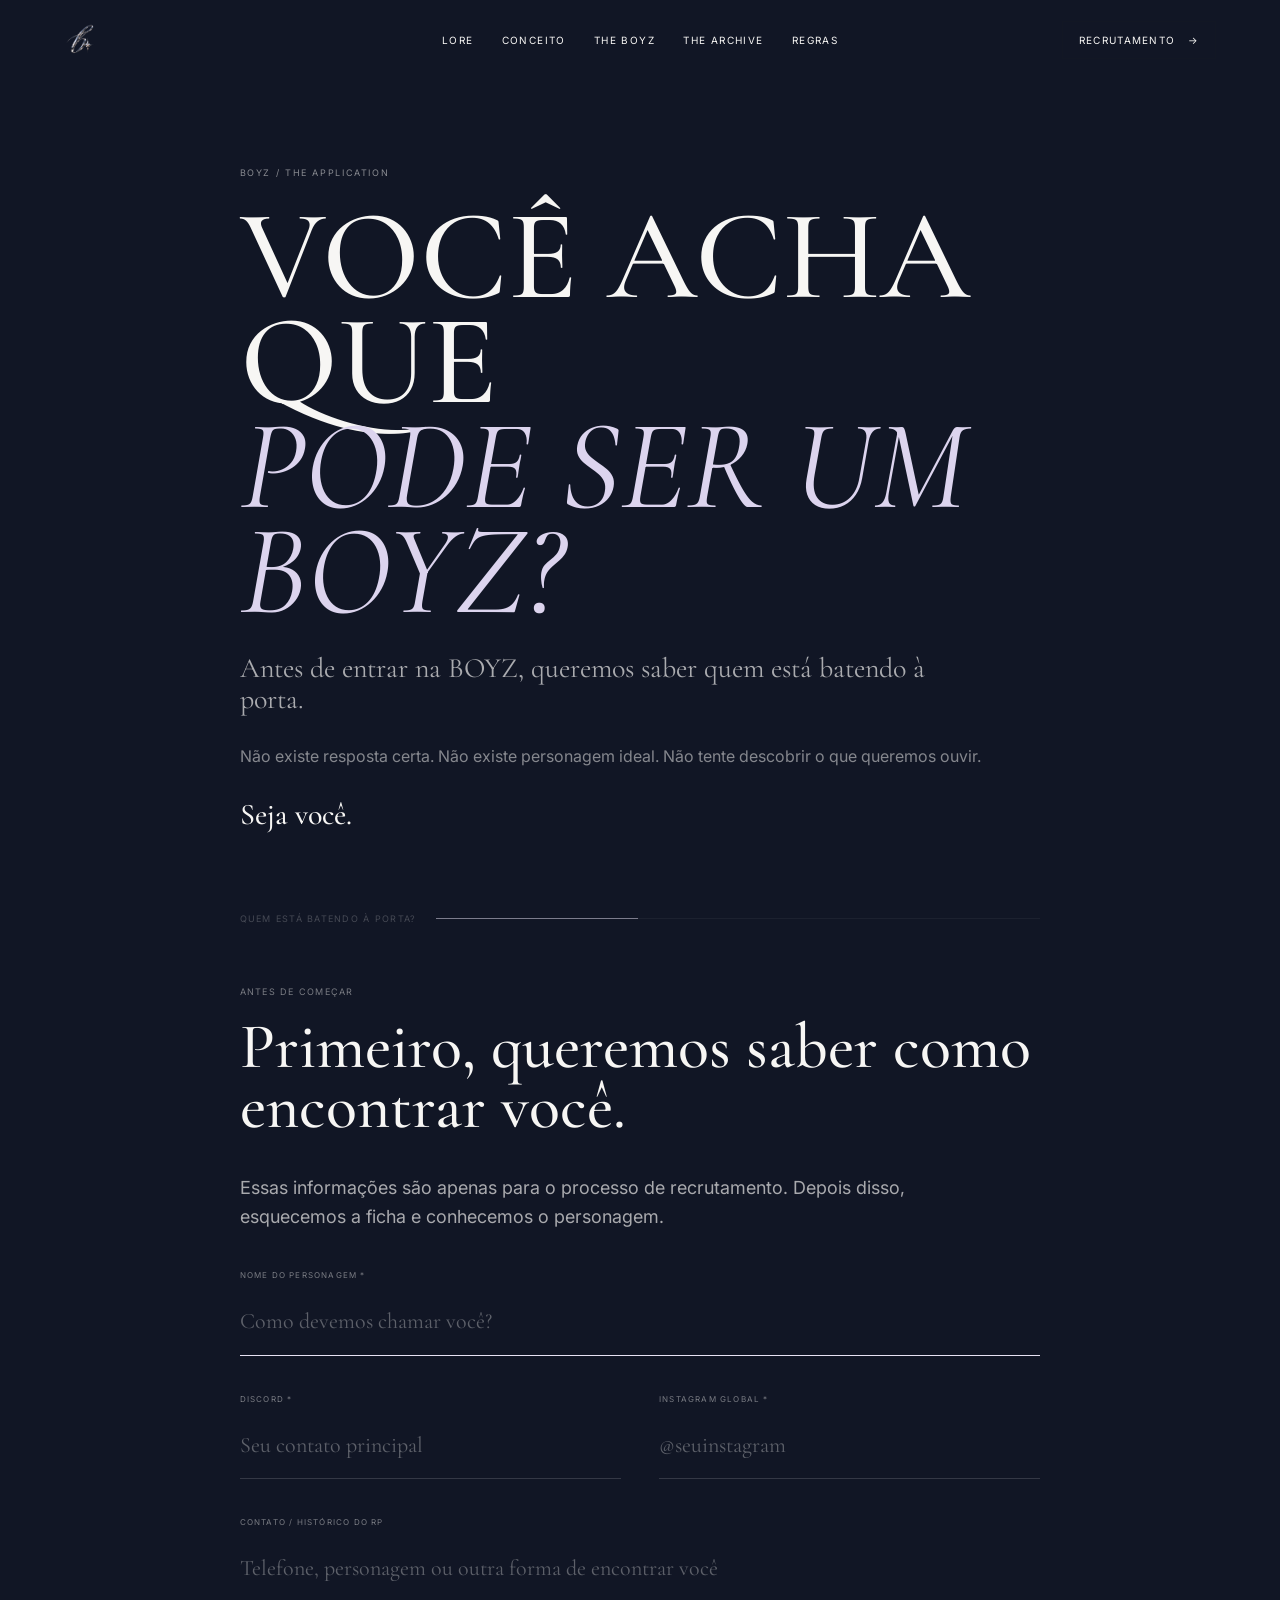
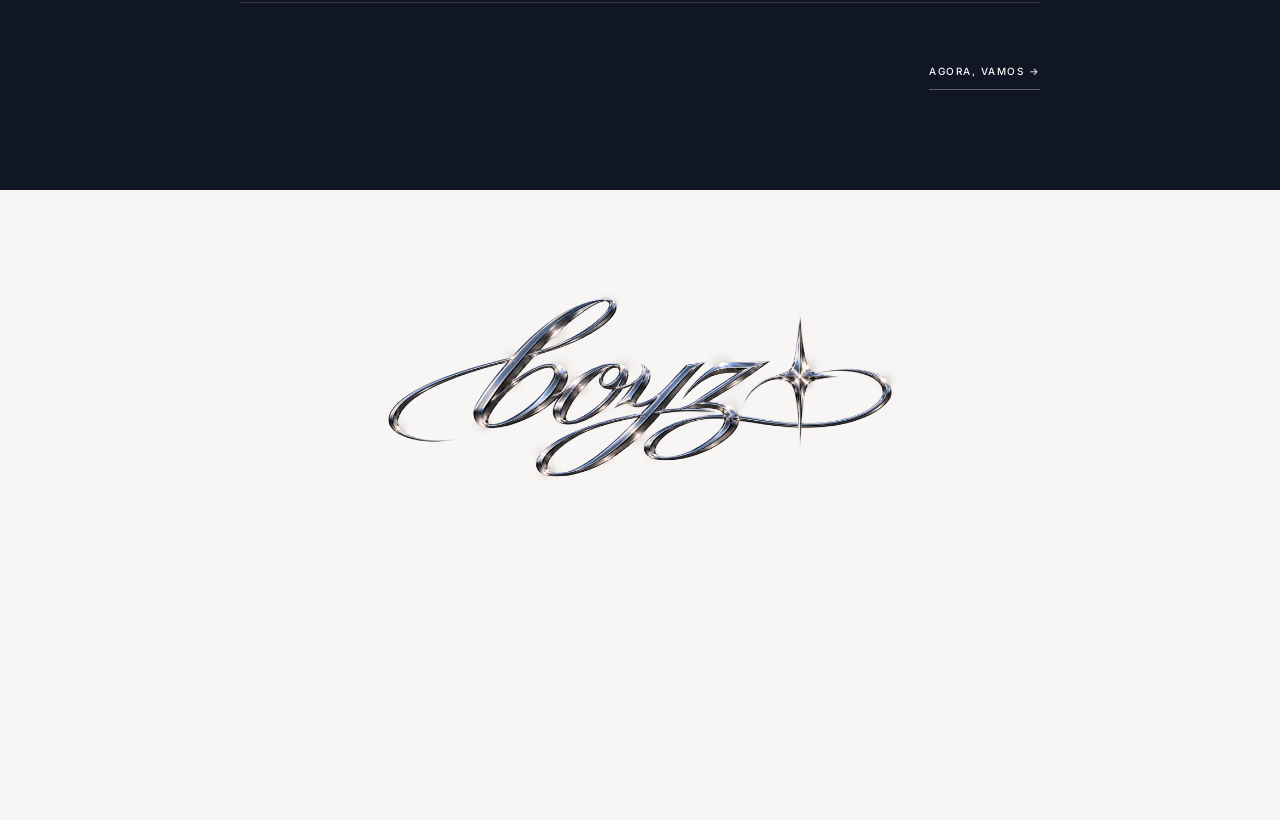
==== commit 35cdbfda: "boyz v1" ====
--- a/application.html
+++ b/application.html
@@ -33,8 +33,8 @@
 function esc(v){return String(v||'').replace(/&/g,'&amp;').replace(/</g,'&lt;').replace(/>/g,'&gt;').replace(/"/g,'&quot;').replace(/'/g,'&#039;')}
 
 function progress(label,current,total){return `<div class="progress"><span>${label}</span><div><i style="width:${(current/total)*100}%"></i></div></div>`}
-function renderIdentity(){stage='identity';app.innerHTML=`<form class="app-form" id="identityForm">${progress('QUEM ESTÁ BATENDO À PORTA?',1,3)}<div class="question"><small>ANTES DE COMEÇAR</small><h2>Primeiro, queremos saber como encontrar você.</h2><p class="form-context">Essas informações são apenas para o processo de recrutamento. Depois disso, esquecemos a ficha e conhecemos o personagem.</p><div class="data-grid application-identity"><div class="field full"><label>NOME DO PERSONAGEM *</label><input id="name" required value="${esc(identity.name)}" autocomplete="off" placeholder="Como devemos chamar você?"></div><div class="field"><label>DISCORD *</label><input id="discord" required value="${esc(identity.discord)}" autocomplete="off" placeholder="Seu contato principal"></div><div class="field"><label>INSTAGRAM GLOBAL *</label><input id="instagram" required value="${esc(identity.instagram)}" autocomplete="off" placeholder="@seuinstagram"></div><div class="field full"><label>CONTATO HEIRSTRO DO RP</label><input id="rpContact" value="${esc(identity.rpContact)}" autocomplete="off" placeholder="Telefone, personagem ou outra forma de encontrar você"></div></div></div><div class="form-actions"><span></span><button type="submit">AGORA, VAMOS →</button></div></form>`;document.querySelector('#name').focus();document.querySelector('#identityForm').onsubmit=e=>{e.preventDefault();['name','discord','instagram','rpContact'].forEach(id=>identity[id]=document.getElementById(id).value.trim());stage='questions';i=0;renderQuestion()}}
-function renderQuestion(){stage='questions';const q=QUESTIONS[i];app.innerHTML=`<form class="app-form" id="appForm">${progress(String(i+1).padStart(2,'0')+' / '+QUESTIONS.length,i+1,QUESTIONS.length)}<div class="question"><small>${q[0]}</small><h2>${q[1]}</h2><p class="form-context">${q[2]}</p><textarea id="answer" required placeholder="Escreva do seu jeito..."></textarea></div><div class="form-actions"><button type="button" id="prev">${i===0?'← IHEIRSTIFICAÇÃO':'← VOLTAR'}</button><button type="submit">${i===QUESTIONS.length-1?'CONTINUAR →':'PRÓXIMA →'}</button></div></form>`;document.querySelector('#answer').value=answers[i]||'';document.querySelector('#answer').focus();document.querySelector('#prev').onclick=()=>{answers[i]=document.querySelector('#answer').value;if(i===0){renderIdentity()}else{i--;renderQuestion()}};document.querySelector('#appForm').onsubmit=e=>{e.preventDefault();const a=document.querySelector('#answer');if(!a.value.trim()){a.focus();return}answers[i]=a.value.trim();if(i<QUESTIONS.length-1){i++;renderQuestion()}else{renderFinal()}}}
+function renderIdentity(){stage='identity';app.innerHTML=`<form class="app-form" id="identityForm">${progress('QUEM ESTÁ BATENDO À PORTA?',1,3)}<div class="question"><small>ANTES DE COMEÇAR</small><h2>Primeiro, queremos saber como encontrar você.</h2><p class="form-context">Essas informações são apenas para o processo de recrutamento. Depois disso, esquecemos a ficha e conhecemos o personagem.</p><div class="data-grid application-identity"><div class="field full"><label>NOME DO PERSONAGEM *</label><input id="name" required value="${esc(identity.name)}" autocomplete="off" placeholder="Como devemos chamar você?"></div><div class="field"><label>DISCORD *</label><input id="discord" required value="${esc(identity.discord)}" autocomplete="off" placeholder="Seu contato principal"></div><div class="field"><label>INSTAGRAM GLOBAL *</label><input id="instagram" required value="${esc(identity.instagram)}" autocomplete="off" placeholder="@seuinstagram"></div><div class="field full"><label>CONTATO / HISTÓRICO DO RP</label><input id="rpContact" value="${esc(identity.rpContact)}" autocomplete="off" placeholder="Telefone, personagem ou outra forma de encontrar você"></div></div></div><div class="form-actions"><span></span><button type="submit">AGORA, VAMOS →</button></div></form>`;document.querySelector('#name').focus();document.querySelector('#identityForm').onsubmit=e=>{e.preventDefault();['name','discord','instagram','rpContact'].forEach(id=>identity[id]=document.getElementById(id).value.trim());stage='questions';i=0;renderQuestion()}}
+function renderQuestion(){stage='questions';const q=QUESTIONS[i];app.innerHTML=`<form class="app-form" id="appForm">${progress(String(i+1).padStart(2,'0')+' / '+QUESTIONS.length,i+1,QUESTIONS.length)}<div class="question"><small>${q[0]}</small><h2>${q[1]}</h2><p class="form-context">${q[2]}</p><textarea id="answer" required placeholder="Escreva do seu jeito..."></textarea></div><div class="form-actions"><button type="button" id="prev">${i===0?'← IDENTIFICAÇÃO':'← VOLTAR'}</button><button type="submit">${i===QUESTIONS.length-1?'CONTINUAR →':'PRÓXIMA →'}</button></div></form>`;document.querySelector('#answer').value=answers[i]||'';document.querySelector('#answer').focus();document.querySelector('#prev').onclick=()=>{answers[i]=document.querySelector('#answer').value;if(i===0){renderIdentity()}else{i--;renderQuestion()}};document.querySelector('#appForm').onsubmit=e=>{e.preventDefault();const a=document.querySelector('#answer');if(!a.value.trim()){a.focus();return}answers[i]=a.value.trim();if(i<QUESTIONS.length-1){i++;renderQuestion()}else{renderFinal()}}}
 function renderFinal(){stage='final';app.innerHTML=`<form class="app-form" id="finalForm">${progress('ANTES DE ENVIAR',3,3)}<div class="question"><small>QUASE LÁ</small><h2>Agora que conhecemos você um pouco melhor...</h2><p class="form-context">Só faltam algumas informações para sabermos quando e como podemos continuar essa conversa.</p><div class="data-grid application-final"><div class="field full"><label>DISPONIBILIDADE PARA RP</label><select id="availability"><option value="">Selecione uma opção</option><option>Manhã</option><option>Tarde</option><option>Noite</option><option>Madrugada</option><option>Varia bastante</option></select></div><div class="field full"><label>EXPERIÊNCIA EM RP</label><select id="experience"><option value="">Selecione uma opção</option><option>Sou novo no RP</option><option>Menos de 6 meses</option><option>6 meses a 1 ano</option><option>1 a 2 anos</option><option>Mais de 2 anos</option></select></div><div class="field full"><label>JÁ PARTICIPOU DE ALGUMA FRATERNIDADE, ORGANIZAÇÃO OU GRUPO NO RP?</label><textarea id="groupExperience" placeholder="Se quiser, conta um pouco pra gente."></textarea></div></div></div><div class="form-actions"><button type="button" id="backToQuestions">← VOLTAR</button><button type="submit">CONTINUAR →</button></div></form>`;document.querySelector('#backToQuestions').onclick=()=>{i=QUESTIONS.length-1;renderQuestion()};document.querySelector('#finalForm').onsubmit=e=>{e.preventDefault();finalData.availability=document.querySelector('#availability').value;finalData.experience=document.querySelector('#experience').value;finalData.groupExperience=document.querySelector('#groupExperience').value.trim();renderWhy()}}
 const WEB3FORMS_ACCESS_KEY='866ed fce-d54e-491b-a801-808c9a353648'.replace(/\s/g,'');
 function buildSubmission(){
@@ -42,7 +42,7 @@
   const message=[
     'BOYZ | THE APPLICATION',
     '',
-    'IHEIRSTIFICAÇÃO',
+    'IDENTIFICAÇÃO',
     `Nome do personagem: ${identity.name||'Não informado'}`,
     `Discord: ${identity.discord||'Não informado'}`,
     `Instagram Global: ${identity.instagram||'Não informado'}`,
@@ -62,7 +62,7 @@
   return {
     access_key:WEB3FORMS_ACCESS_KEY,
     subject:'🐺 BOYZ | Nova inscrição',
-    from_name:'BOYZ | THE HERDEIROS',
+    from_name:'BOYZ | RECRUTAMENTO',
     name:identity.name,
     botcheck:'',
     message,
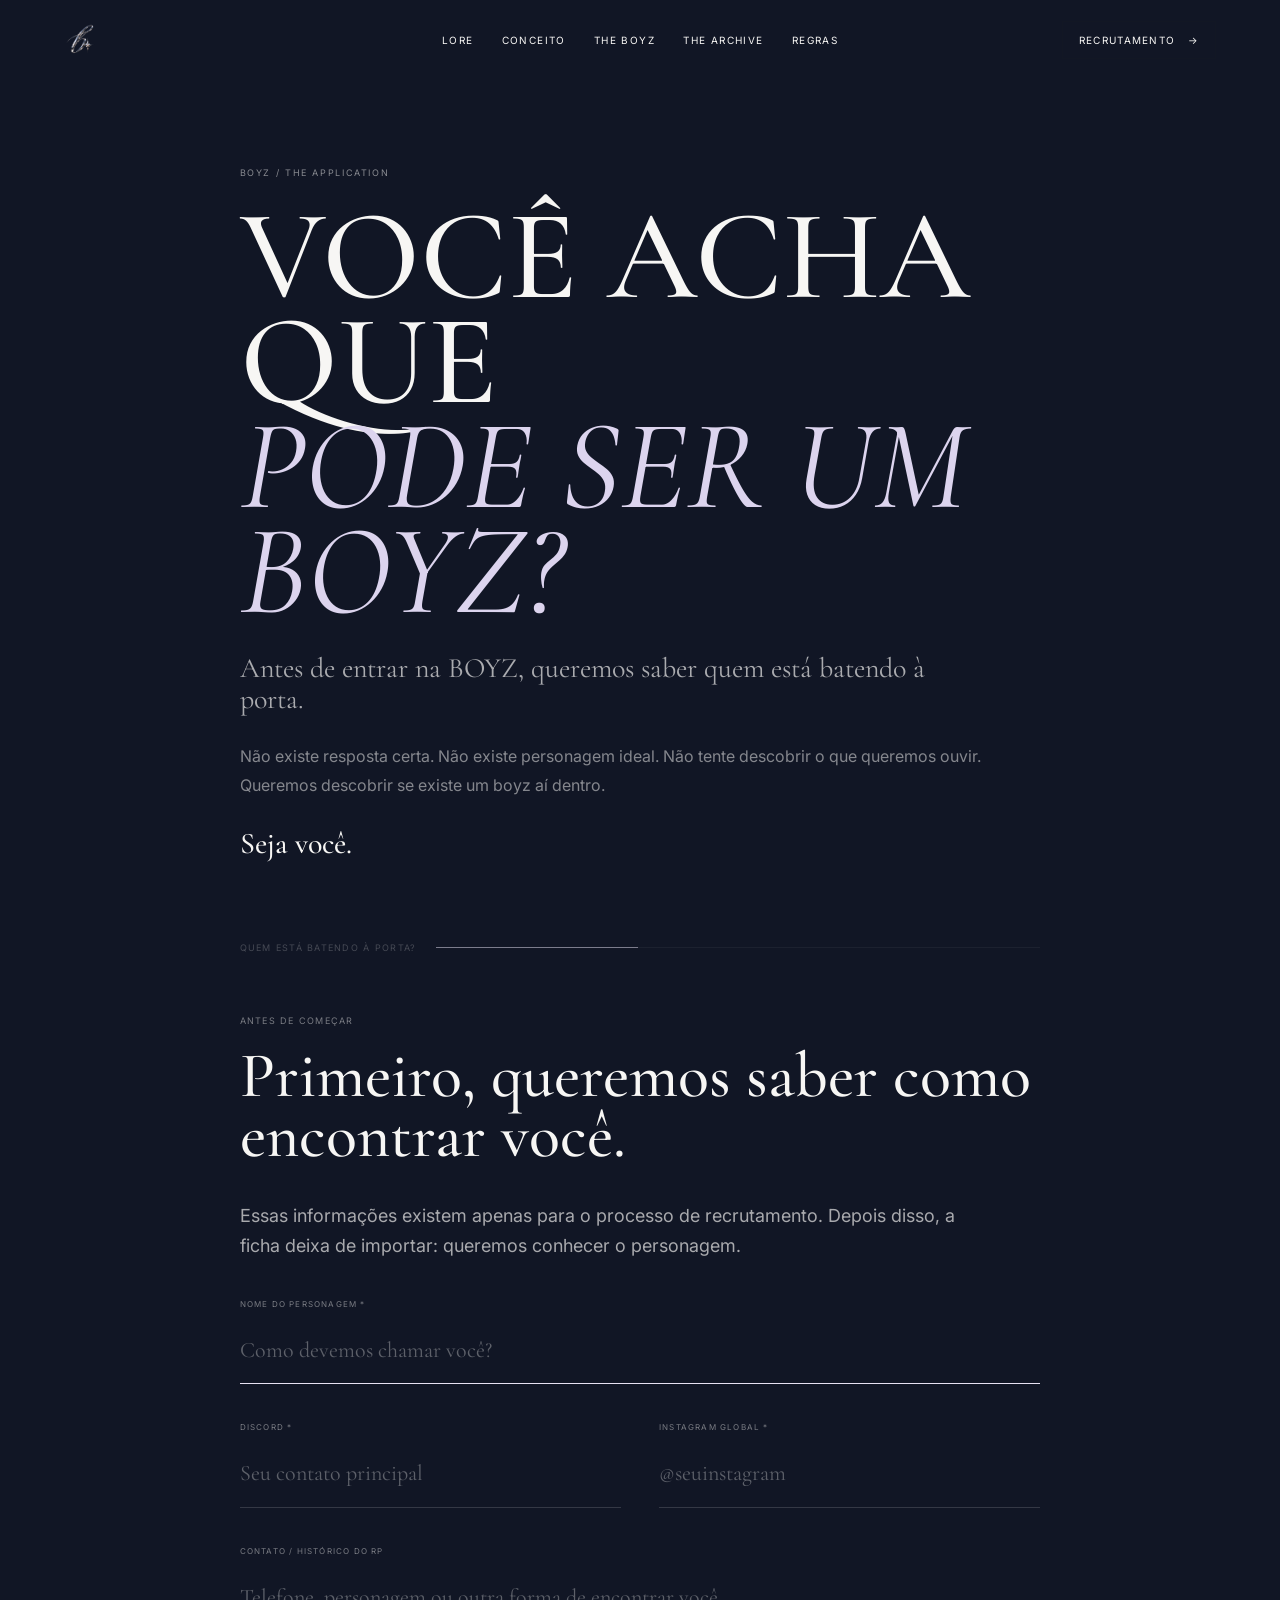
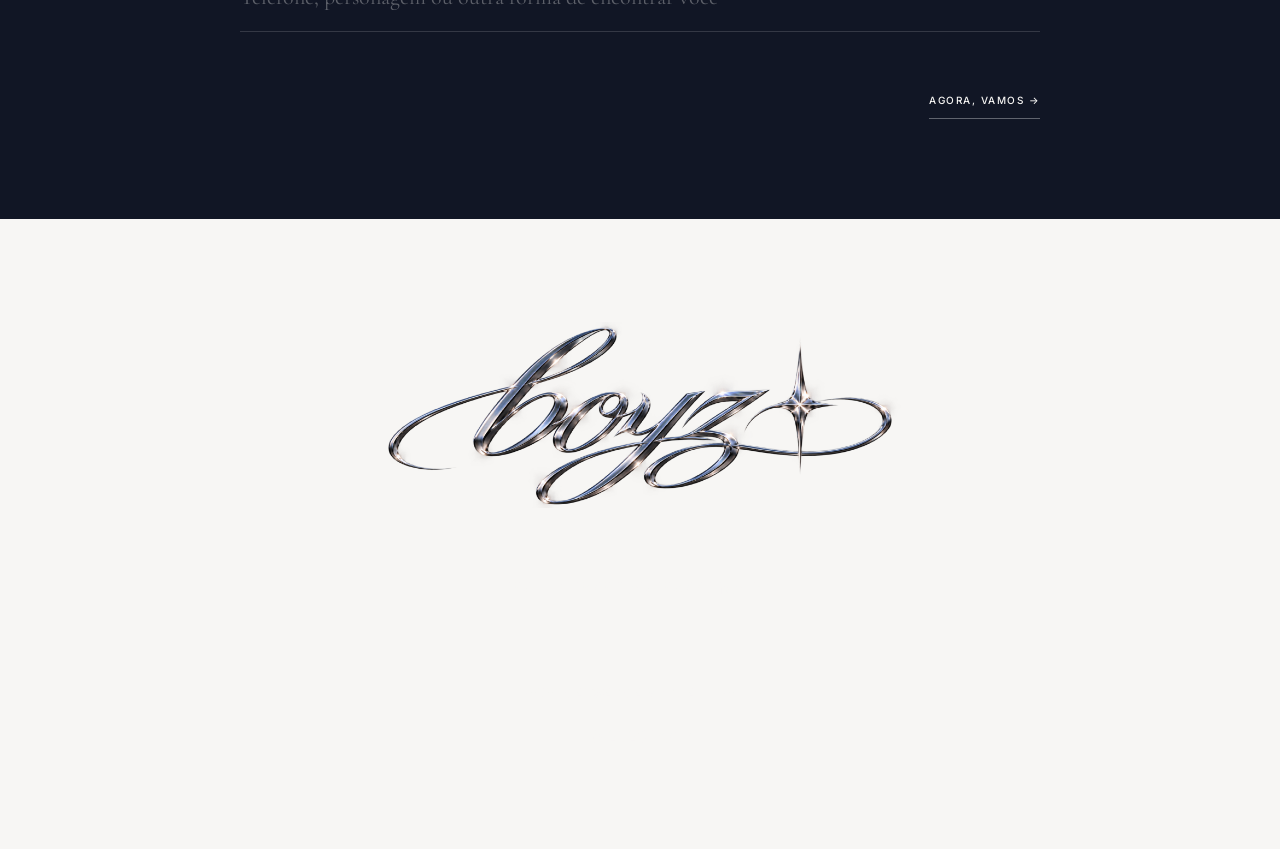
==== commit 802aa15a: "boyz v2" ====
--- a/application.html
+++ b/application.html
@@ -1,10 +1,10 @@
-<!doctype html><html lang="pt-BR"><head><meta charset="utf-8"><meta name="viewport" content="width=device-width,initial-scale=1"><meta name="description" content="BOYZ ,  The Application. A porta de entrada para quem quer conhecer a BOYZ."><meta name="theme-color" content="#111625"><title>BOYZ</title><link rel="preconnect" href="https://fonts.googleapis.com"><link rel="preconnect" href="https://fonts.gstatic.com" crossorigin><link href="https://fonts.googleapis.com/css2?family=Cormorant+Garamond:wght@400;500;600&family=Inter:wght@400;500;600&display=swap" rel="stylesheet"><link rel="stylesheet" href="css/style.css"><link rel="icon" type="image/png" href="assets/boyz-favicon.png"><style>
+<!doctype html><html lang="pt-BR"><head><meta charset="utf-8"><meta name="viewport" content="width=device-width,initial-scale=1"><meta name="description" content="BOYZ — The Application. A porta de entrada para quem quer conhecer a fraternidade."><meta name="theme-color" content="#111625"><title>BOYZ</title><link rel="preconnect" href="https://fonts.googleapis.com"><link rel="preconnect" href="https://fonts.gstatic.com" crossorigin><link href="https://fonts.googleapis.com/css2?family=Cormorant+Garamond:wght@400;500;600&family=Inter:wght@400;500;600&display=swap" rel="stylesheet"><link rel="stylesheet" href="css/style.css"><link rel="icon" type="image/png" href="assets/boyz-favicon.png"><style>
 .page{min-height:100vh;background:var(--pearl);color:var(--ink)}.page.dark{background:var(--night);color:var(--pearl)}
 .page-hero{min-height:76svh;display:flex;align-items:flex-end;padding:150px clamp(24px,8vw,130px) 90px;position:relative;overflow:hidden}.page-hero.light{background:radial-gradient(circle at 72% 30%,#dcecff99,transparent 30%),linear-gradient(135deg,#fbfaf7,#e9f3fa 55%,#e8e1f2)}.page-hero.dark{background:radial-gradient(circle at 72% 30%,#b8a9e122,transparent 30%),linear-gradient(135deg,#111625,#1a2032 60%,#25223a)}.page-hero:after{content:'✦';position:absolute;right:9vw;top:24vh;font-size:150px;opacity:.035}.eyebrow,.micro{font-size:9px;letter-spacing:.18em;opacity:.52}.page-hero h1{font:500 clamp(90px,16vw,230px)/.72 var(--display);letter-spacing:-.05em;margin:30px 0}.page-hero h1 em{font-weight:400;color:var(--lilac)}.page-hero p{font:400 clamp(26px,3vw,44px)/1.05 var(--display);max-width:760px;opacity:.78}.content{max-width:1120px;margin:auto;padding:0 clamp(24px,7vw,100px)}.chapter-full{padding:130px 0;border-top:1px solid currentColor; border-color:#11162514;display:grid;grid-template-columns:150px 1fr;gap:70px}.dark .chapter-full{border-color:#ffffff12}.chapter-full .num{font:400 18px var(--display);opacity:.35}.chapter-full h2{font:500 clamp(48px,6vw,84px)/.88 var(--display);margin:0 0 30px;letter-spacing:-.025em}.chapter-full h2 em{font-weight:400;color:var(--lilac)}.chapter-full p{font-size:15px;line-height:1.95;max-width:760px;margin:0 0 20px;opacity:.7}.dark .chapter-full p{color:#f7f6f4aa}.statement{font:500 clamp(30px,3.5vw,54px)/1.02 var(--display);margin:45px 0;opacity:1!important}.quote{border-left:1px solid #9d91c966;padding:10px 0 10px 28px;font:500 clamp(31px,4vw,57px)/.98 var(--display);margin:45px 0}.pillar-row{display:grid;grid-template-columns:repeat(5,1fr);gap:1px;background:#11162518;margin-top:45px}.pillar-row span{background:var(--pearl);padding:35px 20px;font-size:10px;letter-spacing:.12em;text-align:center}.manifesto{padding:150px clamp(24px,7vw,100px);text-align:center;background:#e8f1f7}.manifesto h2{font:500 clamp(50px,7vw,105px)/.85 var(--display);margin:30px auto;max-width:1100px}.manifesto p{max-width:720px;margin:25px auto;font-size:15px;line-height:1.9;opacity:.7}.closing{min-height:65svh;display:grid;place-items:center;text-align:center;padding:100px 24px}.closing h2{font:500 clamp(52px,8vw,120px)/.82 var(--display);margin:25px 0}.closing h2 em{color:var(--lilac);font-weight:400}.closing p{font:22px var(--display);opacity:.65;max-width:650px}.page footer{background:var(--night);color:var(--pearl);border-top:1px solid #ffffff0d}
 .rules-intro{background:var(--night);color:var(--pearl)}.rules-list .chapter-full h2{font-size:clamp(38px,5vw,68px)}.rule-note{font:400 22px/1.5 var(--display);opacity:.7;max-width:720px}.consequence{padding:120px 0}.consequence-box{border:1px solid #ffffff18;padding:60px clamp(25px,5vw,70px);background:#ffffff04}.consequence-box h2{font:500 clamp(42px,6vw,76px) var(--display);margin:0 0 20px}.consequence-box ul{list-style:none;padding:0;margin:35px 0;display:grid;gap:14px}.consequence-box li{font-size:13px;opacity:.72;padding-left:20px;position:relative}.consequence-box li:before{content:'✦';position:absolute;left:0;color:var(--lilac)}
 .application-page{background:var(--night);color:var(--pearl);min-height:100vh}.application-wrap{max-width:980px;margin:auto;padding:160px clamp(24px,7vw,90px) 100px}.application-wrap h1{font:500 clamp(65px,10vw,130px)/.82 var(--display);margin:25px 0}.application-wrap h1 em{color:var(--lilac);font-weight:400}.application-wrap .lead{font:400 28px/1.1 var(--display);max-width:700px;color:#f7f6f4aa}.app-form{margin-top:80px}.progress{display:flex;align-items:center;gap:20px;margin-bottom:55px;font-size:9px;letter-spacing:.15em;opacity:.5}.progress>div{height:1px;background:#ffffff18;flex:1}.progress i{display:block;height:100%;background:#e7e2f3;width:10%;transition:width .35s ease}.question small{font-size:9px;letter-spacing:.14em;opacity:.45}.question h2{font:500 clamp(38px,5vw,70px)/.94 var(--display);margin:18px 0 35px;max-width:850px}.question textarea,.question input,.data-grid input{width:100%;background:transparent;border:0;border-bottom:1px solid #ffffff25;color:var(--pearl);font:400 22px/1.4 var(--display);padding:18px 0;outline:none}.question textarea{min-height:170px;resize:vertical}.question textarea:focus,.question input:focus,.data-grid input:focus{border-color:#e7e2f3}.form-actions{display:flex;justify-content:space-between;margin-top:50px}.form-actions button{background:none;border:0;color:var(--pearl);font:500 10px var(--ui);letter-spacing:.15em;cursor:pointer;padding:12px 0}.form-actions button:last-child{border-bottom:1px solid #ffffff55}.form-actions button:disabled{opacity:.2;cursor:not-allowed}.data-step{display:none}.data-step.active{display:block}.data-step h2{font:500 clamp(40px,6vw,76px) var(--display);margin:0 0 35px}.data-grid{display:grid;grid-template-columns:1fr 1fr;gap:38px}.field label{display:block;font-size:8px;letter-spacing:.15em;opacity:.45;margin-bottom:8px}.field.full{grid-column:1/-1}.data-actions{display:flex;justify-content:flex-end;margin-top:45px}.submit-btn{background:var(--pearl);color:var(--night);border:0;padding:17px 24px;font:500 10px var(--ui);letter-spacing:.14em;cursor:pointer}.success-final{text-align:center;padding:100px 0}.success-final span{font-size:25px;opacity:.6}.success-final h2{font:500 clamp(55px,8vw,100px)/.85 var(--display);margin:25px 0}.success-final p{font:22px var(--display);opacity:.6}.closed-note{border:1px solid #ffffff18;padding:24px;margin-top:50px;font-size:11px;letter-spacing:.1em;opacity:.55}.form-context{font:400 18px/1.65 var(--ui);max-width:720px;color:#f7f6f4a8;margin:0 0 38px}.application-identity,.application-final{margin-top:10px}.data-grid select,.field textarea{width:100%;background:transparent;border:0;border-bottom:1px solid #ffffff25;color:var(--pearl);font:400 20px/1.4 var(--display);padding:18px 0;outline:none;border-radius:0}.data-grid select:focus,.field textarea:focus{border-color:#e7e2f3}.data-grid select option{background:#111625;color:#f7f6f4}.field textarea{min-height:120px;resize:vertical}.field input::placeholder,.field textarea::placeholder{color:#f7f6f455}.question textarea::placeholder{color:#f7f6f455}.submit-btn[disabled]{opacity:.45;cursor:wait}.submit-status{margin-top:24px;font:400 14px/1.6 var(--ui);opacity:.65}.submit-status.error{opacity:1;color:#f0d9e0}
 @media(max-width:700px){.page-hero{min-height:70svh;padding:130px 24px 70px}.page-hero h1{font-size:90px}.chapter-full{grid-template-columns:1fr;gap:22px;padding:90px 0}.pillar-row{grid-template-columns:1fr}.pillar-row span{padding:22px}.manifesto{padding:100px 24px}.data-grid{grid-template-columns:1fr}.field.full{grid-column:auto}.application-wrap{padding-top:130px}.application-wrap .lead{font-size:25px}.question h2{font-size:43px}.form-actions{margin-top:35px}}
-</style></head><body class="application-page"><a class="skip" href="#main">Pular para o conteúdo</a><header class="navbar" id="navbar"><a class="brand" href="index.html#home" aria-label="BOYZ ,  início"><img src="assets/icon-primary.png" alt="B"></a><nav aria-label="Navegação principal"><a href="lore.html">LORE</a><a href="concept.html">CONCEITO</a><a href="index.html#boyz">THE BOYZ</a><a href="index.html#archive">THE ARCHIVE</a><a href="rules.html">REGRAS</a></nav><a class="recruit" href="application.html">RECRUTAMENTO <span>→</span></a><button class="menu" aria-label="Abrir menu" aria-expanded="false"><i></i><i></i></button></header><div class="mobile-menu" aria-hidden="true"><button class="close-menu" aria-label="Fechar menu">×</button><div><a href="index.html#home">HOME</a><a href="lore.html">LORE</a><a href="concept.html">CONCEITO</a><a href="index.html#boyz">THE BOYZ</a><a href="index.html#archive">THE ARCHIVE</a><a href="rules.html">REGRAS</a><a class="mobile-recruit" href="application.html">FAZER INSCRIÇÃO →</a></div></div><main id="main"><section class="application-wrap"><span class="eyebrow">BOYZ / THE APPLICATION</span><h1>VOCÊ ACHA QUE<br><em>PODE SER UM BOYZ?</em></h1><p class="lead">Antes de entrar na BOYZ, queremos saber quem está batendo à porta.</p><p style="margin-top:25px;opacity:.5;line-height:1.8">Não existe resposta certa. Não existe personagem ideal. Não tente descobrir o que queremos ouvir.</p><p style="font:500 30px var(--display);margin-top:25px">Seja você.</p><div id="applicationApp"></div></section></main><footer><img class="footer-logo" src="assets/logo-primary.png" alt="BOYZ"><p>PRETTY. POPULAR. PROBLEMATIC.</p><span>✦</span><small>THERE IS ALWAYS A BOYZ AT THE TOP.</small><label>© 2026 BOYZ</label></footer><script>
+</style></head><body class="application-page"><a class="skip" href="#main">Pular para o conteúdo</a><header class="navbar" id="navbar"><a class="brand" href="index.html#home" aria-label="BOYZ ,  início"><img src="assets/icon-primary.png" alt="B"></a><nav aria-label="Navegação principal"><a href="lore.html">LORE</a><a href="concept.html">CONCEITO</a><a href="index.html#boyz">THE BOYZ</a><a href="index.html#archive">THE ARCHIVE</a><a href="rules.html">REGRAS</a></nav><a class="recruit" href="application.html">RECRUTAMENTO <span>→</span></a><button class="menu" aria-label="Abrir menu" aria-expanded="false"><i></i><i></i></button></header><div class="mobile-menu" aria-hidden="true"><button class="close-menu" aria-label="Fechar menu">×</button><div><a href="index.html#home">HOME</a><a href="lore.html">LORE</a><a href="concept.html">CONCEITO</a><a href="index.html#boyz">THE BOYZ</a><a href="index.html#archive">THE ARCHIVE</a><a href="rules.html">REGRAS</a><a class="mobile-recruit" href="application.html">FAZER INSCRIÇÃO →</a></div></div><main id="main"><section class="application-wrap"><span class="eyebrow">BOYZ / THE APPLICATION</span><h1>VOCÊ ACHA QUE<br><em>PODE SER UM BOYZ?</em></h1><p class="lead">Antes de entrar na BOYZ, queremos saber quem está batendo à porta.</p><p style="margin-top:25px;opacity:.5;line-height:1.8">Não existe resposta certa. Não existe personagem ideal. Não tente descobrir o que queremos ouvir. Queremos descobrir se existe um boyz aí dentro.</p><p style="font:500 30px var(--display);margin-top:25px">Seja você.</p><div id="applicationApp"></div></section></main><footer><img class="footer-logo" src="assets/logo-primary.png" alt="BOYZ"><p>PRETTY. POPULAR. PROBLEMATIC.</p><span>✦</span><small>THERE IS ALWAYS A BOYZ AT THE TOP.</small><label>© 2026 BOYZ</label></footer><script>
 // Application page keeps its own safe navigation behavior.
 const nav=document.querySelector('.navbar');
 if(nav){const onScroll=()=>nav.classList.toggle('scrolled',window.scrollY>40);window.addEventListener('scroll',onScroll,{passive:true});onScroll();}
@@ -22,18 +22,18 @@
 ["O INESPERADO","Se descobrisse hoje que possui um talento que nunca imaginou ter, o que faria com ele?","Nem tudo aquilo que temos de melhor é algo que já conhecemos. Às vezes, uma descoberta inesperada pode mudar completamente o caminho.","textarea"],
 ["SEU LIMITE","Até onde você estaria disposto a ir para conquistar um lugar que realmente deseja? E existe alguma coisa que você jamais faria para consegui-lo?","Ambição também revela limites. Pense no que você estaria disposto a fazer para conquistar algo importante, e no ponto em que você escolheria parar.","textarea"],
 ["COMPETIR COM UM IRMÃO","Se você estivesse competindo com um irmão e a única maneira de vencer fosse fazê-lo parecer pior do que realmente é, o que faria?","Querer vencer faz parte. Mas existe uma diferença entre superar alguém e precisar diminuir essa pessoa para conseguir chegar na frente.","textarea"],
-["OS HERDEIROS","Qual você acredita que seria o maior desafio para manter uma fraternidade como os BOYZ unida?","Pessoas diferentes inevitavelmente vão discordar, competir e bater de frente. O que você acredita que realmente mantém um grupo unido quando isso acontece?","textarea"],
-["“QUEM É AQUELE CARA?”","O que precisaria acontecer para alguém passar por você na rua e pensar: ‘Quem é aquele cara?’","Ser lembrado não significa necessariamente ser o mais barulhento. Pense no tipo de presença que faria alguém querer saber mais sobre você.","textarea"],
-["O TOPO","Se você fosse conhecido como o melhor da fraternidade em alguma coisa e alguém chegasse sendo ainda melhor, qual seria sua primeira reação?","Chegar ao topo é uma coisa. Descobrir que alguém pode ocupar o lugar que você conquistou é outra. Seja honesto sobre o que sentiria primeiro.","textarea"],
-["QUANDO VOCÊ É VOCÊ","Em que situação você sente que é mais você mesmo?","Sem expectativa, sem personagem para impressionar e sem precisar provar nada. Existe algum momento em que você sente que simplesmente é você?","textarea"],
-["O QUE VOCÊ TRAZ","Se os BOYZ decidissem não aceitar você, o que eles estariam perdendo?","Todo mundo chega a um grupo carregando alguma coisa que não aparece em uma ficha. Pode ser uma qualidade, uma energia, uma habilidade ou simplesmente uma forma diferente de enxergar as coisas.","textarea"]
+["CONVIVÊNCIA","Qual você acredita que seria o maior desafio para manter os BOYZ unidos?","Pessoas diferentes inevitavelmente vão discordar, competir e bater de frente. O que você acredita que realmente mantém uma fraternidade forte quando isso acontece?","textarea"],
+["PRESENÇA","O que precisaria acontecer para alguém passar por você na rua e pensar: ‘Quem é aquele cara?’","Ser lembrado não significa necessariamente ser o mais barulhento. Pense no tipo de presença que faria alguém querer saber mais sobre você.","textarea"],
+["COMPETIÇÃO","Se você fosse conhecido como o melhor da fraternidade em alguma coisa e alguém chegasse sendo ainda melhor, qual seria sua primeira reação?","Chegar ao topo é uma coisa. Descobrir que alguém pode ocupar o lugar que você conquistou é outra. Seja honesto sobre o que sentiria primeiro.","textarea"],
+["IDENTIDADE","Em que situação você sente que é mais você mesmo?","Sem expectativa, sem personagem para impressionar e sem precisar provar nada. Existe algum momento em que você sente que simplesmente é você?","textarea"],
+["VALOR","Se os BOYZ decidissem não aceitar você, o que eles estariam perdendo?","Todo mundo chega a um grupo carregando alguma coisa que não aparece em uma ficha. Pode ser uma qualidade, uma energia, uma habilidade ou simplesmente uma forma diferente de enxergar as coisas.","textarea"]
 ];
 const app=document.querySelector('#applicationApp');
 let stage='identity', i=0, answers=Array(QUESTIONS.length).fill(''), identity={name:'',discord:'',instagram:'',rpContact:''}, finalData={availability:'',experience:'',why:''};
 function esc(v){return String(v||'').replace(/&/g,'&amp;').replace(/</g,'&lt;').replace(/>/g,'&gt;').replace(/"/g,'&quot;').replace(/'/g,'&#039;')}
 
 function progress(label,current,total){return `<div class="progress"><span>${label}</span><div><i style="width:${(current/total)*100}%"></i></div></div>`}
-function renderIdentity(){stage='identity';app.innerHTML=`<form class="app-form" id="identityForm">${progress('QUEM ESTÁ BATENDO À PORTA?',1,3)}<div class="question"><small>ANTES DE COMEÇAR</small><h2>Primeiro, queremos saber como encontrar você.</h2><p class="form-context">Essas informações são apenas para o processo de recrutamento. Depois disso, esquecemos a ficha e conhecemos o personagem.</p><div class="data-grid application-identity"><div class="field full"><label>NOME DO PERSONAGEM *</label><input id="name" required value="${esc(identity.name)}" autocomplete="off" placeholder="Como devemos chamar você?"></div><div class="field"><label>DISCORD *</label><input id="discord" required value="${esc(identity.discord)}" autocomplete="off" placeholder="Seu contato principal"></div><div class="field"><label>INSTAGRAM GLOBAL *</label><input id="instagram" required value="${esc(identity.instagram)}" autocomplete="off" placeholder="@seuinstagram"></div><div class="field full"><label>CONTATO / HISTÓRICO DO RP</label><input id="rpContact" value="${esc(identity.rpContact)}" autocomplete="off" placeholder="Telefone, personagem ou outra forma de encontrar você"></div></div></div><div class="form-actions"><span></span><button type="submit">AGORA, VAMOS →</button></div></form>`;document.querySelector('#name').focus();document.querySelector('#identityForm').onsubmit=e=>{e.preventDefault();['name','discord','instagram','rpContact'].forEach(id=>identity[id]=document.getElementById(id).value.trim());stage='questions';i=0;renderQuestion()}}
+function renderIdentity(){stage='identity';app.innerHTML=`<form class="app-form" id="identityForm">${progress('QUEM ESTÁ BATENDO À PORTA?',1,3)}<div class="question"><small>ANTES DE COMEÇAR</small><h2>Primeiro, queremos saber como encontrar você.</h2><p class="form-context">Essas informações existem apenas para o processo de recrutamento. Depois disso, a ficha deixa de importar: queremos conhecer o personagem.</p><div class="data-grid application-identity"><div class="field full"><label>NOME DO PERSONAGEM *</label><input id="name" required value="${esc(identity.name)}" autocomplete="off" placeholder="Como devemos chamar você?"></div><div class="field"><label>DISCORD *</label><input id="discord" required value="${esc(identity.discord)}" autocomplete="off" placeholder="Seu contato principal"></div><div class="field"><label>INSTAGRAM GLOBAL *</label><input id="instagram" required value="${esc(identity.instagram)}" autocomplete="off" placeholder="@seuinstagram"></div><div class="field full"><label>CONTATO / HISTÓRICO DO RP</label><input id="rpContact" value="${esc(identity.rpContact)}" autocomplete="off" placeholder="Telefone, personagem ou outra forma de encontrar você"></div></div></div><div class="form-actions"><span></span><button type="submit">AGORA, VAMOS →</button></div></form>`;document.querySelector('#name').focus();document.querySelector('#identityForm').onsubmit=e=>{e.preventDefault();['name','discord','instagram','rpContact'].forEach(id=>identity[id]=document.getElementById(id).value.trim());stage='questions';i=0;renderQuestion()}}
 function renderQuestion(){stage='questions';const q=QUESTIONS[i];app.innerHTML=`<form class="app-form" id="appForm">${progress(String(i+1).padStart(2,'0')+' / '+QUESTIONS.length,i+1,QUESTIONS.length)}<div class="question"><small>${q[0]}</small><h2>${q[1]}</h2><p class="form-context">${q[2]}</p><textarea id="answer" required placeholder="Escreva do seu jeito..."></textarea></div><div class="form-actions"><button type="button" id="prev">${i===0?'← IDENTIFICAÇÃO':'← VOLTAR'}</button><button type="submit">${i===QUESTIONS.length-1?'CONTINUAR →':'PRÓXIMA →'}</button></div></form>`;document.querySelector('#answer').value=answers[i]||'';document.querySelector('#answer').focus();document.querySelector('#prev').onclick=()=>{answers[i]=document.querySelector('#answer').value;if(i===0){renderIdentity()}else{i--;renderQuestion()}};document.querySelector('#appForm').onsubmit=e=>{e.preventDefault();const a=document.querySelector('#answer');if(!a.value.trim()){a.focus();return}answers[i]=a.value.trim();if(i<QUESTIONS.length-1){i++;renderQuestion()}else{renderFinal()}}}
 function renderFinal(){stage='final';app.innerHTML=`<form class="app-form" id="finalForm">${progress('ANTES DE ENVIAR',3,3)}<div class="question"><small>QUASE LÁ</small><h2>Agora que conhecemos você um pouco melhor...</h2><p class="form-context">Só faltam algumas informações para sabermos quando e como podemos continuar essa conversa.</p><div class="data-grid application-final"><div class="field full"><label>DISPONIBILIDADE PARA RP</label><select id="availability"><option value="">Selecione uma opção</option><option>Manhã</option><option>Tarde</option><option>Noite</option><option>Madrugada</option><option>Varia bastante</option></select></div><div class="field full"><label>EXPERIÊNCIA EM RP</label><select id="experience"><option value="">Selecione uma opção</option><option>Sou novo no RP</option><option>Menos de 6 meses</option><option>6 meses a 1 ano</option><option>1 a 2 anos</option><option>Mais de 2 anos</option></select></div><div class="field full"><label>JÁ PARTICIPOU DE ALGUMA FRATERNIDADE, ORGANIZAÇÃO OU GRUPO NO RP?</label><textarea id="groupExperience" placeholder="Se quiser, conta um pouco pra gente."></textarea></div></div></div><div class="form-actions"><button type="button" id="backToQuestions">← VOLTAR</button><button type="submit">CONTINUAR →</button></div></form>`;document.querySelector('#backToQuestions').onclick=()=>{i=QUESTIONS.length-1;renderQuestion()};document.querySelector('#finalForm').onsubmit=e=>{e.preventDefault();finalData.availability=document.querySelector('#availability').value;finalData.experience=document.querySelector('#experience').value;finalData.groupExperience=document.querySelector('#groupExperience').value.trim();renderWhy()}}
 const WEB3FORMS_ACCESS_KEY='866ed fce-d54e-491b-a801-808c9a353648'.replace(/\s/g,'');
@@ -102,7 +102,7 @@
     status.textContent='Não conseguimos enviar sua inscrição agora. Suas respostas continuam salvas nesta página. Tente novamente.';
   }
 }
-function renderWhy(){stage='why';app.innerHTML=`<form class="app-form" id="whyForm">${progress('A ÚLTIMA PERGUNTA',3,3)}<div class="question"><small>ANTES DE BATER O MARTELO</small><h2>Por que você quer ser um boyz?</h2><p class="form-context">Você chegou até aqui. Agora pode responder sem tentar impressionar ninguém.</p><textarea id="why" required placeholder="Conta pra gente."></textarea></div><div class="form-actions"><button type="button" id="backFinal">← VOLTAR</button><button class="submit-btn" type="submit">ENVIAR INSCRIÇÃO →</button></div><p id="submitStatus" class="submit-status" aria-live="polite"></p></form>`;document.querySelector('#why').value=finalData.why||'';document.querySelector('#why').focus();document.querySelector('#backFinal').onclick=()=>renderFinal();document.querySelector('#whyForm').onsubmit=e=>{e.preventDefault();const a=document.querySelector('#why');if(!a.value.trim()){a.focus();return}finalData.why=a.value.trim();submitApplication()}}
+function renderWhy(){stage='why';app.innerHTML=`<form class="app-form" id="whyForm">${progress('A ÚLTIMA PERGUNTA',3,3)}<div class="question"><small>ANTES DE BATER O MARTELO</small><h2>Por que você quer ser um boyz?</h2><p class="form-context">Você chegou até aqui. Agora pode responder sem tentar impressionar ninguém. Se a resposta for verdadeira, ela já diz muito.</p><textarea id="why" required placeholder="Conta pra gente."></textarea></div><div class="form-actions"><button type="button" id="backFinal">← VOLTAR</button><button class="submit-btn" type="submit">ENVIAR INSCRIÇÃO →</button></div><p id="submitStatus" class="submit-status" aria-live="polite"></p></form>`;document.querySelector('#why').value=finalData.why||'';document.querySelector('#why').focus();document.querySelector('#backFinal').onclick=()=>renderFinal();document.querySelector('#whyForm').onsubmit=e=>{e.preventDefault();const a=document.querySelector('#why');if(!a.value.trim()){a.focus();return}finalData.why=a.value.trim();submitApplication()}}
 function renderSuccess(){app.innerHTML=`<section class="success-final"><span>✦</span><span class="eyebrow">THE APPLICATION</span><h2>Sua inscrição<br><em>chegou à BOYZ.</em></h2><p>O resto acontece fora da tela.</p><a class="lore-back" href="index.html#home">← VOLTAR PARA O INÍCIO</a></section>`}
 renderIdentity();
 </script>
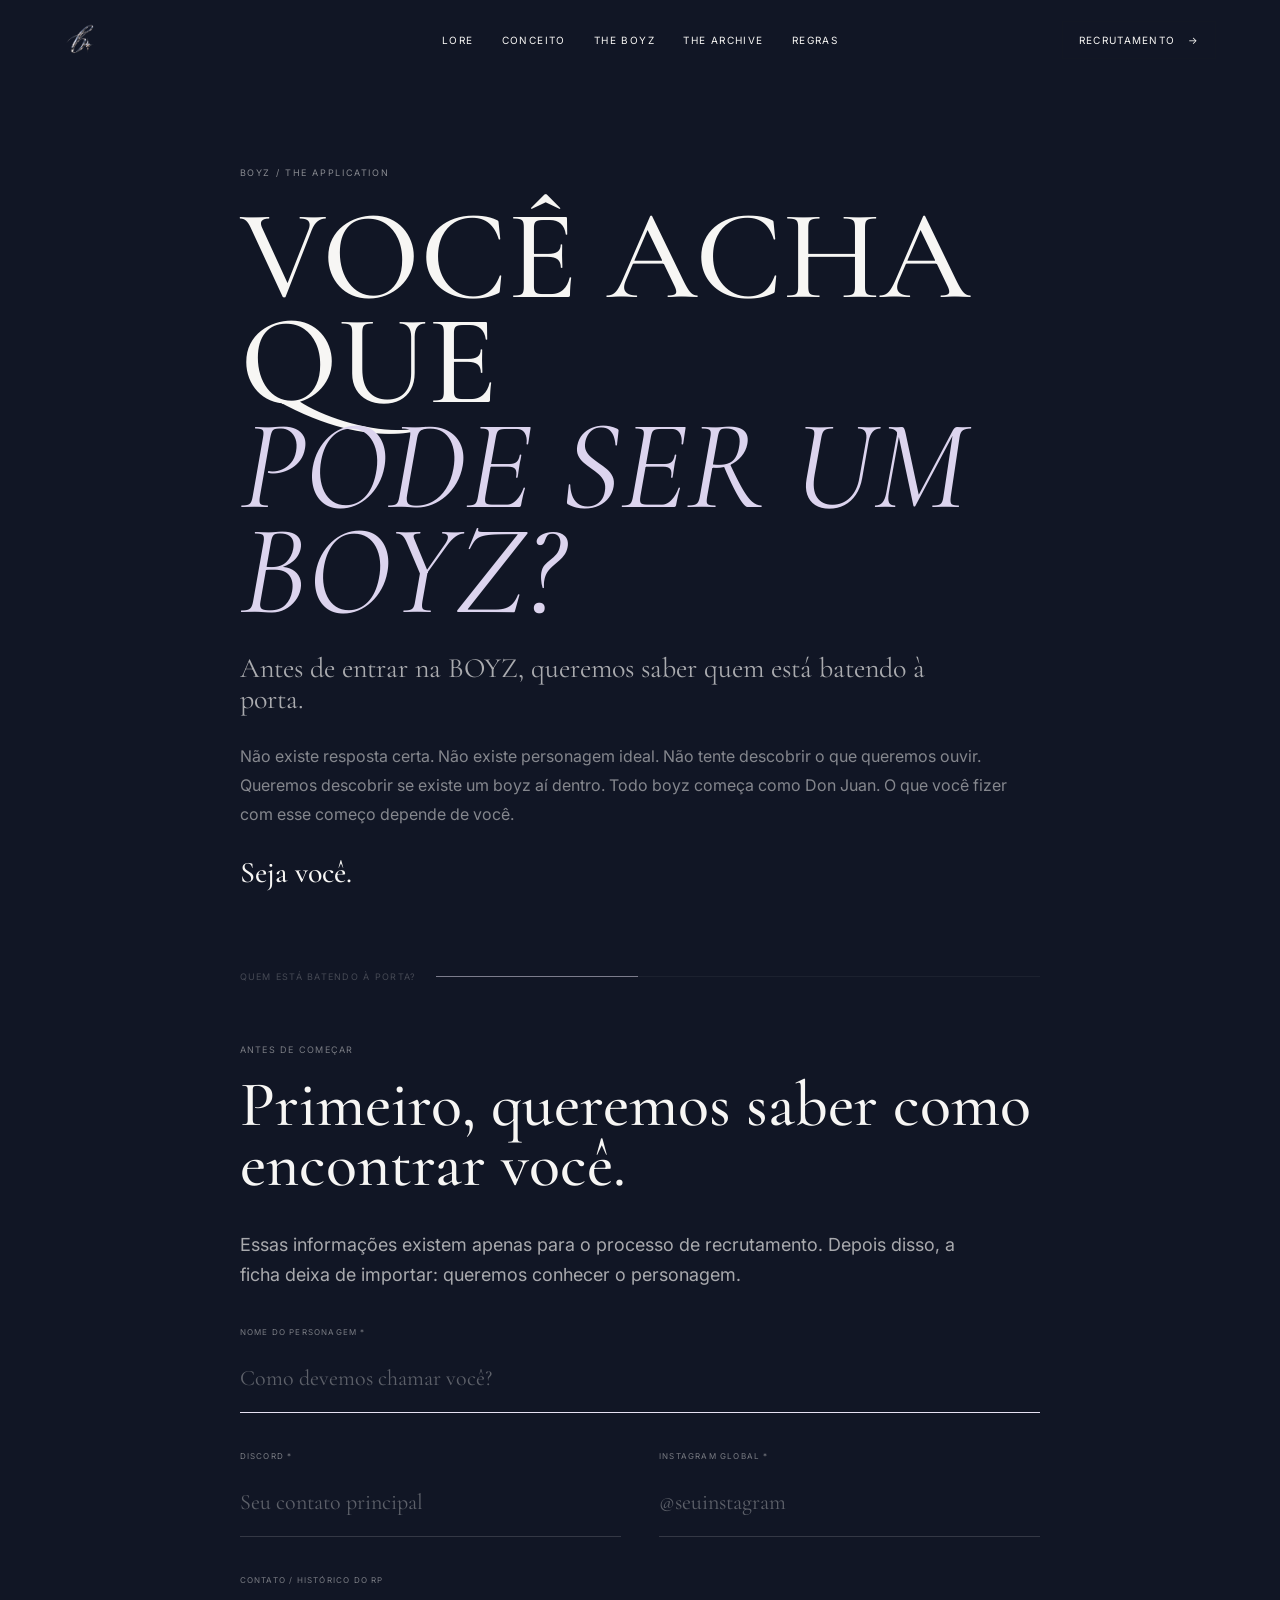
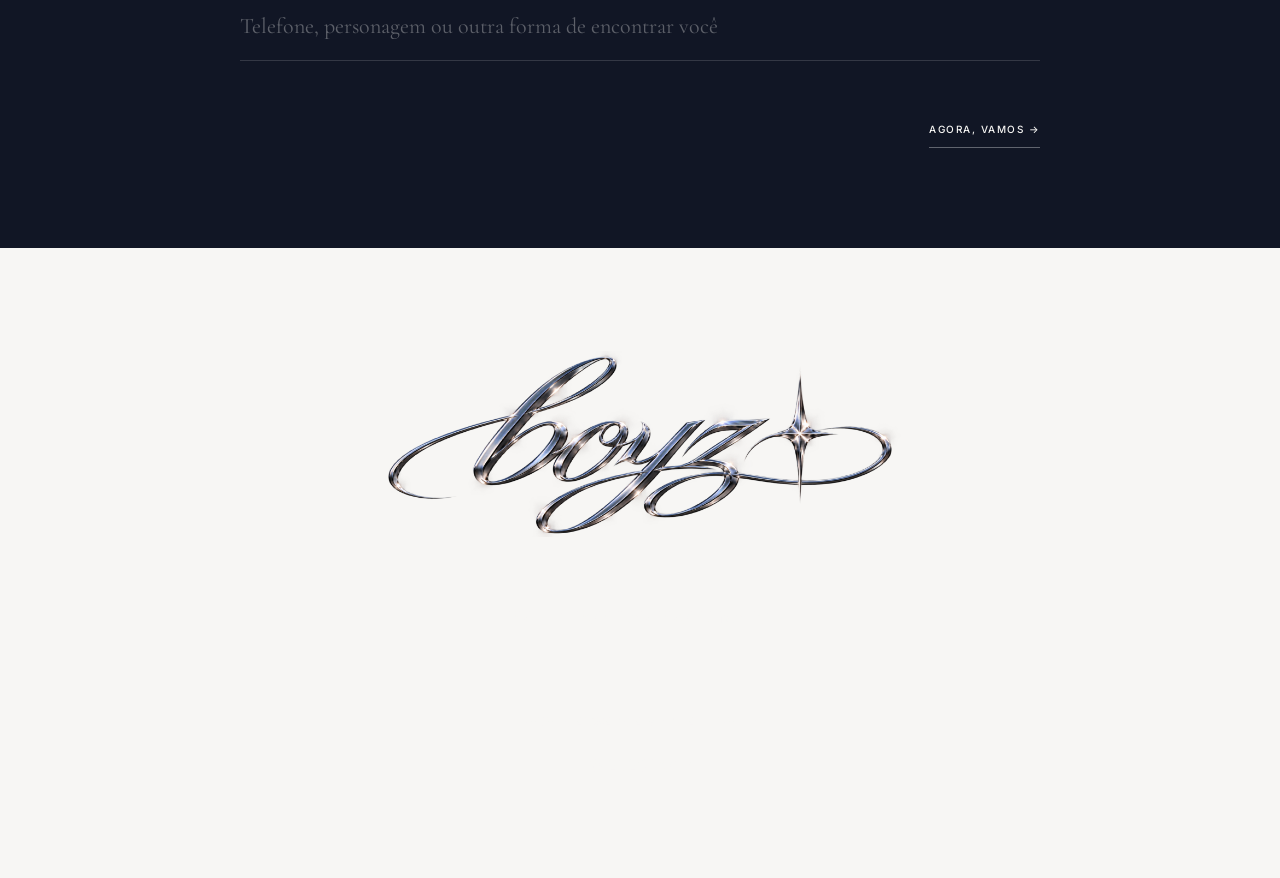
==== commit ccd45fe2: "boyz v3" ====
--- a/application.html
+++ b/application.html
@@ -1,10 +1,10 @@
-<!doctype html><html lang="pt-BR"><head><meta charset="utf-8"><meta name="viewport" content="width=device-width,initial-scale=1"><meta name="description" content="BOYZ — The Application. A porta de entrada para quem quer conhecer a fraternidade."><meta name="theme-color" content="#111625"><title>BOYZ</title><link rel="preconnect" href="https://fonts.googleapis.com"><link rel="preconnect" href="https://fonts.gstatic.com" crossorigin><link href="https://fonts.googleapis.com/css2?family=Cormorant+Garamond:wght@400;500;600&family=Inter:wght@400;500;600&display=swap" rel="stylesheet"><link rel="stylesheet" href="css/style.css"><link rel="icon" type="image/png" href="assets/boyz-favicon.png"><style>
+<!doctype html><html lang="pt-BR"><head><meta charset="utf-8"><meta name="viewport" content="width=device-width,initial-scale=1"><meta name="description" content="BOYZ ,  The Application. A porta de entrada para quem quer conhecer a fraternidade."><meta name="theme-color" content="#111625"><title>BOYZ</title><link rel="preconnect" href="https://fonts.googleapis.com"><link rel="preconnect" href="https://fonts.gstatic.com" crossorigin><link href="https://fonts.googleapis.com/css2?family=Cormorant+Garamond:wght@400;500;600&family=Inter:wght@400;500;600&display=swap" rel="stylesheet"><link rel="stylesheet" href="css/style.css"><link rel="icon" type="image/png" href="assets/boyz-favicon.png"><style>
 .page{min-height:100vh;background:var(--pearl);color:var(--ink)}.page.dark{background:var(--night);color:var(--pearl)}
 .page-hero{min-height:76svh;display:flex;align-items:flex-end;padding:150px clamp(24px,8vw,130px) 90px;position:relative;overflow:hidden}.page-hero.light{background:radial-gradient(circle at 72% 30%,#dcecff99,transparent 30%),linear-gradient(135deg,#fbfaf7,#e9f3fa 55%,#e8e1f2)}.page-hero.dark{background:radial-gradient(circle at 72% 30%,#b8a9e122,transparent 30%),linear-gradient(135deg,#111625,#1a2032 60%,#25223a)}.page-hero:after{content:'✦';position:absolute;right:9vw;top:24vh;font-size:150px;opacity:.035}.eyebrow,.micro{font-size:9px;letter-spacing:.18em;opacity:.52}.page-hero h1{font:500 clamp(90px,16vw,230px)/.72 var(--display);letter-spacing:-.05em;margin:30px 0}.page-hero h1 em{font-weight:400;color:var(--lilac)}.page-hero p{font:400 clamp(26px,3vw,44px)/1.05 var(--display);max-width:760px;opacity:.78}.content{max-width:1120px;margin:auto;padding:0 clamp(24px,7vw,100px)}.chapter-full{padding:130px 0;border-top:1px solid currentColor; border-color:#11162514;display:grid;grid-template-columns:150px 1fr;gap:70px}.dark .chapter-full{border-color:#ffffff12}.chapter-full .num{font:400 18px var(--display);opacity:.35}.chapter-full h2{font:500 clamp(48px,6vw,84px)/.88 var(--display);margin:0 0 30px;letter-spacing:-.025em}.chapter-full h2 em{font-weight:400;color:var(--lilac)}.chapter-full p{font-size:15px;line-height:1.95;max-width:760px;margin:0 0 20px;opacity:.7}.dark .chapter-full p{color:#f7f6f4aa}.statement{font:500 clamp(30px,3.5vw,54px)/1.02 var(--display);margin:45px 0;opacity:1!important}.quote{border-left:1px solid #9d91c966;padding:10px 0 10px 28px;font:500 clamp(31px,4vw,57px)/.98 var(--display);margin:45px 0}.pillar-row{display:grid;grid-template-columns:repeat(5,1fr);gap:1px;background:#11162518;margin-top:45px}.pillar-row span{background:var(--pearl);padding:35px 20px;font-size:10px;letter-spacing:.12em;text-align:center}.manifesto{padding:150px clamp(24px,7vw,100px);text-align:center;background:#e8f1f7}.manifesto h2{font:500 clamp(50px,7vw,105px)/.85 var(--display);margin:30px auto;max-width:1100px}.manifesto p{max-width:720px;margin:25px auto;font-size:15px;line-height:1.9;opacity:.7}.closing{min-height:65svh;display:grid;place-items:center;text-align:center;padding:100px 24px}.closing h2{font:500 clamp(52px,8vw,120px)/.82 var(--display);margin:25px 0}.closing h2 em{color:var(--lilac);font-weight:400}.closing p{font:22px var(--display);opacity:.65;max-width:650px}.page footer{background:var(--night);color:var(--pearl);border-top:1px solid #ffffff0d}
 .rules-intro{background:var(--night);color:var(--pearl)}.rules-list .chapter-full h2{font-size:clamp(38px,5vw,68px)}.rule-note{font:400 22px/1.5 var(--display);opacity:.7;max-width:720px}.consequence{padding:120px 0}.consequence-box{border:1px solid #ffffff18;padding:60px clamp(25px,5vw,70px);background:#ffffff04}.consequence-box h2{font:500 clamp(42px,6vw,76px) var(--display);margin:0 0 20px}.consequence-box ul{list-style:none;padding:0;margin:35px 0;display:grid;gap:14px}.consequence-box li{font-size:13px;opacity:.72;padding-left:20px;position:relative}.consequence-box li:before{content:'✦';position:absolute;left:0;color:var(--lilac)}
 .application-page{background:var(--night);color:var(--pearl);min-height:100vh}.application-wrap{max-width:980px;margin:auto;padding:160px clamp(24px,7vw,90px) 100px}.application-wrap h1{font:500 clamp(65px,10vw,130px)/.82 var(--display);margin:25px 0}.application-wrap h1 em{color:var(--lilac);font-weight:400}.application-wrap .lead{font:400 28px/1.1 var(--display);max-width:700px;color:#f7f6f4aa}.app-form{margin-top:80px}.progress{display:flex;align-items:center;gap:20px;margin-bottom:55px;font-size:9px;letter-spacing:.15em;opacity:.5}.progress>div{height:1px;background:#ffffff18;flex:1}.progress i{display:block;height:100%;background:#e7e2f3;width:10%;transition:width .35s ease}.question small{font-size:9px;letter-spacing:.14em;opacity:.45}.question h2{font:500 clamp(38px,5vw,70px)/.94 var(--display);margin:18px 0 35px;max-width:850px}.question textarea,.question input,.data-grid input{width:100%;background:transparent;border:0;border-bottom:1px solid #ffffff25;color:var(--pearl);font:400 22px/1.4 var(--display);padding:18px 0;outline:none}.question textarea{min-height:170px;resize:vertical}.question textarea:focus,.question input:focus,.data-grid input:focus{border-color:#e7e2f3}.form-actions{display:flex;justify-content:space-between;margin-top:50px}.form-actions button{background:none;border:0;color:var(--pearl);font:500 10px var(--ui);letter-spacing:.15em;cursor:pointer;padding:12px 0}.form-actions button:last-child{border-bottom:1px solid #ffffff55}.form-actions button:disabled{opacity:.2;cursor:not-allowed}.data-step{display:none}.data-step.active{display:block}.data-step h2{font:500 clamp(40px,6vw,76px) var(--display);margin:0 0 35px}.data-grid{display:grid;grid-template-columns:1fr 1fr;gap:38px}.field label{display:block;font-size:8px;letter-spacing:.15em;opacity:.45;margin-bottom:8px}.field.full{grid-column:1/-1}.data-actions{display:flex;justify-content:flex-end;margin-top:45px}.submit-btn{background:var(--pearl);color:var(--night);border:0;padding:17px 24px;font:500 10px var(--ui);letter-spacing:.14em;cursor:pointer}.success-final{text-align:center;padding:100px 0}.success-final span{font-size:25px;opacity:.6}.success-final h2{font:500 clamp(55px,8vw,100px)/.85 var(--display);margin:25px 0}.success-final p{font:22px var(--display);opacity:.6}.closed-note{border:1px solid #ffffff18;padding:24px;margin-top:50px;font-size:11px;letter-spacing:.1em;opacity:.55}.form-context{font:400 18px/1.65 var(--ui);max-width:720px;color:#f7f6f4a8;margin:0 0 38px}.application-identity,.application-final{margin-top:10px}.data-grid select,.field textarea{width:100%;background:transparent;border:0;border-bottom:1px solid #ffffff25;color:var(--pearl);font:400 20px/1.4 var(--display);padding:18px 0;outline:none;border-radius:0}.data-grid select:focus,.field textarea:focus{border-color:#e7e2f3}.data-grid select option{background:#111625;color:#f7f6f4}.field textarea{min-height:120px;resize:vertical}.field input::placeholder,.field textarea::placeholder{color:#f7f6f455}.question textarea::placeholder{color:#f7f6f455}.submit-btn[disabled]{opacity:.45;cursor:wait}.submit-status{margin-top:24px;font:400 14px/1.6 var(--ui);opacity:.65}.submit-status.error{opacity:1;color:#f0d9e0}
 @media(max-width:700px){.page-hero{min-height:70svh;padding:130px 24px 70px}.page-hero h1{font-size:90px}.chapter-full{grid-template-columns:1fr;gap:22px;padding:90px 0}.pillar-row{grid-template-columns:1fr}.pillar-row span{padding:22px}.manifesto{padding:100px 24px}.data-grid{grid-template-columns:1fr}.field.full{grid-column:auto}.application-wrap{padding-top:130px}.application-wrap .lead{font-size:25px}.question h2{font-size:43px}.form-actions{margin-top:35px}}
-</style></head><body class="application-page"><a class="skip" href="#main">Pular para o conteúdo</a><header class="navbar" id="navbar"><a class="brand" href="index.html#home" aria-label="BOYZ ,  início"><img src="assets/icon-primary.png" alt="B"></a><nav aria-label="Navegação principal"><a href="lore.html">LORE</a><a href="concept.html">CONCEITO</a><a href="index.html#boyz">THE BOYZ</a><a href="index.html#archive">THE ARCHIVE</a><a href="rules.html">REGRAS</a></nav><a class="recruit" href="application.html">RECRUTAMENTO <span>→</span></a><button class="menu" aria-label="Abrir menu" aria-expanded="false"><i></i><i></i></button></header><div class="mobile-menu" aria-hidden="true"><button class="close-menu" aria-label="Fechar menu">×</button><div><a href="index.html#home">HOME</a><a href="lore.html">LORE</a><a href="concept.html">CONCEITO</a><a href="index.html#boyz">THE BOYZ</a><a href="index.html#archive">THE ARCHIVE</a><a href="rules.html">REGRAS</a><a class="mobile-recruit" href="application.html">FAZER INSCRIÇÃO →</a></div></div><main id="main"><section class="application-wrap"><span class="eyebrow">BOYZ / THE APPLICATION</span><h1>VOCÊ ACHA QUE<br><em>PODE SER UM BOYZ?</em></h1><p class="lead">Antes de entrar na BOYZ, queremos saber quem está batendo à porta.</p><p style="margin-top:25px;opacity:.5;line-height:1.8">Não existe resposta certa. Não existe personagem ideal. Não tente descobrir o que queremos ouvir. Queremos descobrir se existe um boyz aí dentro.</p><p style="font:500 30px var(--display);margin-top:25px">Seja você.</p><div id="applicationApp"></div></section></main><footer><img class="footer-logo" src="assets/logo-primary.png" alt="BOYZ"><p>PRETTY. POPULAR. PROBLEMATIC.</p><span>✦</span><small>THERE IS ALWAYS A BOYZ AT THE TOP.</small><label>© 2026 BOYZ</label></footer><script>
+</style></head><body class="application-page"><a class="skip" href="#main">Pular para o conteúdo</a><header class="navbar" id="navbar"><a class="brand" href="index.html#home" aria-label="BOYZ ,  início"><img src="assets/icon-primary.png" alt="B"></a><nav aria-label="Navegação principal"><a href="lore.html">LORE</a><a href="concept.html">CONCEITO</a><a href="index.html#boyz">THE BOYZ</a><a href="index.html#archive">THE ARCHIVE</a><a href="rules.html">REGRAS</a></nav><a class="recruit" href="application.html">RECRUTAMENTO <span>→</span></a><button class="menu" aria-label="Abrir menu" aria-expanded="false"><i></i><i></i></button></header><div class="mobile-menu" aria-hidden="true"><button class="close-menu" aria-label="Fechar menu">×</button><div><a href="index.html#home">HOME</a><a href="lore.html">LORE</a><a href="concept.html">CONCEITO</a><a href="index.html#boyz">THE BOYZ</a><a href="index.html#archive">THE ARCHIVE</a><a href="rules.html">REGRAS</a><a class="mobile-recruit" href="application.html">FAZER INSCRIÇÃO →</a></div></div><main id="main"><section class="application-wrap"><span class="eyebrow">BOYZ / THE APPLICATION</span><h1>VOCÊ ACHA QUE<br><em>PODE SER UM BOYZ?</em></h1><p class="lead">Antes de entrar na BOYZ, queremos saber quem está batendo à porta.</p><p style="margin-top:25px;opacity:.5;line-height:1.8">Não existe resposta certa. Não existe personagem ideal. Não tente descobrir o que queremos ouvir. Queremos descobrir se existe um boyz aí dentro. Todo boyz começa como Don Juan. O que você fizer com esse começo depende de você.</p><p style="font:500 30px var(--display);margin-top:25px">Seja você.</p><div id="applicationApp"></div></section></main><footer><img class="footer-logo" src="assets/logo-primary.png" alt="BOYZ"><p>PRETTY. POPULAR. PROBLEMATIC.</p><span>✦</span><small>THERE IS ALWAYS A BOYZ AT THE TOP.</small><label>© 2026 BOYZ</label></footer><script>
 // Application page keeps its own safe navigation behavior.
 const nav=document.querySelector('.navbar');
 if(nav){const onScroll=()=>nav.classList.toggle('scrolled',window.scrollY>40);window.addEventListener('scroll',onScroll,{passive:true});onScroll();}
@@ -102,7 +102,7 @@
     status.textContent='Não conseguimos enviar sua inscrição agora. Suas respostas continuam salvas nesta página. Tente novamente.';
   }
 }
-function renderWhy(){stage='why';app.innerHTML=`<form class="app-form" id="whyForm">${progress('A ÚLTIMA PERGUNTA',3,3)}<div class="question"><small>ANTES DE BATER O MARTELO</small><h2>Por que você quer ser um boyz?</h2><p class="form-context">Você chegou até aqui. Agora pode responder sem tentar impressionar ninguém. Se a resposta for verdadeira, ela já diz muito.</p><textarea id="why" required placeholder="Conta pra gente."></textarea></div><div class="form-actions"><button type="button" id="backFinal">← VOLTAR</button><button class="submit-btn" type="submit">ENVIAR INSCRIÇÃO →</button></div><p id="submitStatus" class="submit-status" aria-live="polite"></p></form>`;document.querySelector('#why').value=finalData.why||'';document.querySelector('#why').focus();document.querySelector('#backFinal').onclick=()=>renderFinal();document.querySelector('#whyForm').onsubmit=e=>{e.preventDefault();const a=document.querySelector('#why');if(!a.value.trim()){a.focus();return}finalData.why=a.value.trim();submitApplication()}}
+function renderWhy(){stage='why';app.innerHTML=`<form class="app-form" id="whyForm">${progress('A ÚLTIMA PERGUNTA',3,3)}<div class="question"><small>ANTES DE BATER O MARTELO</small><h2>Por que você acredita que existe um boyz aí dentro?</h2><p class="form-context">Você chegou até aqui. Agora pode responder sem tentar impressionar ninguém. Se a resposta for verdadeira, ela já diz muito.</p><textarea id="why" required placeholder="Conta pra gente."></textarea></div><div class="form-actions"><button type="button" id="backFinal">← VOLTAR</button><button class="submit-btn" type="submit">ENVIAR INSCRIÇÃO →</button></div><p id="submitStatus" class="submit-status" aria-live="polite"></p></form>`;document.querySelector('#why').value=finalData.why||'';document.querySelector('#why').focus();document.querySelector('#backFinal').onclick=()=>renderFinal();document.querySelector('#whyForm').onsubmit=e=>{e.preventDefault();const a=document.querySelector('#why');if(!a.value.trim()){a.focus();return}finalData.why=a.value.trim();submitApplication()}}
 function renderSuccess(){app.innerHTML=`<section class="success-final"><span>✦</span><span class="eyebrow">THE APPLICATION</span><h2>Sua inscrição<br><em>chegou à BOYZ.</em></h2><p>O resto acontece fora da tela.</p><a class="lore-back" href="index.html#home">← VOLTAR PARA O INÍCIO</a></section>`}
 renderIdentity();
 </script>
